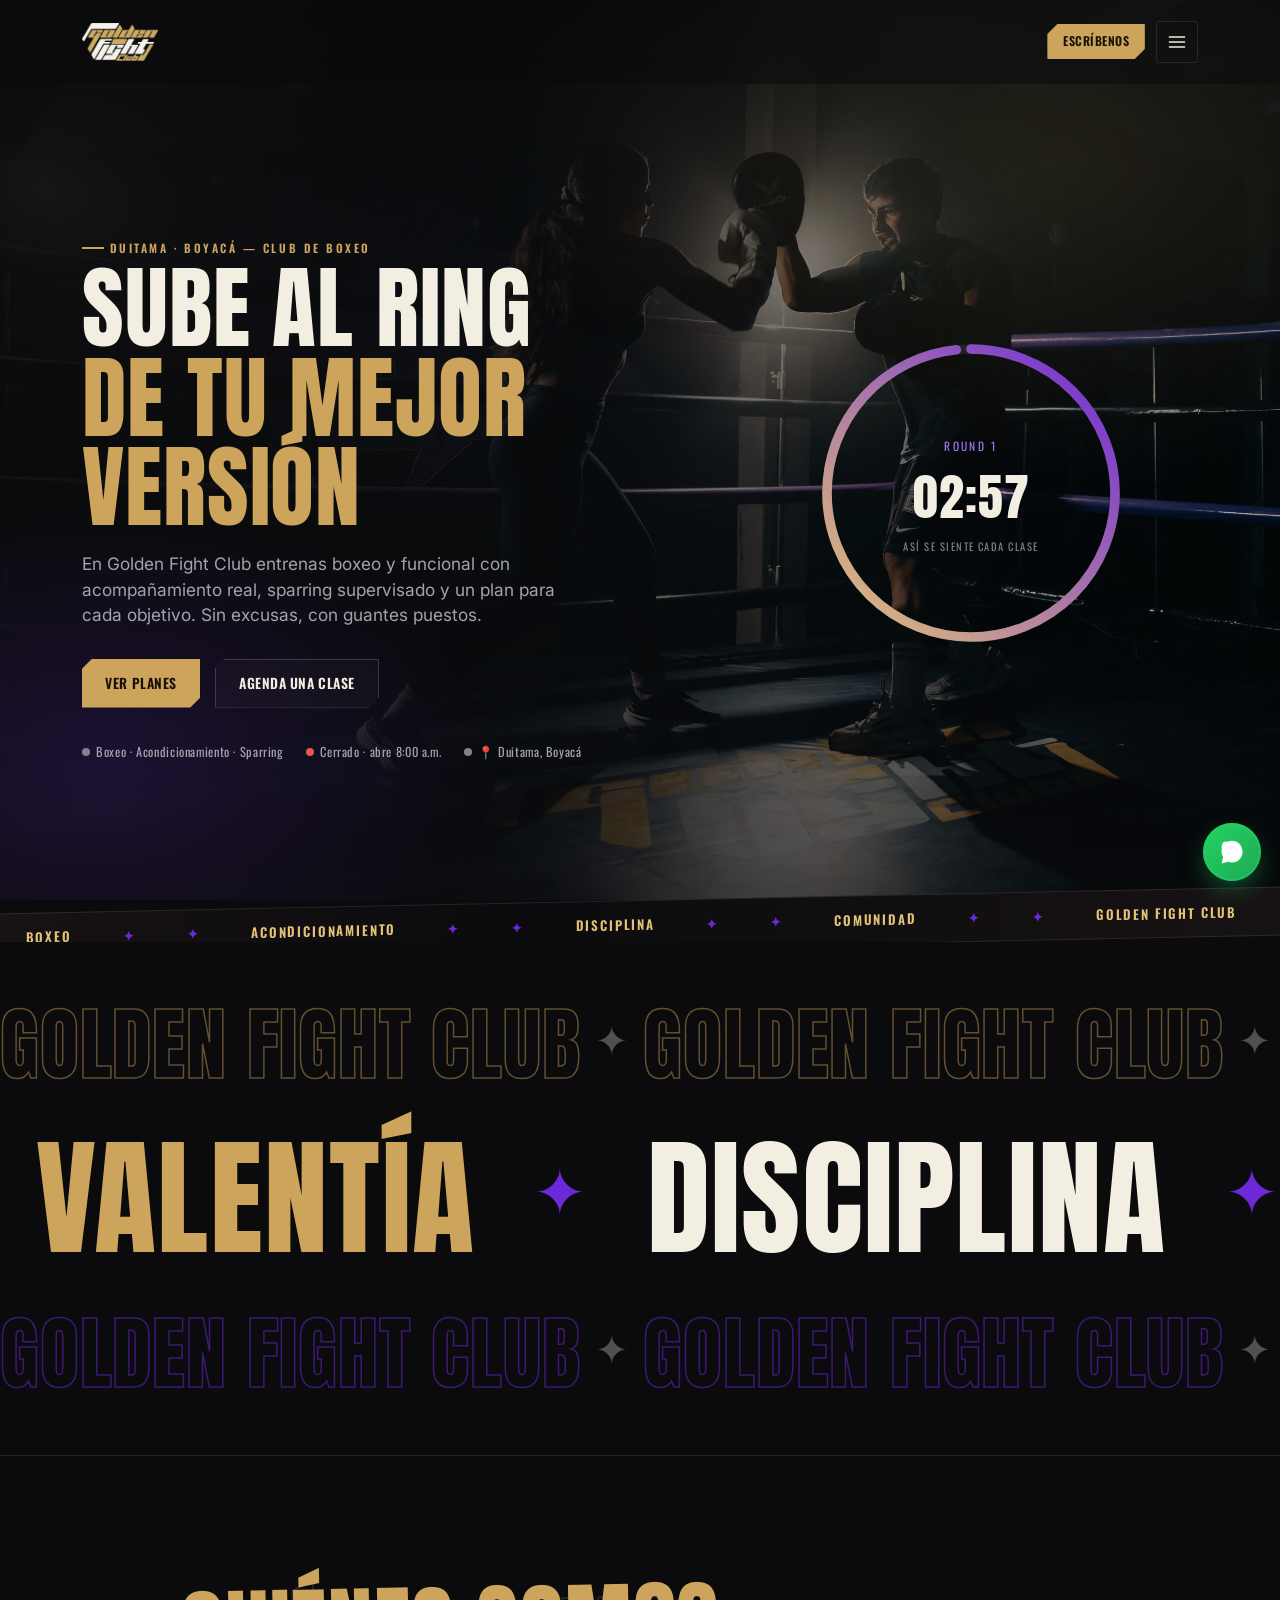
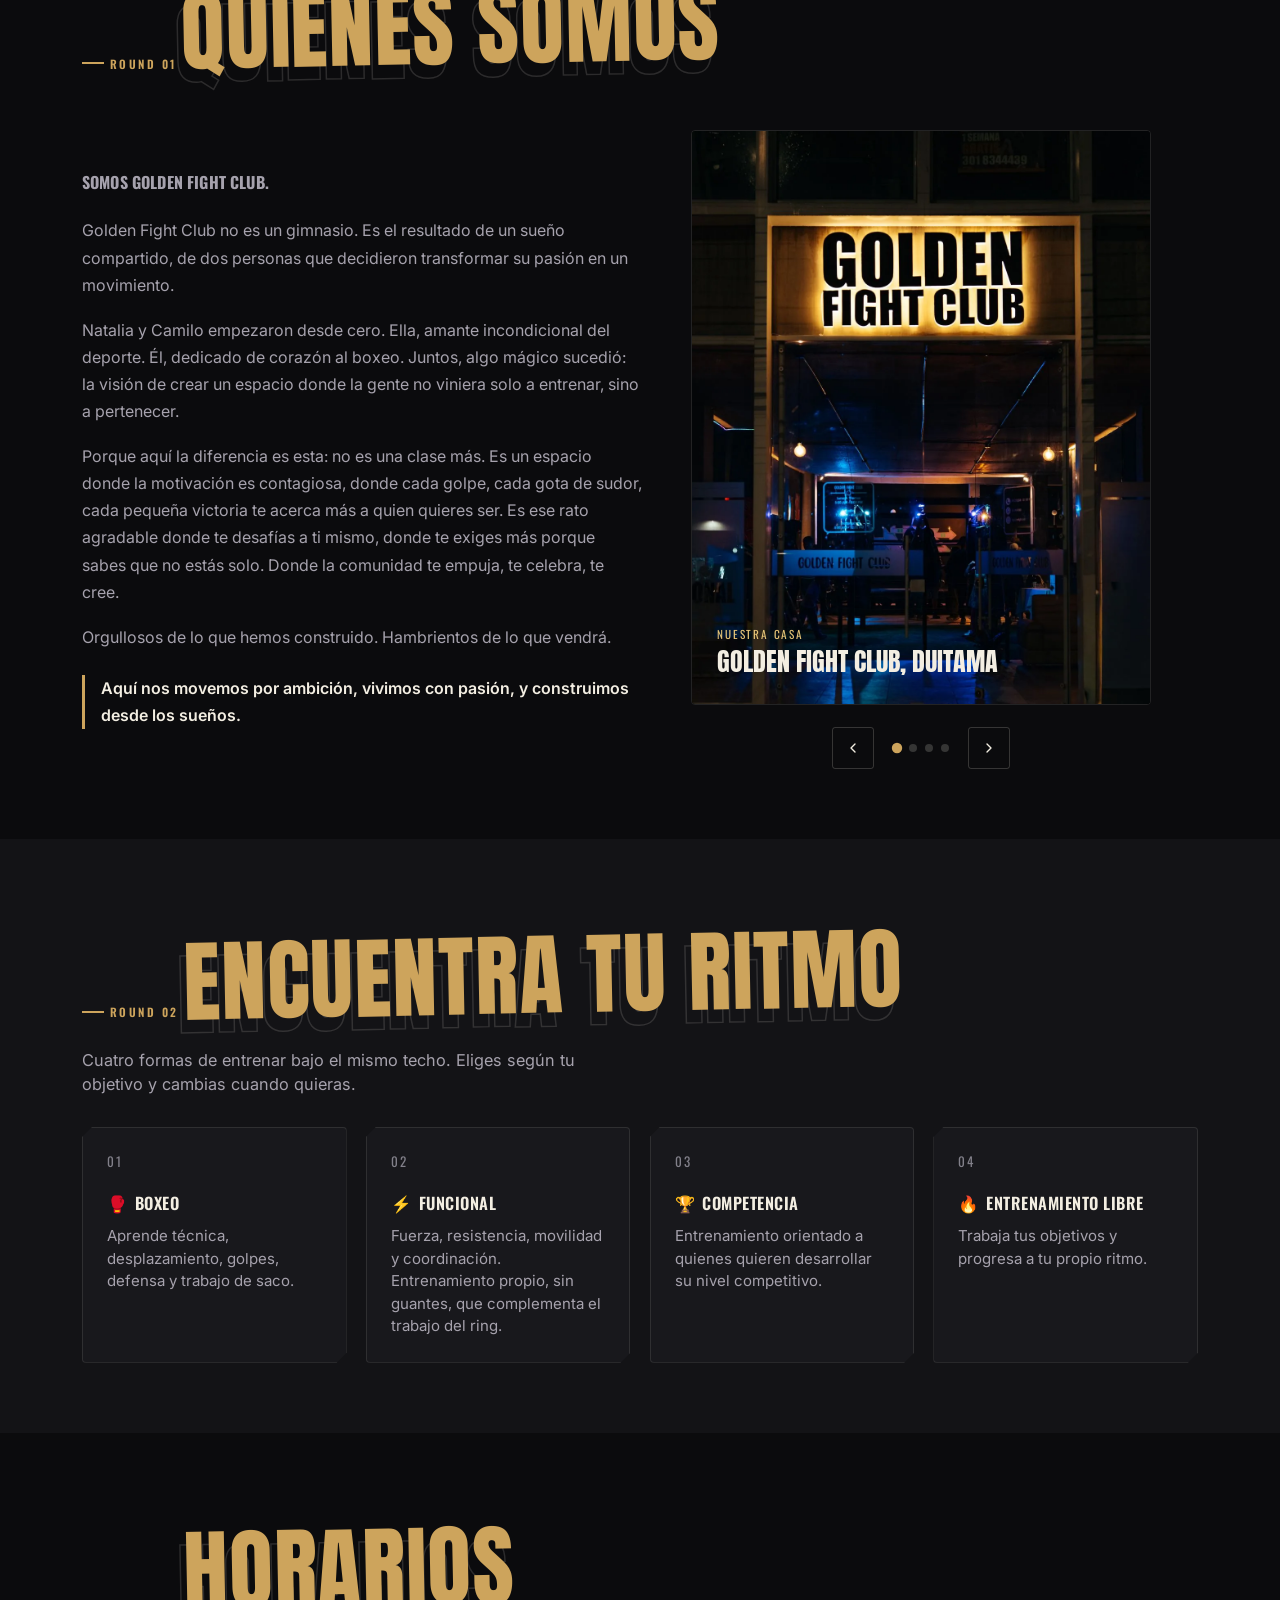
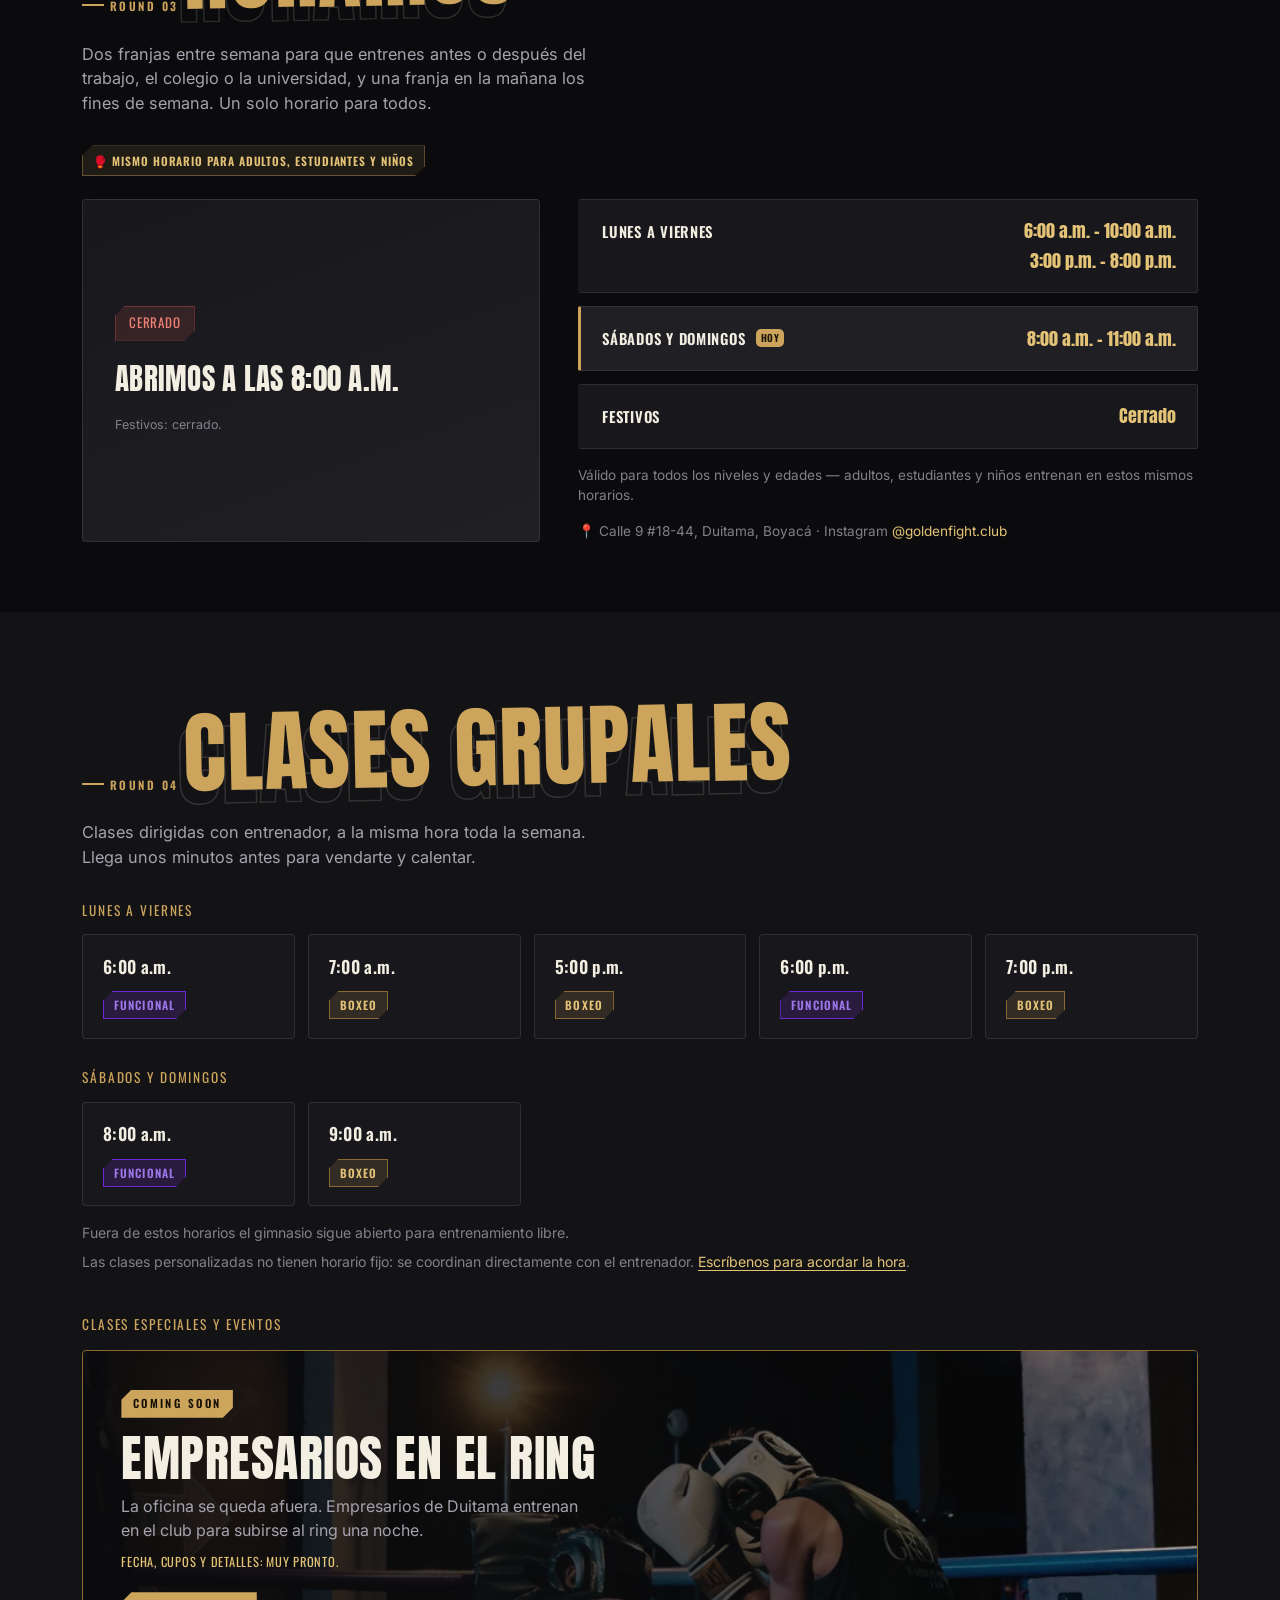
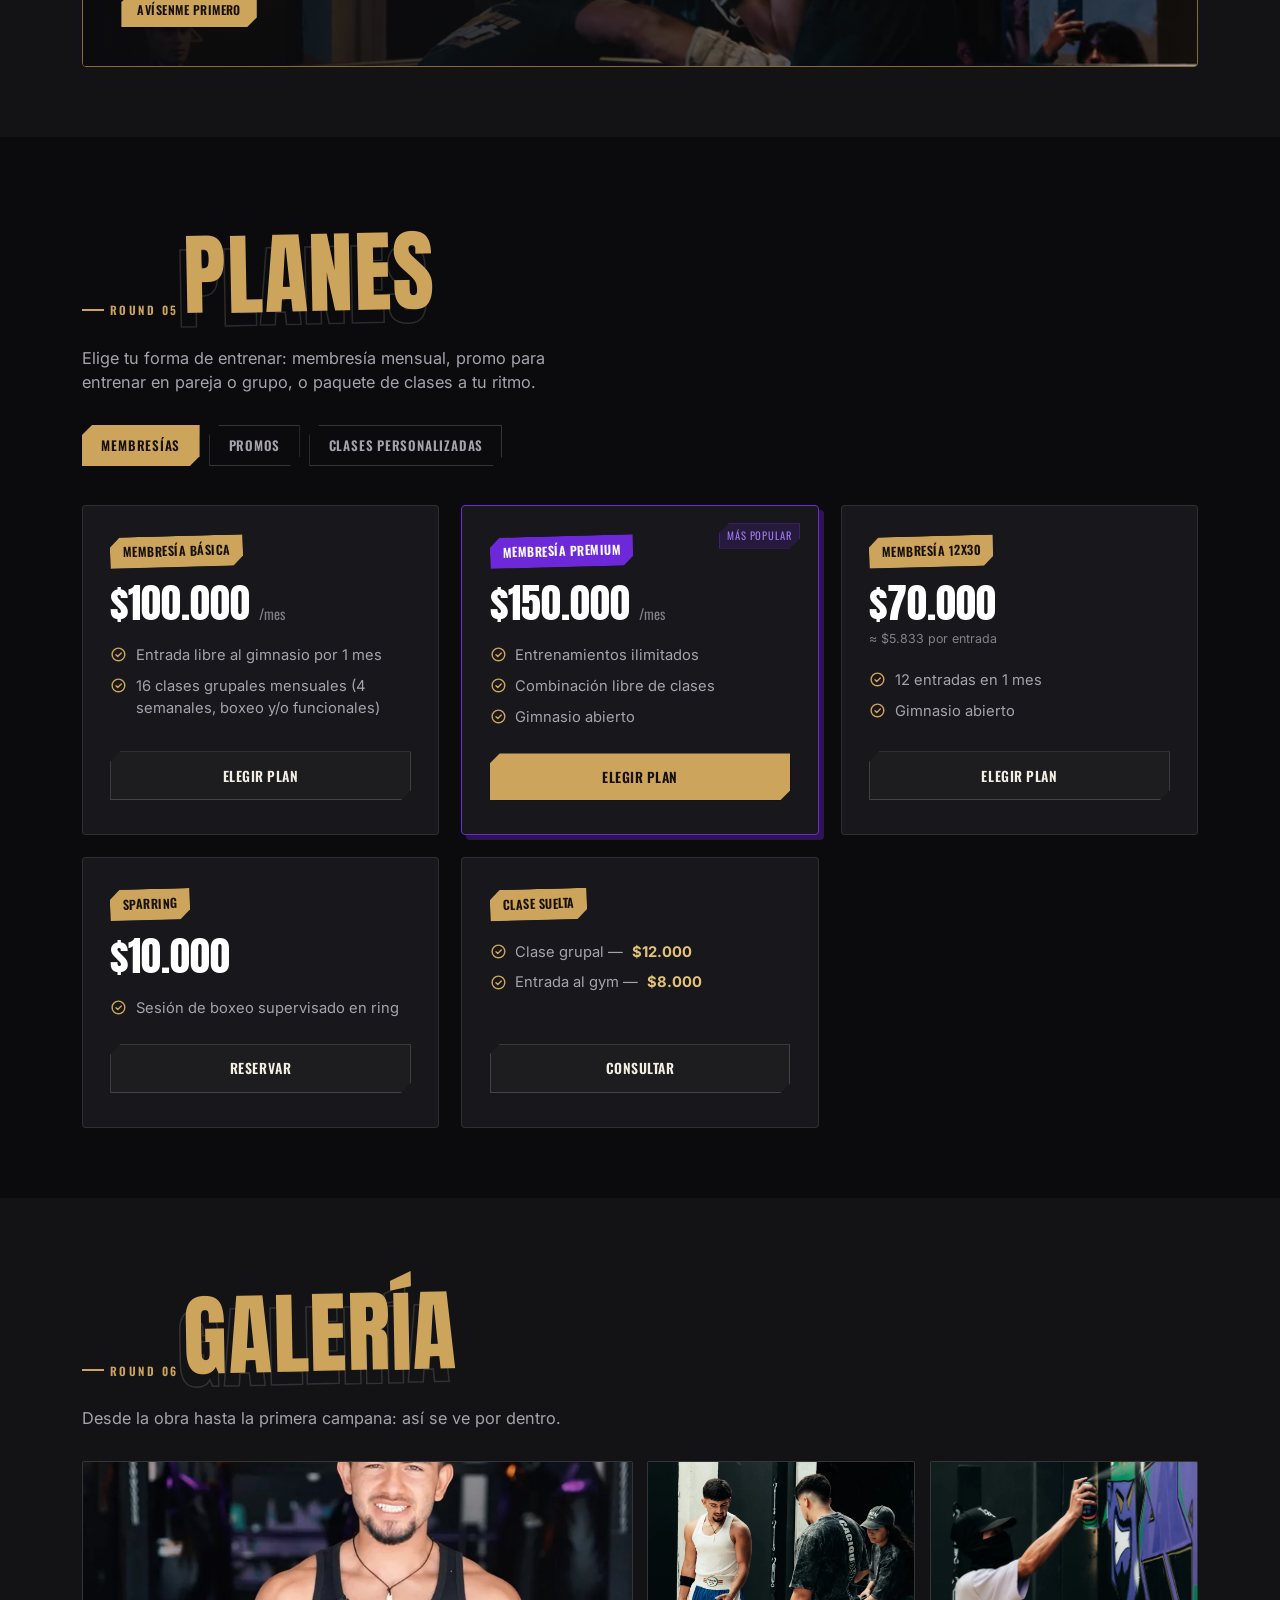
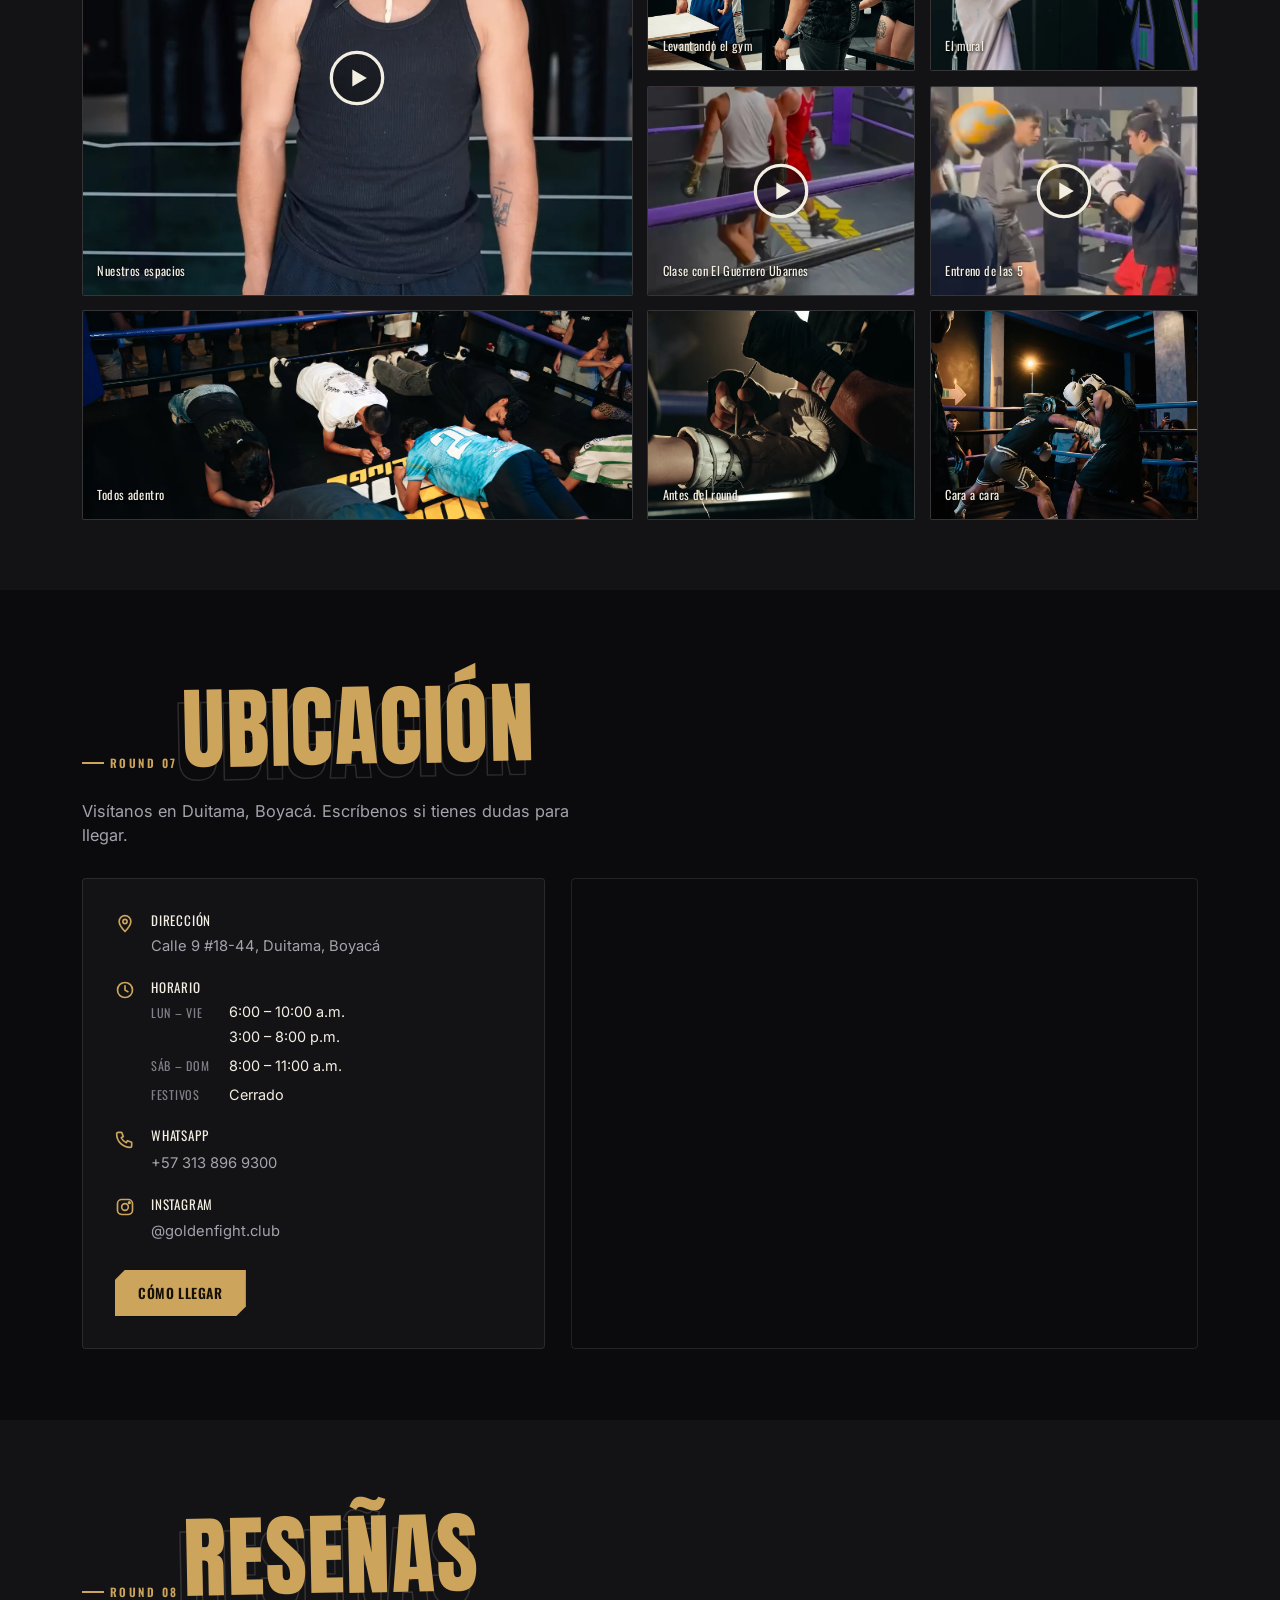
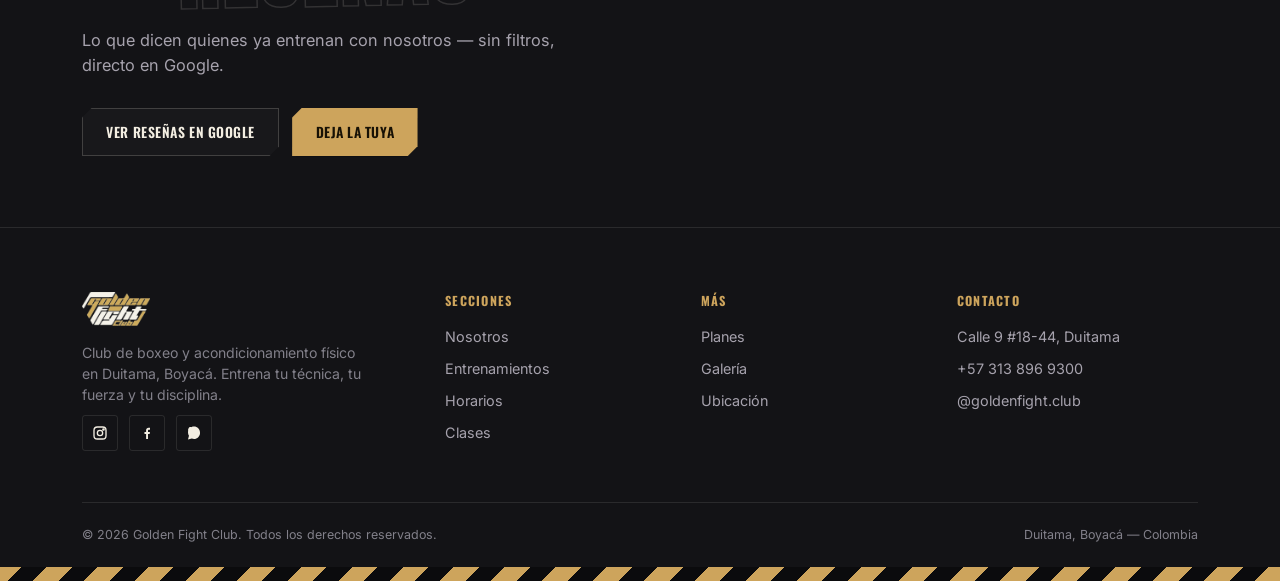
==== index.html @ 4a6458ea "Ankündigungsbild: Höhe der Köpfe statt der Beine 62% zeigte Beine und Boden, 35% die Decke. Bei 43% " ====
<!DOCTYPE html>
<html lang="es">
<head>
<meta charset="UTF-8">
<meta name="viewport" content="width=device-width, initial-scale=1, viewport-fit=cover">
<title>Golden Fight Club — Boxeo &amp; Acondicionamiento en Duitama</title>
<meta name="description" content="Golden Fight Club: club de boxeo y acondicionamiento físico en Duitama, Boyacá. Clases dirigidas, sparring supervisado, planes desde $70.000. Calle 9 #18-44.">
<link rel="canonical" href="https://goldenfightclub.com/">

<!-- Vorschau beim Teilen (WhatsApp, Instagram, Facebook) -->
<meta property="og:type" content="website">
<meta property="og:locale" content="es_CO">
<meta property="og:site_name" content="Golden Fight Club">
<meta property="og:url" content="https://goldenfightclub.com/">
<meta property="og:title" content="Golden Fight Club — Boxeo en Duitama">
<meta property="og:description" content="Boxeo y funcional con acompañamiento real, sparring supervisado y un plan para cada objetivo. Duitama, Boyacá.">
<meta property="og:image" content="https://goldenfightclub.com/assets/img/preview.jpg">
<meta property="og:image:width" content="1200">
<meta property="og:image:height" content="630">
<meta name="twitter:card" content="summary_large_image">

<!-- Angaben für Google: Art des Betriebs, Adresse, Öffnungszeiten. Die Zeiten
     hier müssen zu den drei Stellen im Text passen (siehe CLAUDE.md). -->
<script type="application/ld+json">
{
  "@context": "https://schema.org",
  "@type": "SportsActivityLocation",
  "name": "Golden Fight Club",
  "description": "Club de boxeo y acondicionamiento físico en Duitama, Boyacá.",
  "url": "https://goldenfightclub.com/",
  "image": "https://goldenfightclub.com/assets/img/preview.jpg",
  "telephone": "+573138969300",
  "address": {
    "@type": "PostalAddress",
    "streetAddress": "Calle 9 #18-44",
    "addressLocality": "Duitama",
    "addressRegion": "Boyacá",
    "addressCountry": "CO"
  },
  "sameAs": ["https://instagram.com/goldenfight.club"],
  "openingHoursSpecification": [
    {
      "@type": "OpeningHoursSpecification",
      "dayOfWeek": ["Monday","Tuesday","Wednesday","Thursday","Friday"],
      "opens": "06:00", "closes": "10:00"
    },
    {
      "@type": "OpeningHoursSpecification",
      "dayOfWeek": ["Monday","Tuesday","Wednesday","Thursday","Friday"],
      "opens": "15:00", "closes": "20:00"
    },
    {
      "@type": "OpeningHoursSpecification",
      "dayOfWeek": ["Saturday","Sunday"],
      "opens": "08:00", "closes": "11:00"
    }
  ]
}
</script>
<!-- Icono de la pestaña: las iniciales GFC inclinadas, como el logo. El
     letrero completo es demasiado fino y a 32 px se vuelve una mancha. -->
<link rel="icon" href="/favicon.ico?v=3" sizes="any">
<link rel="icon" type="image/png" sizes="32x32" href="assets/img/favicon-32.png?v=3">
<link rel="apple-touch-icon" sizes="180x180" href="assets/img/apple-touch-icon.png?v=3">
<link rel="preconnect" href="https://fonts.googleapis.com">
<link rel="preconnect" href="https://fonts.gstatic.com" crossorigin>
<link href="https://fonts.googleapis.com/css2?family=Anton&family=Oswald:wght@400;500;600;700&family=Inter:wght@400;500;600;700;800&display=swap" rel="stylesheet">
<link rel="stylesheet" href="assets/css/styles.css?v=33">
</head>
<body>

<a class="skip-link" href="#main">Saltar al contenido</a>
<svg class="grain" xmlns="http://www.w3.org/2000/svg"><filter id="n"><feTurbulence type="fractalNoise" baseFrequency="0.85" numOctaves="2" stitchTiles="stitch"/></filter><rect width="100%" height="100%" filter="url(#n)"/></svg>

<!-- ============ HEADER ============ -->
<header id="siteHeader">
  <div class="wrap">
    <a href="#top" class="brand" aria-label="Golden Fight Club — inicio">
      <img src="assets/img/logo.webp" alt="Golden Fight Club">
    </a>
    <div class="nav-actions">
      <a class="btn btn-gold btn-sm" href="https://wa.me/573138969300?text=%C2%A1Hola%21%20Vi%20la%20p%C3%A1gina%20web%20de%20Golden%20Fight%20Club%20y%20me%20gustar%C3%ADa%20recibir%20m%C3%A1s%20informaci%C3%B3n%20sobre%20los%20entrenamientos%20y%20los%20planes%20disponibles.%20%C2%BFPodr%C3%ADan%20ayudarme%3F" target="_blank" rel="noopener">Escríbenos</a>
      <button class="hamburger" id="menuToggle" aria-label="Abrir menú" aria-expanded="false" aria-controls="mobileMenu">
        <svg id="menuIcon" viewBox="0 0 24 24" fill="none" stroke="currentColor" stroke-width="2" stroke-linecap="round"><path d="M3 6h18M3 12h18M3 18h18"/></svg>
      </button>
    </div>
  </div>
</header>

<!-- Ankündigungsleiste für einen anstehenden Termin. Sie verschwindet von
     selbst, sobald der Zeitpunkt in data-hasta vorbei ist (Zeitzone
     Kolumbien, -05:00, siehe script.js). Das X blendet sie nur bis zum
     nächsten Seitenaufruf aus -- so gewollt, damit möglichst viele den
     Termin sehen. Bei einem neuen Termin data-hasta und die Texte ändern. -->
<div class="aviso-barra" id="avisoBarra" data-hasta="2026-09-04T17:30:00-05:00" hidden>
  <a class="aviso-barra-texto" href="#clases">
    <strong>Viernes 4 de septiembre · 4:30 p.m.</strong>
    <span>Jornada de sparring — $5.000 la clase</span>
  </a>
  <a class="aviso-barra-cta" href="https://wa.me/573138969300?text=%C2%A1Hola%21%20Vi%20la%20jornada%20de%20sparring%20del%20viernes%204%20de%20septiembre%20a%20las%204%3A30%20p.m.%20y%20quiero%20apartar%20mi%20cupo." target="_blank" rel="noopener">Apartar cupo</a>
  <button class="aviso-barra-cerrar" id="avisoCerrar" aria-label="Cerrar aviso">
    <svg viewBox="0 0 24 24" fill="none" stroke="currentColor" stroke-width="2.2" stroke-linecap="round"><path d="M6 6l12 12M18 6L6 18"/></svg>
  </button>
</div>

<nav class="mobile-menu" id="mobileMenu" aria-label="Navegación principal">
  <a href="#nosotros" data-nav><span class="rn">01</span> Nosotros</a>
  <a href="#entrenamientos" data-nav><span class="rn">02</span> Entrenamientos</a>
  <a href="#horarios" data-nav><span class="rn">03</span> Horarios</a>
  <a href="#clases" data-nav><span class="rn">04</span> Clases</a>
  <a href="#planes" data-nav><span class="rn">05</span> Planes</a>
  <a href="#galeria" data-nav><span class="rn">06</span> Galería</a>
  <a href="#ubicacion" data-nav><span class="rn">07</span> Ubicación</a>
  <a href="#resenas" data-nav><span class="rn">08</span> Reseñas</a>
  <a class="btn btn-gold" href="https://wa.me/573138969300?text=%C2%A1Hola%21%20Vi%20la%20p%C3%A1gina%20web%20de%20Golden%20Fight%20Club%20y%20me%20gustar%C3%ADa%20recibir%20m%C3%A1s%20informaci%C3%B3n%20sobre%20los%20entrenamientos%20y%20los%20planes%20disponibles.%20%C2%BFPodr%C3%ADan%20ayudarme%3F" target="_blank" rel="noopener">Escríbenos por WhatsApp</a>
</nav>

<main id="main">

<!-- ============ HERO ============ -->
<section class="hero" id="top">
  <div class="wrap hero-grid">
    <div data-reveal>
      <span class="eyebrow">Duitama · Boyacá — Club de boxeo</span>
      <h1>
        <span class="line white">SUBE AL RING</span>
        <span class="line gold">DE TU MEJOR VERSIÓN</span>
      </h1>
      <p class="lede">En Golden Fight Club entrenas boxeo y funcional con acompañamiento real, sparring supervisado y un plan para cada objetivo. Sin excusas, con guantes puestos.</p>
      <div class="hero-ctas">
        <a href="#planes" class="btn btn-gold">Ver planes</a>
        <a href="https://wa.me/573138969300?text=%C2%A1Hola%21%20Vi%20la%20p%C3%A1gina%20de%20Golden%20Fight%20Club%20y%20me%20gustar%C3%ADa%20agendar%20una%20clase%20de%20prueba.%20%C2%BFQu%C3%A9%20d%C3%ADas%20y%20horarios%20tienen%20disponibles%20esta%20semana%3F" target="_blank" rel="noopener" class="btn btn-outline">Agenda una clase</a>
      </div>
      <ul class="hero-meta">
        <li><span class="dot"></span> Boxeo · Acondicionamiento · Sparring</li>
        <li><span class="dot live" id="heroLiveDot"></span> <span id="heroLiveText">Consultando horario…</span></li>
        <li><span class="dot"></span> 📍 Duitama, Boyacá</li>
      </ul>
    </div>
    <div class="timer-wrap" data-reveal>
      <div class="round-timer" id="roundTimer" aria-hidden="true">
        <svg viewBox="0 0 200 200">
          <defs>
            <linearGradient id="ringGrad" x1="0" y1="0" x2="1" y2="1">
              <stop offset="0%" stop-color="#e4c377"/>
              <stop offset="100%" stop-color="#6d28d9"/>
            </linearGradient>
          </defs>
          <circle class="ring-track" cx="100" cy="100" r="90"/>
          <circle class="ring-progress" id="ringProgress" cx="100" cy="100" r="90"/>
        </svg>
        <div class="round-timer-face">
          <span class="rlabel">Round 1</span>
          <span class="rtime" id="roundTime">03:00</span>
          <span class="rsub">Así se siente cada clase</span>
        </div>
      </div>
    </div>
  </div>
</section>

<div class="ticker" aria-hidden="true">
  <div class="ticker-track">
    <span>BOXEO<span></span></span><span>ACONDICIONAMIENTO<span></span></span><span>DISCIPLINA<span></span></span><span>COMUNIDAD<span></span></span><span>GOLDEN FIGHT CLUB<span></span></span>
    <span>BOXEO<span></span></span><span>ACONDICIONAMIENTO<span></span></span><span>DISCIPLINA<span></span></span><span>COMUNIDAD<span></span></span><span>GOLDEN FIGHT CLUB<span></span></span>
  </div>
</div>

<section class="values-band" aria-label="Golden Fight Club — Valentía, Disciplina, Resistencia, Actitud">
  <div class="mq-row mq-row--frame">
    <div class="mq-track">
      <span class="mq-seq">GOLDEN FIGHT CLUB <i>✦</i> GOLDEN FIGHT CLUB <i>✦</i> </span>
      <span class="mq-seq" aria-hidden="true">GOLDEN FIGHT CLUB <i>✦</i> GOLDEN FIGHT CLUB <i>✦</i> </span>
    </div>
  </div>
  <div class="mq-row mq-row--main">
    <div class="mq-track">
      <span class="mq-seq"><span class="word g">VALENTÍA</span><i>✦</i><span class="word w">DISCIPLINA</span><i>✦</i><span class="word g">RESISTENCIA</span><i>✦</i><span class="word w">ACTITUD</span><i>✦</i></span>
      <span class="mq-seq" aria-hidden="true"><span class="word g">VALENTÍA</span><i>✦</i><span class="word w">DISCIPLINA</span><i>✦</i><span class="word g">RESISTENCIA</span><i>✦</i><span class="word w">ACTITUD</span><i>✦</i></span>
    </div>
  </div>
  <div class="mq-row mq-row--frame purple">
    <div class="mq-track">
      <span class="mq-seq">GOLDEN FIGHT CLUB <i>✦</i> GOLDEN FIGHT CLUB <i>✦</i> </span>
      <span class="mq-seq" aria-hidden="true">GOLDEN FIGHT CLUB <i>✦</i> GOLDEN FIGHT CLUB <i>✦</i> </span>
    </div>
  </div>
</section>

<!-- ============ ROUND 01 — QUIÉNES SOMOS ============ -->
<section class="section" id="nosotros">
  <div class="wrap">
    <div class="section-head" data-reveal>
      <span class="eyebrow">Round 01</span>
      <h2 class="round-title"><span class="ghost" aria-hidden="true">QUIÉNES SOMOS</span><span class="fg">QUIÉNES SOMOS</span></h2>
    </div>

    <div class="historia-grid" data-reveal>
      <div class="historia-copy">
        <p class="historia-kicker">Somos Golden Fight Club.</p>
        <p>Golden Fight Club no es un gimnasio. Es el resultado de un sueño compartido, de dos personas que decidieron transformar su pasión en un movimiento.</p>
        <p>Natalia y Camilo empezaron desde cero. Ella, amante incondicional del deporte. Él, dedicado de corazón al boxeo. Juntos, algo mágico sucedió: la visión de crear un espacio donde la gente no viniera solo a entrenar, sino a pertenecer.</p>
        <p>Porque aquí la diferencia es esta: no es una clase más. Es un espacio donde la motivación es contagiosa, donde cada golpe, cada gota de sudor, cada pequeña victoria te acerca más a quien quieres ser. Es ese rato agradable donde te desafías a ti mismo, donde te exiges más porque sabes que no estás solo. Donde la comunidad te empuja, te celebra, te cree.</p>
        <p>Orgullosos de lo que hemos construido. Hambrientos de lo que vendrá.</p>
        <p class="historia-close">Aquí nos movemos por ambición, vivimos con pasión, y construimos desde los sueños.</p>
      </div>
      <div class="history-wrap">
        <div class="history-track-outer">
          <div class="history-track" id="historyTrack">
            <div class="history-slide">
              <img src="assets/img/nosotros-2.webp" alt="Fachada de Golden Fight Club">
              <div><span class="yr">Nuestra casa</span><span class="cap">Golden Fight Club, Duitama</span></div>
            </div>
            <div class="history-slide">
              <img src="assets/img/nosotros-1.webp" alt="Entrenamiento de pádel en el ring">
              <div><span class="yr">Así entrenamos</span><span class="cap">Técnica, ritmo y confianza</span></div>
            </div>
            <div class="history-slide">
              <img src="assets/img/nosotros-3.webp" alt="Comunidad Golden Fight Club en el ring">
              <div><span class="yr">La comunidad</span><span class="cap">Familias que entrenan juntas</span></div>
            </div>
            <div class="history-slide" data-video>
              <video src="assets/video/nosotros.mp4" muted playsinline preload="metadata"></video>
              <button class="history-mute" id="historyMute" aria-label="Activar sonido" aria-pressed="false">
                <svg class="ic-off" viewBox="0 0 24 24" fill="none" stroke="currentColor" stroke-width="2" stroke-linecap="round" stroke-linejoin="round"><path d="M11 5 6 9H3v6h3l5 4V5z"/><path d="M23 9l-6 6M17 9l6 6"/></svg>
                <svg class="ic-on" viewBox="0 0 24 24" fill="none" stroke="currentColor" stroke-width="2" stroke-linecap="round" stroke-linejoin="round" style="display:none;"><path d="M11 5 6 9H3v6h3l5 4V5z"/><path d="M15.5 8.5a5 5 0 0 1 0 7"/><path d="M18.5 5.5a9 9 0 0 1 0 13"/></svg>
              </button>
              <div><span class="yr">En movimiento</span><span class="cap">Un round por dentro</span></div>
            </div>
          </div>
        </div>
        <div class="history-controls">
          <button class="testi-arrow" id="historyPrev" aria-label="Anterior"><svg viewBox="0 0 24 24" fill="none" stroke="currentColor" stroke-width="2" stroke-linecap="round" stroke-linejoin="round"><path d="M15 6l-6 6 6 6"/></svg></button>
          <div class="testi-dots" id="historyDots"></div>
          <button class="testi-arrow" id="historyNext" aria-label="Siguiente"><svg viewBox="0 0 24 24" fill="none" stroke="currentColor" stroke-width="2" stroke-linecap="round" stroke-linejoin="round"><path d="M9 6l6 6-6 6"/></svg></button>
        </div>
      </div>
    </div>
  </div>
</section>

<!-- ============ ROUND 02 — ENTRENAMIENTOS ============ -->
<section class="section alt" id="entrenamientos">
  <div class="wrap">
    <div class="section-head" data-reveal>
      <span class="eyebrow">Round 02</span>
      <h2 class="round-title"><span class="ghost" aria-hidden="true">ENCUENTRA TU RITMO</span><span class="fg">ENCUENTRA TU RITMO</span></h2>
      <p class="lede">Cuatro formas de entrenar bajo el mismo techo. Eliges según tu objetivo y cambias cuando quieras.</p>
    </div>
    <div class="training-grid" data-reveal>
      <article class="training-card">
        <span class="training-num">01</span>
        <h3><span aria-hidden="true">🥊</span> Boxeo</h3>
        <p>Aprende técnica, desplazamiento, golpes, defensa y trabajo de saco.</p>
      </article>
      <article class="training-card">
        <span class="training-num">02</span>
        <h3><span aria-hidden="true">⚡</span> Funcional</h3>
        <p>Fuerza, resistencia, movilidad y coordinación. Entrenamiento propio, sin guantes, que complementa el trabajo del ring.</p>
      </article>
      <article class="training-card">
        <span class="training-num">03</span>
        <h3><span aria-hidden="true">🏆</span> Competencia</h3>
        <p>Entrenamiento orientado a quienes quieren desarrollar su nivel competitivo.</p>
      </article>
      <article class="training-card">
        <span class="training-num">04</span>
        <h3><span aria-hidden="true">🔥</span> Entrenamiento libre</h3>
        <p>Trabaja tus objetivos y progresa a tu propio ritmo.</p>
      </article>
    </div>
  </div>
</section>

<!-- ============ ROUND 03 — HORARIOS ============ -->
<section class="section" id="horarios">
  <div class="wrap">
    <div class="section-head" data-reveal>
      <span class="eyebrow">Round 03</span>
      <h2 class="round-title"><span class="ghost" aria-hidden="true">HORARIOS</span><span class="fg">HORARIOS</span></h2>
      <p class="lede">Dos franjas entre semana para que entrenes antes o después del trabajo, el colegio o la universidad, y una franja en la mañana los fines de semana. Un solo horario para todos.</p>
    </div>
    <span class="info-flag" data-reveal>🥊 Mismo horario para adultos, estudiantes y niños</span>
    <div class="horarios-grid" data-reveal>
      <div class="status-card">
        <span class="pill open" id="statusPill">Consultando…</span>
        <h3 id="statusHeadline">Un momento…</h3>
        <small id="statusSub">Festivos: cerrado.</small>
      </div>
      <div>
        <div class="schedule-list">
          <div class="schedule-row" data-days="1,2,3,4,5">
            <span class="day">Lunes a viernes</span>
            <span class="time"><span>6:00 a.m. – 10:00 a.m.</span><span>3:00 p.m. – 8:00 p.m.</span></span>
          </div>
          <div class="schedule-row" data-days="0,6">
            <span class="day">Sábados y domingos</span>
            <span class="time">8:00 a.m. – 11:00 a.m.</span>
          </div>
          <div class="schedule-row">
            <span class="day">Festivos</span>
            <span class="time">Cerrado</span>
          </div>
        </div>
        <p class="schedule-note">Válido para todos los niveles y edades — adultos, estudiantes y niños entrenan en estos mismos horarios.</p>
        <p class="schedule-note">📍 Calle 9 #18-44, Duitama, Boyacá · Instagram <a href="https://instagram.com/goldenfight.club" target="_blank" rel="noopener" style="color:var(--gold-2);">@goldenfight.club</a></p>
      </div>
    </div>
  </div>
</section>

<!-- ============ ROUND 04 — CLASES GRUPALES + AVISOS ============ -->
<!-- Zum Ankündigen einer Sonderklasse oder eines Events: eine .event-card
     nach dem Muster unten in .events-grid einhängen und den Leer-Hinweis
     (.avisos-vacio) entfernen. -->
<section class="section alt" id="clases">
  <div class="wrap">
    <div class="section-head" data-reveal>
      <span class="eyebrow">Round 04</span>
      <h2 class="round-title"><span class="ghost" aria-hidden="true">CLASES GRUPALES</span><span class="fg">CLASES GRUPALES</span></h2>
      <p class="lede">Clases dirigidas con entrenador, a la misma hora toda la semana. Llega unos minutos antes para vendarte y calentar.</p>
    </div>

    <!-- Klassen als gleich große Kacheln in einer Reihe pro Tagesgruppe:
         nebeneinander liefen die 5 Wochentags- gegen die 2 Wochenendklassen
         auf sehr ungleich hohe Karten hinaus. -->
    <div class="clases-bloque" data-reveal>
      <h3 class="clases-dia">Lunes a viernes</h3>
      <div class="clases-fila">
        <div class="clase-item"><span class="hora">6:00 a.m.</span><span class="clase funcional">Funcional</span></div>
        <div class="clase-item"><span class="hora">7:00 a.m.</span><span class="clase boxeo">Boxeo</span></div>
        <div class="clase-item"><span class="hora">5:00 p.m.</span><span class="clase boxeo">Boxeo</span></div>
        <div class="clase-item"><span class="hora">6:00 p.m.</span><span class="clase funcional">Funcional</span></div>
        <div class="clase-item"><span class="hora">7:00 p.m.</span><span class="clase boxeo">Boxeo</span></div>
      </div>
    </div>

    <div class="clases-bloque" data-reveal>
      <h3 class="clases-dia">Sábados y domingos</h3>
      <div class="clases-fila">
        <div class="clase-item"><span class="hora">8:00 a.m.</span><span class="clase funcional">Funcional</span></div>
        <div class="clase-item"><span class="hora">9:00 a.m.</span><span class="clase boxeo">Boxeo</span></div>
      </div>
      <p class="clases-nota">Fuera de estos horarios el gimnasio sigue abierto para entrenamiento libre.</p>
      <p class="clases-nota">Las clases personalizadas no tienen horario fijo: se coordinan directamente con el entrenador. <a href="https://wa.me/573138969300?text=%C2%A1Hola%21%20Me%20interesan%20las%20clases%20personalizadas.%20%C2%BFC%C3%B3mo%20coordinamos%20el%20horario%3F" target="_blank" rel="noopener">Escríbenos para acordar la hora</a>.</p>
    </div>

    <div class="avisos" data-reveal>
      <h3 class="avisos-titulo">Clases especiales y eventos</h3>
      <div class="events-grid">
        <div class="event-card" data-hasta="2026-09-04T17:30:00-05:00">
          <div class="event-date"><div class="box"><b>04</b><small>Sep</small></div></div>
          <h3>Jornada de sparring</h3>
          <p>Viernes 4 de septiembre, 4:30 p.m. Sparring supervisado, solo por esta vez. <strong>$5.000 la clase.</strong></p>
          <a class="btn btn-sm btn-outline" href="https://wa.me/573138969300?text=%C2%A1Hola%21%20Vi%20la%20jornada%20de%20sparring%20del%20viernes%204%20de%20septiembre%20a%20las%204%3A30%20p.m.%20y%20quiero%20apartar%20mi%20cupo." target="_blank" rel="noopener">Apartar cupo</a>
        </div>
        <!-- Termin ohne Datum: bekommt bewusst kein data-hasta, verfällt also
             nicht von selbst. Sobald die Daten feststehen, das Badge durch eine
             normale Datumsbox ersetzen und den Text anpassen. -->
        <article class="event-card evento-destacado">
          <span class="evento-badge">Coming soon</span>
          <h3>Empresarios en el ring</h3>
          <p>La oficina se queda afuera. Empresarios de Duitama entrenan en el club para subirse al ring una noche.</p>
          <p class="evento-pie">Fecha, cupos y detalles: muy pronto.</p>
          <a class="btn btn-gold btn-sm" href="https://wa.me/573138969300?text=%C2%A1Hola%21%20Vi%20lo%20de%20Empresarios%20en%20el%20ring%20y%20quiero%20que%20me%20avisen%20apenas%20tengan%20fecha%20y%20cupos." target="_blank" rel="noopener">Avísenme primero</a>
        </article>
        <div class="event-card avisos-vacio" data-vacio hidden>
          <div>
            <h3>Por ahora no hay nada programado</h3>
            <p>Aquí anunciamos masterclasses, jornadas de sparring y torneos. Escríbenos y te avisamos apenas abramos cupos.</p>
          </div>
          <a class="btn btn-sm btn-outline" href="https://wa.me/573138969300?text=%C2%A1Hola%21%20Quiero%20que%20me%20avisen%20cuando%20tengan%20clases%20especiales%20o%20eventos%20en%20Golden%20Fight%20Club." target="_blank" rel="noopener">Avísenme</a>
        </div>
      </div>
    </div>
  </div>
</section>

<!-- ============ ROUND 05 — PLANES ============ -->
<section class="section" id="planes">
  <div class="wrap">
    <div class="section-head" data-reveal>
      <span class="eyebrow">Round 05</span>
      <h2 class="round-title"><span class="ghost" aria-hidden="true">PLANES</span><span class="fg">PLANES</span></h2>
      <p class="lede">Elige tu forma de entrenar: membresía mensual, promo para entrenar en pareja o grupo, o paquete de clases a tu ritmo.</p>
    </div>

    <div class="tabs" role="tablist" aria-label="Categorías de planes" data-reveal>
      <button class="tab-btn is-active" data-tab="membresias" role="tab" aria-selected="true">Membresías</button>
      <button class="tab-btn" data-tab="promos" role="tab" aria-selected="false">Promos</button>
      <button class="tab-btn" data-tab="personalizados" role="tab" aria-selected="false">Clases personalizadas</button>
    </div>

    <!-- Membresías -->
    <div class="plan-panel is-active" data-panel="membresias">
      <div class="plans-grid">
        <div class="plan-card">
          <span class="plan-ribbon">Membresía básica</span>
          <div class="plan-price">$100.000 <small>/mes</small></div>
          <ul class="plan-features">
            <li><svg viewBox="0 0 24 24" fill="none" stroke="currentColor" stroke-width="2" stroke-linecap="round" stroke-linejoin="round"><circle cx="12" cy="12" r="9"/><path d="M8.5 12.5l2.5 2.5 5-5"/></svg> Entrada libre al gimnasio por 1 mes</li>
            <li><svg viewBox="0 0 24 24" fill="none" stroke="currentColor" stroke-width="2" stroke-linecap="round" stroke-linejoin="round"><circle cx="12" cy="12" r="9"/><path d="M8.5 12.5l2.5 2.5 5-5"/></svg> 16 clases grupales mensuales (4 semanales, boxeo y/o funcionales)</li>
          </ul>
          <a class="btn btn-outline" href="https://wa.me/573138969300?text=%C2%A1Hola%21%20Vi%20la%20Membres%C3%ADa%20B%C3%A1sica%20%28%24100.000%20al%20mes%29%20en%20la%20p%C3%A1gina%20de%20Golden%20Fight%20Club%20y%20me%20gustar%C3%ADa%20inscribirme.%20%C2%BFQu%C3%A9%20necesito%20para%20empezar%3F" target="_blank" rel="noopener">Elegir plan</a>
        </div>
        <div class="plan-card featured">
          <span class="plan-badge">Más popular</span>
          <span class="plan-ribbon">Membresía premium</span>
          <div class="plan-price">$150.000 <small>/mes</small></div>
          <ul class="plan-features">
            <li><svg viewBox="0 0 24 24" fill="none" stroke="currentColor" stroke-width="2" stroke-linecap="round" stroke-linejoin="round"><circle cx="12" cy="12" r="9"/><path d="M8.5 12.5l2.5 2.5 5-5"/></svg> Entrenamientos ilimitados</li>
            <li><svg viewBox="0 0 24 24" fill="none" stroke="currentColor" stroke-width="2" stroke-linecap="round" stroke-linejoin="round"><circle cx="12" cy="12" r="9"/><path d="M8.5 12.5l2.5 2.5 5-5"/></svg> Combinación libre de clases</li>
            <li><svg viewBox="0 0 24 24" fill="none" stroke="currentColor" stroke-width="2" stroke-linecap="round" stroke-linejoin="round"><circle cx="12" cy="12" r="9"/><path d="M8.5 12.5l2.5 2.5 5-5"/></svg> Gimnasio abierto</li>
          </ul>
          <a class="btn btn-gold" href="https://wa.me/573138969300?text=%C2%A1Hola%21%20Me%20interesa%20la%20Membres%C3%ADa%20Premium%20%28%24150.000%20al%20mes%29%20de%20Golden%20Fight%20Club.%20%C2%BFPodr%C3%ADan%20contarme%20m%C3%A1s%20sobre%20el%20proceso%20de%20inscripci%C3%B3n%3F" target="_blank" rel="noopener">Elegir plan</a>
        </div>
        <div class="plan-card">
          <span class="plan-ribbon">Membresía 12x30</span>
          <div class="plan-price">$70.000</div>
          <p class="plan-per">≈ $5.833 por entrada</p>
          <ul class="plan-features">
            <li><svg viewBox="0 0 24 24" fill="none" stroke="currentColor" stroke-width="2" stroke-linecap="round" stroke-linejoin="round"><circle cx="12" cy="12" r="9"/><path d="M8.5 12.5l2.5 2.5 5-5"/></svg> 12 entradas en 1 mes</li>
            <li><svg viewBox="0 0 24 24" fill="none" stroke="currentColor" stroke-width="2" stroke-linecap="round" stroke-linejoin="round"><circle cx="12" cy="12" r="9"/><path d="M8.5 12.5l2.5 2.5 5-5"/></svg> Gimnasio abierto</li>
          </ul>
          <a class="btn btn-outline" href="https://wa.me/573138969300?text=%C2%A1Hola%21%20Me%20interesa%20la%20Membres%C3%ADa%2012x30%20%28%2470.000%29%20que%20vi%20en%20la%20p%C3%A1gina%20de%20Golden%20Fight%20Club.%20%C2%BFPodr%C3%ADan%20contarme%20c%C3%B3mo%20funciona%3F" target="_blank" rel="noopener">Elegir plan</a>
        </div>
        <div class="plan-card">
          <span class="plan-ribbon">Sparring</span>
          <div class="plan-price">$10.000</div>
          <ul class="plan-features">
            <li><svg viewBox="0 0 24 24" fill="none" stroke="currentColor" stroke-width="2" stroke-linecap="round" stroke-linejoin="round"><circle cx="12" cy="12" r="9"/><path d="M8.5 12.5l2.5 2.5 5-5"/></svg> Sesión de boxeo supervisado en ring</li>
          </ul>
          <a class="btn btn-outline" href="https://wa.me/573138969300?text=%C2%A1Hola%21%20Me%20gustar%C3%ADa%20reservar%20una%20sesi%C3%B3n%20de%20Sparring%20supervisado%20en%20ring%20%28%2410.000%29.%20%C2%BFQu%C3%A9%20d%C3%ADas%20tienen%20disponibilidad%3F" target="_blank" rel="noopener">Reservar</a>
        </div>
        <div class="plan-card">
          <span class="plan-ribbon">Clase suelta</span>
          <ul class="plan-features" style="margin-top:.3rem;">
            <li><svg viewBox="0 0 24 24" fill="none" stroke="currentColor" stroke-width="2" stroke-linecap="round" stroke-linejoin="round"><circle cx="12" cy="12" r="9"/><path d="M8.5 12.5l2.5 2.5 5-5"/></svg> Clase grupal — <b style="color:var(--gold-2);">$12.000</b></li>
            <li><svg viewBox="0 0 24 24" fill="none" stroke="currentColor" stroke-width="2" stroke-linecap="round" stroke-linejoin="round"><circle cx="12" cy="12" r="9"/><path d="M8.5 12.5l2.5 2.5 5-5"/></svg> Entrada al gym — <b style="color:var(--gold-2);">$8.000</b></li>
          </ul>
          <a class="btn btn-outline" href="https://wa.me/573138969300?text=%C2%A1Hola%21%20Me%20gustar%C3%ADa%20m%C3%A1s%20informaci%C3%B3n%20sobre%20la%20clase%20suelta%20y%20la%20entrada%20al%20gimnasio%20por%20d%C3%ADa.%20%C2%BFC%C3%B3mo%20funciona%20y%20cu%C3%A1l%20es%20el%20proceso%3F" target="_blank" rel="noopener">Consultar</a>
        </div>
      </div>
    </div>

    <!-- Promos -->
    <div class="plan-panel" data-panel="promos">
      <div class="plans-grid">
        <div class="plan-card">
          <span class="plan-ribbon">Trío</span>
          <div class="plan-price">$240.000</div>
          <ul class="plan-features">
            <li><svg viewBox="0 0 24 24" fill="none" stroke="currentColor" stroke-width="2" stroke-linecap="round" stroke-linejoin="round"><circle cx="12" cy="12" r="9"/><path d="M8.5 12.5l2.5 2.5 5-5"/></svg> Plan base para 3 personas</li>
            <li><svg viewBox="0 0 24 24" fill="none" stroke="currentColor" stroke-width="2" stroke-linecap="round" stroke-linejoin="round"><circle cx="12" cy="12" r="9"/><path d="M8.5 12.5l2.5 2.5 5-5"/></svg> o plan base por 3 meses</li>
          </ul>
          <a class="btn btn-outline" href="https://wa.me/573138969300?text=%C2%A1Hola%21%20Me%20interesa%20la%20promo%20Tr%C3%ADo%20%28%24240.000%29%20para%20inscribirme%20junto%20con%20dos%20personas%20m%C3%A1s.%20%C2%BFPodr%C3%ADan%20darme%20m%C3%A1s%20detalles%3F" target="_blank" rel="noopener">Elegir promo</a>
        </div>
        <div class="plan-card featured">
          <span class="plan-badge">Ideal en pareja</span>
          <span class="plan-ribbon">Plan Duo</span>
          <div class="plan-price">$180.000</div>
          <p class="plan-per">$90.000 por persona</p>
          <ul class="plan-features">
            <li><svg viewBox="0 0 24 24" fill="none" stroke="currentColor" stroke-width="2" stroke-linecap="round" stroke-linejoin="round"><circle cx="12" cy="12" r="9"/><path d="M8.5 12.5l2.5 2.5 5-5"/></svg> Plan base para 2 personas</li>
          </ul>
          <a class="btn btn-gold" href="https://wa.me/573138969300?text=%C2%A1Hola%21%20Me%20interesa%20el%20Plan%20Duo%20%28%24180.000%29%20para%20entrenar%20junto%20con%20otra%20persona.%20%C2%BFPodr%C3%ADan%20darme%20m%C3%A1s%20detalles%20sobre%20c%C3%B3mo%20inscribirnos%3F" target="_blank" rel="noopener">Elegir promo</a>
        </div>
        <div class="plan-card">
          <span class="plan-ribbon">Estudiantes</span>
          <div class="plan-price">$70.000</div>
          <ul class="plan-features">
            <li><svg viewBox="0 0 24 24" fill="none" stroke="currentColor" stroke-width="2" stroke-linecap="round" stroke-linejoin="round"><circle cx="12" cy="12" r="9"/><path d="M8.5 12.5l2.5 2.5 5-5"/></svg> Con carné estudiantil vigente</li>
          </ul>
          <a class="btn btn-outline" href="https://wa.me/573138969300?text=%C2%A1Hola%21%20Soy%20estudiante%20y%20me%20interesa%20la%20promo%20para%20estudiantes%20%28%2470.000%29%20de%20Golden%20Fight%20Club.%20%C2%BFQu%C3%A9%20necesito%20para%20acceder%20a%20ella%3F" target="_blank" rel="noopener">Elegir promo</a>
        </div>
        <div class="plan-card">
          <span class="plan-badge">Estudiantes</span>
          <span class="plan-ribbon">Premium estudiante</span>
          <div class="plan-price">$110.000 <small>/mes</small></div>
          <ul class="plan-features">
            <li><svg viewBox="0 0 24 24" fill="none" stroke="currentColor" stroke-width="2" stroke-linecap="round" stroke-linejoin="round"><circle cx="12" cy="12" r="9"/><path d="M8.5 12.5l2.5 2.5 5-5"/></svg> Entrenamientos ilimitados</li>
            <li><svg viewBox="0 0 24 24" fill="none" stroke="currentColor" stroke-width="2" stroke-linecap="round" stroke-linejoin="round"><circle cx="12" cy="12" r="9"/><path d="M8.5 12.5l2.5 2.5 5-5"/></svg> Combinación libre de clases</li>
            <li><svg viewBox="0 0 24 24" fill="none" stroke="currentColor" stroke-width="2" stroke-linecap="round" stroke-linejoin="round"><circle cx="12" cy="12" r="9"/><path d="M8.5 12.5l2.5 2.5 5-5"/></svg> Gimnasio abierto por 1 mes</li>
            <li><svg viewBox="0 0 24 24" fill="none" stroke="currentColor" stroke-width="2" stroke-linecap="round" stroke-linejoin="round"><circle cx="12" cy="12" r="9"/><path d="M8.5 12.5l2.5 2.5 5-5"/></svg> Con carné estudiantil vigente</li>
          </ul>
          <a class="btn btn-outline" href="https://wa.me/573138969300?text=%C2%A1Hola%21%20Soy%20estudiante%20y%20me%20interesa%20la%20Membres%C3%ADa%20Premium%20Estudiante%20%28%24110.000%20al%20mes%29.%20%C2%BFQu%C3%A9%20debo%20presentar%20para%20acceder%20a%20este%20precio%3F" target="_blank" rel="noopener">Elegir plan</a>
        </div>
      </div>
    </div>

    <!-- Personalizados -->
    <div class="plan-panel" data-panel="personalizados">
      <div class="pack-grid">
        <a class="pack-row" href="https://wa.me/573138969300?text=%C2%A1Hola%21%20Me%20interesa%20el%20paquete%20personalizado%20de%201%20clase%20%28%2430.000%29.%20%C2%BFC%C3%B3mo%20puedo%20agendarla%3F" target="_blank" rel="noopener"><span class="n">1 clase</span><span class="p"><b>$30.000</b><span>$30.000 c/u</span></span></a>
        <a class="pack-row" href="https://wa.me/573138969300?text=%C2%A1Hola%21%20Me%20interesa%20el%20paquete%20personalizado%20de%204%20clases%20%28%24110.000%29.%20%C2%BFC%C3%B3mo%20puedo%20adquirirlo%3F" target="_blank" rel="noopener"><span class="n">4 clases</span><span class="p"><b>$110.000</b><span>$27.500 c/u · ahorras $10.000</span></span></a>
        <a class="pack-row" href="https://wa.me/573138969300?text=%C2%A1Hola%21%20Me%20interesa%20el%20paquete%20personalizado%20de%206%20clases%20%28%24160.000%29.%20%C2%BFC%C3%B3mo%20puedo%20adquirirlo%3F" target="_blank" rel="noopener"><span class="n">6 clases</span><span class="p"><b>$160.000</b><span>$26.667 c/u · ahorras $20.000</span></span></a>
        <a class="pack-row" href="https://wa.me/573138969300?text=%C2%A1Hola%21%20Me%20interesa%20el%20paquete%20personalizado%20de%208%20clases%20%28%24215.000%29.%20%C2%BFC%C3%B3mo%20puedo%20adquirirlo%3F" target="_blank" rel="noopener"><span class="n">8 clases</span><span class="p"><b>$215.000</b><span>$26.875 c/u · ahorras $25.000</span></span></a>
        <a class="pack-row" href="https://wa.me/573138969300?text=%C2%A1Hola%21%20Me%20interesa%20el%20paquete%20personalizado%20de%2012%20clases%20%28%24300.000%29.%20%C2%BFC%C3%B3mo%20puedo%20adquirirlo%3F" target="_blank" rel="noopener"><span class="n">12 clases</span><span class="p"><b>$300.000</b><span>$25.000 c/u · ahorras $60.000</span></span></a>
        <a class="pack-row" href="https://wa.me/573138969300?text=%C2%A1Hola%21%20Me%20interesa%20el%20paquete%20personalizado%20de%2016%20clases%20%28%24380.000%29.%20%C2%BFC%C3%B3mo%20puedo%20adquirirlo%3F" target="_blank" rel="noopener"><span class="n">16 clases</span><span class="p"><b>$380.000</b><span>$23.750 c/u · ahorras $100.000</span></span></a>
      </div>
      <p class="schedule-note">Las clases personalizadas deben redimirse en un plazo máximo de 2 meses desde la fecha de compra. Pasado ese tiempo, las clases no utilizadas pierden su vigencia.</p>
    </div>
  </div>
</section>

<!-- ============ ROUND 06 — EQUIPO (versteckt) ============ -->
<!-- Daniela hat die Sektion vorerst ausgeblendet. Zum Zurückholen das
     umschließende template-Tag entfernen, den Menü- und Footer-Eintrag
     "Equipo" wieder einsetzen und die Round-Nummern ab Galería um eins
     hochzählen (Galería 07, Reseñas 08, Ubicación 09). -->
<template id="equipoOculto">
<section class="section alt" id="equipo">
  <div class="wrap">
    <div class="section-head" data-reveal>
      <span class="eyebrow">Round 06</span>
      <h2 class="round-title"><span class="ghost" aria-hidden="true">EQUIPO</span><span class="fg">EQUIPO</span></h2>
      <p class="lede">El equipo que corrige tu guardia, cuenta tus rounds y te empuja un poco más cada clase.</p>
    </div>
    <div class="coach-grid" data-reveal>
      <div class="coach-card">
        <div class="coach-avatar"><span>CB</span></div>
        <h3>Camilo "Barrilete"</h3>
        <div class="coach-role">Entrenador principal</div>
        <p class="coach-bio">Lidera los entrenamientos de boxeo: técnica, guardia y trabajo de saco.</p>
        <div class="coach-social">
          <a href="https://instagram.com/goldenfight.club" target="_blank" rel="noopener" aria-label="Instagram"><svg viewBox="0 0 24 24" fill="none" stroke="currentColor" stroke-width="2"><rect x="3" y="3" width="18" height="18" rx="5"/><circle cx="12" cy="12" r="4"/><circle cx="17.2" cy="6.8" r="1"/></svg></a>
        </div>
      </div>
      <div class="coach-card">
        <div class="coach-avatar"><span>JC</span></div>
        <h3>Juan "Colmillo"</h3>
        <div class="coach-role">Entrenador</div>
        <p class="coach-bio">Acompaña las clases de boxeo y acondicionamiento físico.</p>
        <div class="coach-social">
          <a href="https://instagram.com/goldenfight.club" target="_blank" rel="noopener" aria-label="Instagram"><svg viewBox="0 0 24 24" fill="none" stroke="currentColor" stroke-width="2"><rect x="3" y="3" width="18" height="18" rx="5"/><circle cx="12" cy="12" r="4"/><circle cx="17.2" cy="6.8" r="1"/></svg></a>
        </div>
      </div>
      <div class="coach-card">
        <div class="coach-avatar"><span>NA</span></div>
        <h3>Natalia</h3>
        <div class="coach-role">Administración</div>
        <p class="coach-bio">Gestiona inscripciones, planes y todo lo administrativo del club.</p>
        <div class="coach-social">
          <a href="https://instagram.com/goldenfight.club" target="_blank" rel="noopener" aria-label="Instagram"><svg viewBox="0 0 24 24" fill="none" stroke="currentColor" stroke-width="2"><rect x="3" y="3" width="18" height="18" rx="5"/><circle cx="12" cy="12" r="4"/><circle cx="17.2" cy="6.8" r="1"/></svg></a>
        </div>
      </div>
      <div class="coach-card">
        <div class="coach-avatar"><span>SA</span></div>
        <h3>Salomé</h3>
        <div class="coach-role">Animadora</div>
        <p class="coach-bio">Pone la energía en cada clase y en los eventos del club.</p>
        <div class="coach-social">
          <a href="https://instagram.com/goldenfight.club" target="_blank" rel="noopener" aria-label="Instagram"><svg viewBox="0 0 24 24" fill="none" stroke="currentColor" stroke-width="2"><rect x="3" y="3" width="18" height="18" rx="5"/><circle cx="12" cy="12" r="4"/><circle cx="17.2" cy="6.8" r="1"/></svg></a>
        </div>
      </div>
    </div>
  </div>
</section>
</template>

<!-- ============ ROUND 06 — GALERÍA ============ -->
<section class="section alt" id="galeria">
  <div class="wrap">
    <div class="section-head" data-reveal>
      <span class="eyebrow">Round 06</span>
      <h2 class="round-title"><span class="ghost" aria-hidden="true">GALERÍA</span><span class="fg">GALERÍA</span></h2>
      <p class="lede">Desde la obra hasta la primera campana: así se ve por dentro.</p>
    </div>
    <!-- 2x2 (vídeo) + 4 sencillas + 2x1 (ancha) + 2 sencillas = 12 celdas:
         encaja sin huecos en 4, 3 y 2 columnas. Al cambiar piezas hay que
         rehacer esta cuenta. -->
    <div class="gallery-grid" data-reveal>
      <button class="gallery-tile feature" data-video="assets/video/espacios.mp4"><img src="assets/img/galeria-video-poster.webp" alt="Recorrido en vídeo por las instalaciones de Golden Fight Club" loading="lazy" width="787" height="1400"><svg class="play-badge" viewBox="0 0 24 24" aria-hidden="true"><circle cx="12" cy="12" r="11" fill="rgba(11,11,13,.55)" stroke="currentColor" stroke-width="1.4"/><path d="M10 8.4l6.2 3.6-6.2 3.6z" fill="currentColor" stroke="none"/></svg><span>Nuestros espacios</span></button>
      <button class="gallery-tile"><img src="assets/img/galeria-1.webp" alt="Equipo de Golden Fight Club cargando tableros de madera durante la obra" loading="lazy" width="933" height="1400"><span>Levantando el gym</span></button>
      <button class="gallery-tile"><img src="assets/img/galeria-4.webp" alt="Artista pintando con aerosol el mural del gimnasio" loading="lazy" width="1120" height="1400"><span>El mural</span></button>
      <button class="gallery-tile" data-video="assets/video/guerrero-ubarnes.mp4"><img src="assets/img/galeria-video-guerrero.webp" alt="Vídeo de la clase especial con el boxeador profesional El Guerrero Ubarnes" loading="lazy" width="540" height="960"><svg class="play-badge" viewBox="0 0 24 24" aria-hidden="true"><circle cx="12" cy="12" r="11" fill="rgba(11,11,13,.55)" stroke="currentColor" stroke-width="1.4"/><path d="M10 8.4l6.2 3.6-6.2 3.6z" fill="currentColor" stroke="none"/></svg><span>Clase con El Guerrero Ubarnes</span></button>
      <button class="gallery-tile" data-video="assets/video/entreno-5pm.mp4"><img src="assets/img/galeria-video-entreno.webp" alt="Vídeo de un entrenamiento de las cinco de la tarde" loading="lazy" width="540" height="960"><svg class="play-badge" viewBox="0 0 24 24" aria-hidden="true"><circle cx="12" cy="12" r="11" fill="rgba(11,11,13,.55)" stroke="currentColor" stroke-width="1.4"/><path d="M10 8.4l6.2 3.6-6.2 3.6z" fill="currentColor" stroke="none"/></svg><span>Entreno de las 5</span></button>
      <button class="gallery-tile wide"><img src="assets/img/galeria-7.webp" alt="Grupo haciendo plancha dentro del ring rodeado de público" loading="lazy" width="1400" height="933"><span>Todos adentro</span></button>
      <button class="gallery-tile"><img src="assets/img/galeria-6.webp" alt="Manos vendadas mientras se atan los guantes de boxeo" loading="lazy" width="933" height="1400"><span>Antes del round</span></button>
      <button class="gallery-tile"><img src="assets/img/galeria-8.webp" alt="Dos boxeadores intercambiando golpes en el ring" loading="lazy" width="933" height="1400"><span>Cara a cara</span></button>
    </div>
  </div>
</section>

<div class="lightbox" id="lightbox" role="dialog" aria-modal="true" aria-label="Vista ampliada">
  <div class="lightbox-inner">
    <div class="lightbox-stage">
      <div class="lightbox-media" id="lightboxMedia"></div>
      <button class="lightbox-nav prev" id="lightboxPrev" aria-label="Foto anterior"><svg viewBox="0 0 24 24" fill="none" stroke="currentColor" stroke-width="2" stroke-linecap="round" stroke-linejoin="round"><path d="M15 6l-6 6 6 6"/></svg></button>
      <button class="lightbox-nav next" id="lightboxNext" aria-label="Foto siguiente"><svg viewBox="0 0 24 24" fill="none" stroke="currentColor" stroke-width="2" stroke-linecap="round" stroke-linejoin="round"><path d="M9 6l6 6-6 6"/></svg></button>
    </div>
    <div class="lightbox-cap">
      <span id="lightboxCap"></span>
      <span class="lightbox-count" id="lightboxCount"></span>
      <button class="lightbox-close" id="lightboxClose" aria-label="Cerrar"><svg viewBox="0 0 24 24" fill="none" stroke="currentColor" stroke-width="2" stroke-linecap="round"><path d="M6 6l12 12M18 6L6 18"/></svg></button>
    </div>
  </div>
</div>

<!-- ============ ROUND 07 — UBICACIÓN ============ -->
<section class="section" id="ubicacion">
  <div class="wrap">
    <div class="section-head" data-reveal>
      <span class="eyebrow">Round 07</span>
      <h2 class="round-title"><span class="ghost" aria-hidden="true">UBICACIÓN</span><span class="fg">UBICACIÓN</span></h2>
      <p class="lede">Visítanos en Duitama, Boyacá. Escríbenos si tienes dudas para llegar.</p>
    </div>
    <div class="loc-grid" data-reveal>
      <div class="loc-card">
        <div class="loc-row">
          <svg viewBox="0 0 24 24" fill="none" stroke="currentColor" stroke-width="2" stroke-linecap="round" stroke-linejoin="round"><path d="M12 21s-7-7.2-7-12a7 7 0 0 1 14 0c0 4.8-7 12-7 12z"/><circle cx="12" cy="9" r="2.5"/></svg>
          <div>
            <h4>Dirección</h4>
            <p>Calle 9 #18-44, Duitama, Boyacá</p>
          </div>
        </div>
        <div class="loc-row">
          <svg viewBox="0 0 24 24" fill="none" stroke="currentColor" stroke-width="2" stroke-linecap="round" stroke-linejoin="round"><circle cx="12" cy="12" r="9"/><path d="M12 7v5l3.5 2"/></svg>
          <div>
            <h4>Horario</h4>
            <!-- Tabellarisch statt Fließtext: als eine lange Zeile brach das
                 auf dem Handy mitten in einer Uhrzeit um. -->
            <dl class="loc-horario">
              <dt>Lun – Vie</dt>
              <dd><span>6:00 – 10:00 a.m.</span><span>3:00 – 8:00 p.m.</span></dd>
              <dt>Sáb – Dom</dt>
              <dd><span>8:00 – 11:00 a.m.</span></dd>
              <dt>Festivos</dt>
              <dd><span>Cerrado</span></dd>
            </dl>
          </div>
        </div>
        <div class="loc-row">
          <svg viewBox="0 0 24 24" fill="none" stroke="currentColor" stroke-width="2" stroke-linecap="round" stroke-linejoin="round"><path d="M4 4h4l2 5-2.5 1.5a12 12 0 0 0 6 6L15 14l5 2v4a2 2 0 0 1-2 2A16 16 0 0 1 2 6a2 2 0 0 1 2-2z"/></svg>
          <div>
            <h4>WhatsApp</h4>
            <a href="https://wa.me/573138969300" target="_blank" rel="noopener">+57 313 896 9300</a>
          </div>
        </div>
        <div class="loc-row">
          <svg viewBox="0 0 24 24" fill="none" stroke="currentColor" stroke-width="2"><rect x="3" y="3" width="18" height="18" rx="5"/><circle cx="12" cy="12" r="4"/><circle cx="17.2" cy="6.8" r="1"/></svg>
          <div>
            <h4>Instagram</h4>
            <a href="https://instagram.com/goldenfight.club" target="_blank" rel="noopener">@goldenfight.club</a>
          </div>
        </div>
        <a class="btn btn-gold" href="https://www.google.com/maps/dir/?api=1&destination=Calle+9+%2318-44%2C+Duitama%2C+Boyac%C3%A1" target="_blank" rel="noopener">Cómo llegar</a>
      </div>
      <div class="map-frame">
        <iframe loading="lazy" referrerpolicy="no-referrer-when-downgrade" src="https://www.google.com/maps?q=Calle+9+%2318-44%2C+Duitama%2C+Boyac%C3%A1%2C+Colombia&output=embed" title="Mapa de ubicación — Golden Fight Club, Calle 9 #18-44, Duitama"></iframe>
      </div>
    </div>
  </div>
</section>

<!-- ============ ROUND 08 — RESEÑAS ============ -->
<section class="section alt" id="resenas">
  <div class="wrap">
    <div class="section-head" data-reveal>
      <span class="eyebrow">Round 08</span>
      <h2 class="round-title"><span class="ghost" aria-hidden="true">RESEÑAS</span><span class="fg">RESEÑAS</span></h2>
      <p class="lede">Lo que dicen quienes ya entrenan con nosotros — sin filtros, directo en Google.</p>
    </div>
    <!-- Bewusst keine Zitate auf der Seite: es gibt erst zwei echte
         Bewertungen, und erfundene würden auffallen. Stattdessen führen
         beide Wege direkt zum Google-Profil. Kommen genug echte Reseñas
         zusammen, kann das Zitat-Karussell aus der Git-Historie zurück
         (Commit ff39d61 und früher). -->
    <p class="resenas-google" data-reveal>
      <a class="btn btn-outline" href="https://share.google/4BZ4WOa6u5VgfICZA" target="_blank" rel="noopener">Ver reseñas en Google</a>
      <a class="btn btn-gold" href="https://share.google/4BZ4WOa6u5VgfICZA" target="_blank" rel="noopener">Deja la tuya</a>
    </p>
  </div>
</section>


</main>

<!-- ============ FOOTER ============ -->
<footer>
  <div class="wrap">
    <div class="footer-grid">
      <div class="footer-brand">
        <img src="assets/img/logo.webp" alt="Golden Fight Club">
        <p>Club de boxeo y acondicionamiento físico en Duitama, Boyacá. Entrena tu técnica, tu fuerza y tu disciplina.</p>
        <div class="footer-social">
          <a href="https://instagram.com/goldenfight.club" target="_blank" rel="noopener" aria-label="Instagram"><svg viewBox="0 0 24 24" fill="none" stroke="currentColor" stroke-width="2"><rect x="3" y="3" width="18" height="18" rx="5"/><circle cx="12" cy="12" r="4"/><circle cx="17.2" cy="6.8" r="1"/></svg></a>
          <a href="#" aria-label="Facebook"><svg viewBox="0 0 24 24" fill="currentColor"><path d="M13.5 21v-7.5h2.5l.4-3h-2.9V8.4c0-.87.24-1.46 1.5-1.46H16.5V4.3c-.26-.03-1.15-.1-2.19-.1-2.17 0-3.66 1.32-3.66 3.75v2.55H8.2v3h2.45V21h2.85z"/></svg></a>
          <a href="https://wa.me/573138969300" target="_blank" rel="noopener" aria-label="WhatsApp"><svg viewBox="0 0 32 32" fill="currentColor"><path d="M16.02 3C9.4 3 4 8.4 4 15.02c0 2.4.7 4.63 1.92 6.5L4 29l7.66-1.9a11.9 11.9 0 0 0 4.36.82h.01c6.62 0 12.02-5.4 12.02-12.02C28.05 8.4 22.65 3 16.02 3zm7.02 17.13c-.3.83-1.7 1.6-2.36 1.7-.6.1-1.36.14-2.2-.14a13.3 13.3 0 0 1-4.66-2.9 13.9 13.9 0 0 1-2.86-3.9c-.36-.7-.05-1.08.28-1.42.3-.3.66-.78 1-1.17.34-.4.44-.68.66-1.13.22-.45.1-.84-.06-1.18-.16-.33-1.47-3.55-2-4.86-.53-1.28-1.06-1.1-1.46-1.12-.38-.02-.8-.02-1.24-.02-.44 0-1.14.16-1.74.82-.6.66-2.28 2.22-2.28 5.42 0 3.2 2.33 6.3 2.66 6.73.33.44 4.58 6.98 11.1 9.8.96.4 1.5.4 2.1.33.7-.08 2.13-.87 2.44-1.7.3-.83.3-1.55.2-1.7-.08-.15-.3-.24-.6-.4z"/></svg></a>
        </div>
      </div>
      <div class="footer-col">
        <h5>Secciones</h5>
        <a href="#nosotros">Nosotros</a>
        <a href="#entrenamientos">Entrenamientos</a>
        <a href="#horarios">Horarios</a>
        <a href="#clases">Clases</a>
      </div>
      <div class="footer-col">
        <h5>Más</h5>
        <a href="#planes">Planes</a>
        <a href="#galeria">Galería</a>
        <a href="#ubicacion">Ubicación</a>
      </div>
      <div class="footer-col">
        <h5>Contacto</h5>
        <p>Calle 9 #18-44, Duitama</p>
        <a href="https://wa.me/573138969300" target="_blank" rel="noopener">+57 313 896 9300</a>
        <a href="https://instagram.com/goldenfight.club" target="_blank" rel="noopener">@goldenfight.club</a>
      </div>
    </div>
    <div class="footer-bottom">
      <span>© 2026 Golden Fight Club. Todos los derechos reservados.</span>
      <span>Duitama, Boyacá — Colombia</span>
    </div>
  </div>
  <div class="footer-stripe"></div>
</footer>

<a class="fab" href="https://wa.me/573138969300?text=%C2%A1Hola%21%20Vi%20la%20p%C3%A1gina%20web%20de%20Golden%20Fight%20Club%20y%20me%20gustar%C3%ADa%20recibir%20informaci%C3%B3n%20sobre%20los%20entrenamientos%2C%20los%20horarios%20y%20los%20planes%20disponibles.%20%C2%A1Gracias%21" target="_blank" rel="noopener" aria-label="Escríbenos por WhatsApp"><svg viewBox="0 0 32 32" fill="currentColor"><path d="M16.02 3C9.4 3 4 8.4 4 15.02c0 2.4.7 4.63 1.92 6.5L4 29l7.66-1.9a11.9 11.9 0 0 0 4.36.82h.01c6.62 0 12.02-5.4 12.02-12.02C28.05 8.4 22.65 3 16.02 3zm7.02 17.13c-.3.83-1.7 1.6-2.36 1.7-.6.1-1.36.14-2.2-.14a13.3 13.3 0 0 1-4.66-2.9 13.9 13.9 0 0 1-2.86-3.9c-.36-.7-.05-1.08.28-1.42.3-.3.66-.78 1-1.17.34-.4.44-.68.66-1.13.22-.45.1-.84-.06-1.18-.16-.33-1.47-3.55-2-4.86-.53-1.28-1.06-1.1-1.46-1.12-.38-.02-.8-.02-1.24-.02-.44 0-1.14.16-1.74.82-.6.66-2.28 2.22-2.28 5.42 0 3.2 2.33 6.3 2.66 6.73.33.44 4.58 6.98 11.1 9.8.96.4 1.5.4 2.1.33.7-.08 2.13-.87 2.44-1.7.3-.83.3-1.55.2-1.7-.08-.15-.3-.24-.6-.4z"/></svg></a>
<button class="to-top" id="toTop" aria-label="Volver arriba"><svg viewBox="0 0 24 24" fill="none" stroke="currentColor" stroke-width="2" stroke-linecap="round" stroke-linejoin="round"><path d="M6 15l6-6 6 6"/></svg></button>

<script src="assets/js/script.js?v=33"></script>
</body>
</html>
---- assets/css/styles.css ----
/* =====================================================================
   ABSCHNITT 1: DESIGN-TOKENS
   Farben, Schriften und Abstände ausschließlich hier definieren.
   Im restlichen Stylesheet nur var(--...) verwenden, keine Hex-Werte.
   ===================================================================== */
*,*::before,*::after{box-sizing:border-box;margin:0;padding:0;}
html{scroll-behavior:smooth;}
:root{
  --ink:#0b0b0d;
  --ink-soft:#131316;
  --panel:#18181c;
  --panel-2:#1f1f24;
  --line:rgba(246,242,233,0.10);
  --line-strong:rgba(246,242,233,0.18);

  --gold:#cda45c;
  --gold-2:#e4c377;
  --gold-deep:#8a6a30;

  --purple:#6d28d9;
  --purple-2:#4c1d95;
  --purple-glow:rgba(76,29,149,0.5);
  /* Helleres Lila ausschließlich für Fließtext/Labels: reines --purple
     bzw. --purple-2 fällt auf dunklem Grund unter 4.5:1 Kontrast
     (z.B. 1.6:1 für --purple-2 auf --panel). --purple-text besteht den
     Kontrast-Test (>=4.5:1 auf --ink und --panel) und ersetzt --purple/
     --purple-2 überall dort, wo Lila als Textfarbe (nicht Rahmen/
     Hintergrund) verwendet wird. */
  --purple-text:#9d76ea;

  --bone:#f3eee2;
  --white:#ffffff;
  --ash:#a6a2ad;
  /* Von #77747d auf #82808a angehoben: Original lag mit 4.29:1 knapp
     unter der geforderten Kontrastgrenze von 4.5:1 auf --ink. */
  --ash-dim:#82808a;

  --font-display:'Anton',sans-serif;
  --font-label:'Oswald',sans-serif;
  --font-body:'Inter',sans-serif;

  --nav-h:70px;
  --radius:4px;
  --radius-sm:2px;
  --max:1180px;
  --ease:cubic-bezier(.2,.8,.2,1);
}
@media(min-width:1080px){:root{--nav-h:84px;}}

html,body{background:var(--ink);color:var(--bone);}
body{
  font-family:var(--font-body);
  line-height:1.5;
  -webkit-font-smoothing:antialiased;
  overflow-x:hidden;
}
img{max-width:100%;display:block;}
a{color:inherit;text-decoration:none;}
ul{list-style:none;}
button{font:inherit;color:inherit;background:none;border:none;cursor:pointer;}
input,textarea{font:inherit;}
h1,h2,h3,h4{font-family:var(--font-display);text-transform:uppercase;letter-spacing:0.01em;font-weight:400;}
section{position:relative;}

.wrap{max-width:var(--max);margin:0 auto;padding:0 20px;}
@media(min-width:1080px){.wrap{padding:0 32px;}}

.skip-link{position:absolute;left:12px;top:-60px;background:var(--gold);color:#0b0b0d;padding:10px 16px;border-radius:8px;font-family:var(--font-label);font-weight:600;z-index:999;transition:top .2s var(--ease);}
.skip-link:focus{top:12px;}

:focus-visible{outline:2px solid var(--purple-text);outline-offset:3px;border-radius:4px;}

/* grain texture overlay */
.grain{position:fixed;inset:0;pointer-events:none;z-index:2;opacity:.09;mix-blend-mode:overlay;}

/* shared angular "cut corner" shape — echoes the logo's diagonal slant */
:root{ --notch: polygon(10px 0, 100% 0, 100% calc(100% - 10px), calc(100% - 10px) 100%, 0 100%, 0 10px); }

/* eyebrow / labels */
.eyebrow{
  font-family:var(--font-label);
  font-size:.72rem;
  letter-spacing:.22em;
  text-transform:uppercase;
  color:var(--gold);
  display:inline-flex;
  align-items:center;
  gap:.5em;
  font-weight:600;
}
.eyebrow::before{content:'';width:22px;height:2px;background:var(--gold);display:inline-block;}

/* section title with shadow-duplicate (matches print flyers) */
.round-title{position:relative;display:inline-block;font-size:clamp(2.6rem,8.4vw,5.6rem);line-height:.86;margin:.3em 0 .38em;color:var(--white);transform:rotate(-1.1deg);}
.round-title .ghost{position:absolute;top:.14em;left:-.07em;color:transparent;-webkit-text-stroke:1.5px rgba(246,242,233,0.14);z-index:0;user-select:none;}
.round-title .fg{position:relative;z-index:1;color:var(--gold);}
.round-title.on-bone .ghost{-webkit-text-stroke:1.5px rgba(11,11,13,0.12);}
.round-title.on-bone .fg{color:#171207;}

.section-head{margin-bottom:1.9rem;}
.section-head p.lede{max-width:52ch;color:var(--ash);font-size:1.02rem;}
.on-bone .section-head p.lede{color:#54504a;}

.placeholder-flag{
  display:inline-flex;align-items:center;gap:.5em;
  font-family:var(--font-label);font-size:.72rem;letter-spacing:.08em;text-transform:uppercase;
  color:var(--purple-text);background:rgba(109,40,217,.12);border:1px solid rgba(109,40,217,.35);
  padding:.5em .9em;border-radius:0;clip-path:var(--notch);margin-bottom:1.4rem;
}
.on-bone .placeholder-flag{color:#4c1d95;background:rgba(109,40,217,.08);}
.info-flag{
  display:inline-flex;align-items:center;gap:.5em;
  font-family:var(--font-label);font-size:.72rem;letter-spacing:.08em;text-transform:uppercase;
  color:var(--gold-2);background:rgba(205,164,92,.1);border:1px solid rgba(205,164,92,.4);
  padding:.5em .9em;border-radius:0;clip-path:var(--notch);margin-bottom:1.4rem;font-weight:600;
}

/* buttons */
.btn{
  display:inline-flex;align-items:center;justify-content:center;gap:.6em;
  font-family:var(--font-label);font-weight:600;letter-spacing:.04em;text-transform:uppercase;font-size:.86rem;
  padding:.95em 1.7em;border-radius:0;clip-path:var(--notch);
  transition:transform .18s var(--ease),filter .18s var(--ease),background .18s var(--ease),color .18s var(--ease);
  white-space:nowrap;
}
.btn-gold{background:var(--gold);color:#171105;filter:drop-shadow(4px 4px 0 rgba(0,0,0,.65));}
.btn-gold:hover{transform:translate(-2px,-2px);background:var(--gold-2);filter:drop-shadow(6px 6px 0 rgba(0,0,0,.65));}
.btn-gold:active{transform:translate(1px,1px);filter:drop-shadow(2px 2px 0 rgba(0,0,0,.65));}
.btn-outline{border:1.5px solid var(--line-strong);color:var(--bone);background:rgba(255,255,255,.02);}
.btn-outline:hover{border-color:var(--purple);color:var(--purple-text);background:rgba(109,40,217,.1);transform:translate(-2px,-2px);filter:drop-shadow(4px 4px 0 rgba(109,40,217,.35));}
.btn-outline:active{transform:translate(1px,1px);filter:none;}
.btn-sm{padding:.7em 1.3em;font-size:.76rem;}
.btn svg{width:1.1em;height:1.1em;}

/* ============ HEADER ============ */
header{
  position:fixed;top:0;left:0;right:0;z-index:100;
  height:var(--nav-h);display:flex;align-items:center;
  background:rgba(11,11,13,.55);backdrop-filter:blur(14px);-webkit-backdrop-filter:blur(14px);
  border-bottom:1px solid transparent;
  transition:background .3s var(--ease),border-color .3s var(--ease),height .3s var(--ease);
}
header.scrolled{background:rgba(11,11,13,.86);border-bottom-color:var(--line);}
header .wrap{display:flex;align-items:center;justify-content:space-between;width:100%;}
.brand{display:flex;align-items:center;gap:.7em;}
.brand img{height:30px;width:auto;}
@media(min-width:1080px){.brand img{height:38px;}}

/* Keine waagerechte Navigationsleiste mehr: neun Einträge nebeneinander
   wirkten in der Kopfzeile überladen. Alle Bereiche liegen jetzt auf jeder
   Bildschirmgröße hinter dem Menü-Button (#mobileMenu). */
.nav-actions{display:flex;align-items:center;gap:.7rem;}
.hamburger{display:flex;width:42px;height:42px;align-items:center;justify-content:center;border:1px solid var(--line);border-radius:3px;transition:border-color .2s,color .2s;}
.hamburger:hover{border-color:var(--gold);color:var(--gold);}
.hamburger svg{width:20px;height:20px;}
.nav-actions .btn-gold{display:none;}
@media(min-width:640px){.nav-actions .btn-gold{display:inline-flex;}}

.mobile-menu{
  /* voll deckend statt .98: sonst schimmert die Überschrift des Hero durch
     und stört die Lesbarkeit -- das Menü ist die einzige Navigation */
  position:fixed;inset:var(--nav-h) 0 0 0;z-index:99;background:var(--ink);
  transform:translateY(-8px);opacity:0;pointer-events:none;transition:opacity .28s var(--ease),transform .28s var(--ease);
  display:flex;flex-direction:column;padding:1.6rem 1.4rem;overflow-y:auto;
}
body.menu-open .mobile-menu{opacity:1;transform:translateY(0);pointer-events:auto;}
.mobile-menu a{
  display:flex;align-items:baseline;gap:.8em;padding:1.05em .2em;border-bottom:1px solid var(--line);
  font-family:var(--font-label);font-size:1.15rem;text-transform:uppercase;letter-spacing:.03em;color:var(--bone);
}
.mobile-menu a span.rn{font-family:var(--font-label);font-size:.7rem;color:var(--gold);letter-spacing:.1em;}
/* Beim Öffnen sieht man, in welchem Bereich man gerade ist */
.mobile-menu a.active{color:var(--gold);}
.mobile-menu .btn{margin-top:1.6rem;align-self:flex-start;}
/* Auf großen Bildschirmen läuft dasselbe Menü über den Burger. Neun Einträge
   nebeneinander in der Kopfzeile wirkten gedrängt, deshalb liegen sie hier
   in einem mehrspaltigen Raster statt in einer langen Spalte. */
@media(min-width:960px){
  .mobile-menu{padding:3rem max(32px,calc((100vw - var(--max))/2 + 32px));}
  .mobile-menu a{
    display:flex;font-size:1.45rem;padding:1.1em .2em;
    transition:color .2s var(--ease),padding-left .2s var(--ease);
  }
  .mobile-menu a:hover{color:var(--gold);padding-left:.8em;}
  .mobile-menu a span.rn{font-size:.78rem;}
  .mobile-menu .btn{margin-top:2.2rem;}
}
@media(min-width:960px) and (min-height:620px){
  /* Zweispaltig, damit die Liste ohne Scrollen ins Bild passt */
  .mobile-menu{display:grid;grid-template-columns:repeat(2,minmax(0,1fr));gap:0 3.5rem;align-content:start;}
  .mobile-menu .btn{grid-column:1 / -1;justify-self:start;}
}

/* ============ RING-APRON TICKER ============ */
.ticker{
  background:linear-gradient(90deg,#171214,#0b0b0d 40%,#171214);
  border-top:1px solid var(--line);border-bottom:1px solid var(--line);
  overflow:hidden;padding:.85rem 0;transform:skewY(-1.2deg);margin:0 0 -.4rem;
}
.ticker-track{display:flex;width:max-content;animation:tick 26s linear infinite;}
.ticker-track span{
  font-family:var(--font-label);font-weight:600;letter-spacing:.14em;text-transform:uppercase;font-size:.82rem;
  color:var(--gold-2);padding:0 1.6rem;white-space:nowrap;display:flex;align-items:center;gap:1.6rem;
}
/* ============ ANKÜNDIGUNGSLEISTE ============ */
/* Steht fest unter der Kopfzeile, statt im laufenden Band mitzuwandern --
   ein Termin mit Datum muss lesbar sein, ohne dass man auf ihn wartet. */
.aviso-barra{
  position:fixed;top:var(--nav-h);left:0;right:0;z-index:98;
  background:var(--gold);color:#171105;
  display:flex;align-items:center;justify-content:center;gap:.5rem 1.4rem;flex-wrap:wrap;
  padding:.7rem 3.2rem .7rem 1.2rem;
  font-family:var(--font-label);font-size:.82rem;letter-spacing:.04em;
  box-shadow:0 6px 18px rgba(0,0,0,.45);
}
.aviso-barra[hidden]{display:none;}
.aviso-barra-texto{display:flex;align-items:center;gap:.5rem 1rem;flex-wrap:wrap;justify-content:center;color:inherit;}
.aviso-barra-texto strong{font-weight:700;text-transform:uppercase;letter-spacing:.08em;}
.aviso-barra-texto span{color:#3a2d10;}
.aviso-barra-texto:hover{text-decoration:underline;}
.aviso-barra-cta{
  background:#0b0b0d;color:var(--gold-2);text-transform:uppercase;font-weight:600;
  font-size:.74rem;letter-spacing:.12em;padding:.6em 1.1em;clip-path:var(--notch);flex:none;
  transition:color .2s;
}
.aviso-barra-cta:hover{color:var(--bone);}
.aviso-barra-cerrar{
  position:absolute;right:.5rem;top:50%;transform:translateY(-50%);
  width:32px;height:32px;display:flex;align-items:center;justify-content:center;color:#171105;opacity:.65;
}
.aviso-barra-cerrar:hover{opacity:1;}
.aviso-barra-cerrar svg{width:15px;height:15px;}
@media(max-width:640px){
  .aviso-barra{font-size:.76rem;padding:.6rem 2.6rem .6rem 1rem;}
  .aviso-barra-texto{gap:.15rem .8rem;}
}
.ticker-track span::after{content:'✦';color:var(--purple);}
@keyframes tick{from{transform:translateX(0);}to{transform:translateX(-50%);}}

/* ============ VALORES — continuous horizontal marquee ============ */
.values-band{background:var(--ink);overflow:hidden;padding:2.6rem 0;border-bottom:1px solid var(--line);}
.mq-row{overflow:hidden;white-space:nowrap;}
.mq-row + .mq-row{margin-top:-.12em;}
.mq-track{display:inline-flex;width:max-content;will-change:transform;animation:mqScroll 32s linear infinite;}
.mq-seq{display:inline-flex;align-items:center;font-family:var(--font-display);text-transform:uppercase;white-space:nowrap;letter-spacing:.01em;}
.mq-seq i{font-style:normal;display:inline-block;margin:0 .35em;font-size:.5em;transform:translateY(-.15em);}
@keyframes mqScroll{from{transform:translateX(0);}to{transform:translateX(-50%);}}

.mq-row--frame .mq-seq{font-size:clamp(2.1rem,7.4vw,5rem);color:transparent;-webkit-text-stroke:1.5px rgba(205,164,92,.45);}
.mq-row--frame .mq-track{animation-duration:34s;}
.mq-row--frame.purple .mq-seq{-webkit-text-stroke:1.5px rgba(109,40,217,.5);}
.mq-row--frame.purple .mq-track{animation-duration:46s;}
.mq-row--frame .mq-seq i{color:rgba(246,242,233,.3);-webkit-text-stroke:0;}

.mq-row--main{margin:.05em 0;}
.mq-row--main .mq-seq{font-size:clamp(3rem,11.5vw,8rem);}
.mq-row--main .track{animation-duration:22s;}
.mq-row--main .mq-track{animation-duration:22s;animation-direction:reverse;}
.mq-row--main .word{padding:0 .28em;}
.mq-row--main .word.g{color:var(--gold);}
.mq-row--main .word.w{color:var(--bone);}
.mq-row--main .mq-seq i{color:var(--purple);}

@media(prefers-reduced-motion:reduce){
  .mq-track{animation-play-state:paused;}
}

/* ============ HERO ============ */
.hero{
  min-height:100svh;min-height:100vh;display:flex;align-items:center;padding-top:calc(var(--nav-h) + 1.5rem);
  position:relative;isolation:isolate;overflow:hidden;
}
.hero::before{content:'';position:absolute;inset:0;z-index:-2;
  background:
   radial-gradient(60% 50% at 82% 18%, rgba(205,164,92,.14), transparent 70%),
   radial-gradient(45% 40% at 8% 85%, rgba(109,40,217,.18), transparent 70%),
   linear-gradient(100deg, rgba(11,11,13,.97) 0%, rgba(11,11,13,.90) 26%, rgba(11,11,13,.66) 50%, rgba(11,11,13,.36) 72%, rgba(11,11,13,.16) 100%),
   linear-gradient(180deg, rgba(11,11,13,.45) 0%, transparent 22%, transparent 68%, rgba(11,11,13,.55) 100%),
   url(../img/hero-bg-desktop.webp) center 30% / cover no-repeat,
   var(--ink);
}
/* Nur oben/unten polstern: die Kurzform 'padding:2.5rem 0 3.5rem' hat den
   seitlichen Rand von .wrap überschrieben, dadurch klebte der Hero-Text auf
   dem Handy am Bildschirmrand. */
.hero-grid{display:grid;grid-template-columns:minmax(0,1fr);gap:2.6rem;align-items:center;padding-top:2.5rem;padding-bottom:3.5rem;}
@media(min-width:980px){.hero-grid{grid-template-columns:minmax(0,1.15fr) minmax(0,.85fr);gap:3rem;}}
/* Mobile gets its own portrait-cropped photo + a fuller top-to-bottom darkening, since text and photo stack instead of sitting side by side */
@media(max-width:760px){
  .hero::before{
    background:
     radial-gradient(70% 40% at 85% 6%, rgba(205,164,92,.14), transparent 70%),
     radial-gradient(55% 35% at 10% 96%, rgba(109,40,217,.2), transparent 70%),
     linear-gradient(180deg, rgba(11,11,13,.95) 0%, rgba(11,11,13,.72) 24%, rgba(11,11,13,.42) 45%, rgba(11,11,13,.55) 65%, rgba(11,11,13,.93) 100%),
     url(../img/hero-bg-mobile.webp) center 22% / cover no-repeat,
     var(--ink);
  }
}

/* line-height knapp unter 1: bei .92 lag die Tilde/der Akzent der unteren
   Zeile hinter der Zeile darüber -- aus "VERSIÓN" wurde optisch "VERSION". */
.hero h1{font-size:clamp(2.7rem,9.4vw,5.6rem);line-height:1;margin:.5rem 0 1.1rem;}
.hero h1 .line{display:block;}
.hero h1 .white{color:var(--bone);}
.hero h1 .gold{color:var(--gold);}
.hero p.lede{max-width:46ch;color:var(--ash);font-size:1.08rem;margin-bottom:1.9rem;}
.hero-ctas{display:flex;flex-wrap:wrap;gap:.9rem;margin-bottom:2.2rem;}
.hero-meta{display:flex;flex-wrap:wrap;gap:1.4rem;font-family:var(--font-label);font-size:.78rem;letter-spacing:.05em;color:var(--ash);}
.hero-meta li{display:flex;align-items:center;gap:.5em;}
.hero-meta .dot{width:8px;height:8px;border-radius:99px;background:var(--ash-dim);}
.hero-meta .dot.live{background:#3ecf6e;box-shadow:0 0 0 0 rgba(62,207,110,.5);animation:pulseDot 2s infinite;}
.hero-meta .dot.live.closed{background:#e05a4f;}
@keyframes pulseDot{0%{box-shadow:0 0 0 0 rgba(62,207,110,.55);}70%{box-shadow:0 0 0 8px rgba(62,207,110,0);}100%{box-shadow:0 0 0 0 rgba(62,207,110,0);}}

/* round timer signature element */
.timer-wrap{display:flex;justify-content:center;}
.round-timer{position:relative;width:min(320px,78vw);aspect-ratio:1/1;}
.round-timer svg{width:100%;height:100%;transform:rotate(-90deg);}
.ring-track{fill:none;stroke:rgba(246,242,233,.08);stroke-width:6;}
.ring-progress{fill:none;stroke:url(#ringGrad);stroke-width:6;stroke-linecap:round;stroke-dasharray:565.48;stroke-dashoffset:0;transition:stroke-dashoffset 1s linear;}
.round-timer-face{position:absolute;inset:0;display:flex;flex-direction:column;align-items:center;justify-content:center;text-align:center;gap:.3rem;}
.round-timer-face .rlabel{font-family:var(--font-label);font-size:.72rem;letter-spacing:.2em;color:var(--purple-text);text-transform:uppercase;}
.round-timer-face .rtime{font-family:var(--font-display);font-size:clamp(2.2rem,7vw,3.1rem);color:var(--bone);letter-spacing:.02em;}
.round-timer-face .rsub{font-family:var(--font-label);font-size:.66rem;letter-spacing:.14em;color:var(--ash-dim);text-transform:uppercase;}
.round-timer.pulse .round-timer-face{animation:facePulse .6s var(--ease);}
@keyframes facePulse{0%{transform:scale(1);}30%{transform:scale(1.07);text-shadow:0 0 24px var(--purple-glow);}100%{transform:scale(1);}}

/* ============ GENERIC SECTION SPACING ============ */
.section{padding:3.2rem 0;scroll-margin-top:var(--nav-h);}
@media(min-width:1080px){.section{padding:4.4rem 0;}}
.section.on-bone{background:var(--bone);color:#1a1712;}
.section.alt{background:var(--ink-soft);}
/* "Quiénes somos" folgt direkt auf das Marquee-Band: mehr Luft nach oben,
   damit der Titel zwischen Band und Inhalt ausbalanciert steht */
#nosotros{padding-top:5rem;}
@media(min-width:1080px){#nosotros{padding-top:6.6rem;}}

/* reveal-on-scroll */
[data-reveal]{opacity:0;transform:translateY(22px);transition:opacity .7s var(--ease),transform .7s var(--ease);}
[data-reveal].revealed{opacity:1;transform:translateY(0);}

/* ============ HISTORIA ============ */
.historia-grid{display:grid;grid-template-columns:minmax(0,1fr);gap:2.2rem;align-items:center;}
@media(min-width:900px){.historia-grid{grid-template-columns:minmax(0,1.05fr) minmax(0,.95fr);gap:3rem;}}
.historia-copy{min-width:0;}
.historia-copy p{color:var(--ash);font-size:1rem;line-height:1.7;margin-bottom:1.1rem;}
.historia-copy p:last-child{margin-bottom:0;}
.historia-kicker{font-family:var(--font-label);font-weight:700;font-size:1.35rem;letter-spacing:.01em;text-transform:uppercase;color:var(--gold);margin-bottom:1.3rem!important;}
.historia-close{color:var(--bone)!important;font-weight:600;border-left:3px solid var(--gold);padding-left:1rem;margin-top:1.5rem!important;}

.history-wrap{max-width:460px;width:100%;min-width:0;margin:0 auto;}
@media(min-width:900px){.history-wrap{margin:0;}}
.history-track-outer{overflow:hidden;border-radius:var(--radius);border:1px solid var(--line);aspect-ratio:4/5;position:relative;}
.history-track{display:flex;height:100%;transition:transform .5s var(--ease);}
.history-slide{min-width:100%;height:100%;position:relative;display:flex;align-items:flex-end;padding:1.6rem;overflow:hidden;}
.history-slide img{position:absolute;inset:0;width:100%;height:100%;object-fit:cover;z-index:0;}
.history-slide video{position:absolute;inset:0;width:100%;height:100%;object-fit:cover;z-index:0;background:#000;}
.history-mute{
  position:absolute;top:.8rem;right:.8rem;z-index:2;width:36px;height:36px;
  background:rgba(11,11,13,.55);backdrop-filter:blur(6px);border:1px solid rgba(246,242,233,.25);border-radius:3px;
  display:flex;align-items:center;justify-content:center;color:var(--bone);transition:border-color .2s,background .2s;
}
.history-mute:hover{border-color:var(--gold);background:rgba(11,11,13,.75);}
.history-mute svg{width:16px;height:16px;}
.history-slide::before{content:'';position:absolute;inset:0;background:linear-gradient(180deg,transparent 35%,rgba(0,0,0,.8));}
.history-slide .yr{position:relative;z-index:1;font-family:var(--font-label);font-size:.7rem;letter-spacing:.16em;text-transform:uppercase;color:var(--gold-2);margin-bottom:.4rem;display:block;}
.history-slide .cap{position:relative;z-index:1;font-family:var(--font-display);font-size:1.6rem;color:var(--bone);text-transform:uppercase;line-height:1;}
.history-controls{display:flex;align-items:center;justify-content:center;gap:1.2rem;margin-top:1.4rem;}

@media(prefers-reduced-motion:reduce){
  .history-track{transition:none;}
}

/* ============ HORARIOS ============ */
.horarios-grid{display:grid;grid-template-columns:minmax(0,1fr);gap:1.6rem;}
@media(min-width:860px){.horarios-grid{grid-template-columns:minmax(0,.85fr) minmax(0,1.15fr);gap:2.4rem;align-items:stretch;}}

.status-card{
  background:linear-gradient(160deg,var(--panel),var(--panel-2));border:1px solid var(--line);border-radius:var(--radius);
  padding:2rem;display:flex;flex-direction:column;gap:1rem;justify-content:center;
}
.status-card .pill{display:inline-flex;align-items:center;gap:.6em;font-family:var(--font-label);font-size:.82rem;letter-spacing:.06em;text-transform:uppercase;padding:.5em 1em;border-radius:0;clip-path:var(--notch);width:fit-content;}
.status-card .pill.open{background:rgba(62,207,110,.14);color:#5fe08a;border:1px solid rgba(62,207,110,.35);}
.status-card .pill.closed{background:rgba(224,90,79,.14);color:#f08277;border:1px solid rgba(224,90,79,.35);}
.status-card h3{font-family:var(--font-display);font-size:1.8rem;color:var(--bone);}
.status-card small{color:var(--ash-dim);font-size:.78rem;}

.schedule-list{display:flex;flex-direction:column;gap:.8rem;}
.schedule-row{
  display:flex;align-items:center;justify-content:space-between;gap:1rem;
  background:var(--panel);border:1px solid var(--line);border-left:3px solid transparent;border-radius:var(--radius-sm);
  padding:1.1rem 1.3rem;transition:border-color .3s,background .3s;
}
.schedule-row.is-today{border-left-color:var(--gold);background:var(--panel-2);}
.schedule-row .day{font-family:var(--font-label);font-weight:600;letter-spacing:.05em;text-transform:uppercase;font-size:.92rem;display:flex;align-items:center;gap:.7em;}
.schedule-row .day .tag{font-size:.62rem;background:var(--gold);color:#1a1305;padding:.15em .5em;border-radius:5px;letter-spacing:.05em;}
/* Mehrere Zeitfenster stehen untereinander statt in einer langen Zeile --
   auf dem Handy brach "6:00 a.m.-10:00 a.m. · 3:00 p.m.-8:00 p.m." sonst
   unschön um. Rechtsbündig, damit die Zeiten eine Kante bilden. */
.schedule-row .time{
  font-family:var(--font-display);font-size:1.15rem;color:var(--gold-2);
  display:flex;flex-direction:column;align-items:flex-end;gap:.15rem;text-align:right;white-space:nowrap;
}
.schedule-row{align-items:flex-start;}
.schedule-row .day{padding-top:.15rem;}
.schedule-note{margin-top:1rem;font-size:.85rem;color:var(--ash-dim);}

/* ============ ENTRENAMIENTOS ============ */
.training-grid{display:grid;grid-template-columns:minmax(0,1fr);gap:1rem;}
@media(min-width:640px){.training-grid{grid-template-columns:repeat(2,minmax(0,1fr));}}
@media(min-width:1080px){.training-grid{grid-template-columns:repeat(4,minmax(0,1fr));gap:1.2rem;}}
.training-card{
  background:var(--panel);border:1px solid var(--line);border-radius:var(--radius);
  padding:1.5rem;display:flex;flex-direction:column;gap:.6rem;clip-path:var(--notch);
  transition:transform .2s var(--ease),border-color .2s,box-shadow .2s;
}
.training-card:hover{transform:translate(-3px,-5px);border-color:var(--gold-deep);box-shadow:6px 8px 0 rgba(0,0,0,.5);}
.training-num{font-family:var(--font-label);font-size:.82rem;letter-spacing:.16em;color:var(--ash-dim);}
.training-card h3{
  font-family:var(--font-label);font-size:1.02rem;letter-spacing:.03em;font-weight:600;
  color:var(--bone);display:flex;align-items:center;gap:.45em;margin-top:.6rem;
}
.training-card p{color:var(--ash);font-size:.94rem;}

/* ============ PLANES ============ */
.tabs{display:flex;flex-wrap:wrap;gap:.6rem;margin-bottom:2.4rem;}
.tab-btn{
  font-family:var(--font-label);font-size:.82rem;letter-spacing:.06em;text-transform:uppercase;font-weight:600;
  padding:.75em 1.4em;border-radius:0;clip-path:var(--notch);border:1.5px solid var(--line-strong);color:var(--ash);transition:all .2s var(--ease);
}
.tab-btn.is-active{background:var(--gold);color:#171105;border-color:transparent;}
.tab-btn:not(.is-active):hover{border-color:var(--purple);color:var(--bone);}

.plan-panel{display:none;}
.plan-panel.is-active{display:block;}

.plans-grid{display:grid;grid-template-columns:minmax(0,1fr);gap:1.4rem;}
@media(min-width:640px){.plans-grid{grid-template-columns:repeat(2,minmax(0,1fr));}}
@media(min-width:1080px){.plans-grid{grid-template-columns:repeat(3,minmax(0,1fr));}}

.plan-card{
  position:relative;background:var(--panel);border:1px solid var(--line);border-radius:var(--radius);
  padding:1.9rem 1.7rem 2.1rem;display:flex;flex-direction:column;gap:1rem;overflow:hidden;
  transition:transform .2s var(--ease),border-color .2s var(--ease),box-shadow .2s var(--ease);
}
.plan-card::after{content:'';position:absolute;left:0;right:0;bottom:0;height:0;background:radial-gradient(120px 60px at 20% 100%,rgba(205,164,92,.25),transparent 70%);transition:height .3s;pointer-events:none;}
.plan-card:hover{transform:translate(-3px,-6px);border-color:var(--gold-deep);box-shadow:8px 10px 0 rgba(0,0,0,.5);}
.plan-card:hover::after{height:100%;}
.plan-card.featured{border-color:var(--purple);box-shadow:5px 5px 0 rgba(109,40,217,.35);}
.plan-ribbon{
  align-self:flex-start;font-family:var(--font-label);font-weight:600;font-size:.78rem;letter-spacing:.04em;text-transform:uppercase;
  background:var(--gold);color:#171105;padding:.5em 1em;border-radius:0;clip-path:var(--notch);transform:rotate(-1.5deg);
}
.plan-card.featured .plan-ribbon{background:var(--purple);color:#fff;}
.plan-badge{
  position:absolute;top:1.1rem;right:1.1rem;font-family:var(--font-label);font-size:.66rem;letter-spacing:.08em;text-transform:uppercase;
  background:rgba(109,40,217,.16);color:var(--purple-text);border:1px solid rgba(109,40,217,.4);padding:.35em .7em;border-radius:0;clip-path:var(--notch);
}
.plan-price{font-family:var(--font-display);font-size:2.5rem;color:var(--white);line-height:1;}
.plan-price small{font-family:var(--font-label);font-size:.9rem;color:var(--ash-dim);text-transform:none;letter-spacing:0;}
.plan-per{font-size:.78rem;color:var(--ash-dim);margin-top:-.6rem;}
.plan-features{display:flex;flex-direction:column;gap:.55rem;margin:.3rem 0 .6rem;}
.plan-features li{display:flex;align-items:flex-start;gap:.6em;font-size:.92rem;color:var(--ash);}
.plan-features li svg{flex:0 0 auto;width:1.15em;height:1.15em;margin-top:.15em;color:var(--gold);}
.plan-card .btn{margin-top:auto;width:100%;}

.pack-grid{display:grid;grid-template-columns:minmax(0,1fr);gap:.75rem;}
@media(min-width:700px){.pack-grid{grid-template-columns:repeat(2,minmax(0,1fr));}}
.pack-row{
  display:flex;align-items:center;justify-content:space-between;gap:1rem;background:var(--panel);
  border:1px solid var(--line);border-radius:var(--radius-sm);padding:1rem 1.3rem;transition:border-color .25s;
}
.pack-row:hover{border-color:var(--gold-deep);}
.pack-row .n{font-family:var(--font-label);font-weight:700;letter-spacing:.03em;text-transform:uppercase;font-size:1.3rem;}
.pack-row .p{text-align:right;}
.pack-row .p b{font-family:var(--font-display);font-size:1.3rem;color:var(--gold-2);display:block;}
.pack-row .p span{font-size:.72rem;color:var(--ash-dim);}

/* ============ EQUIPO ============ */
.coach-grid{display:grid;grid-template-columns:minmax(0,1fr);gap:1.5rem;}
@media(min-width:680px){.coach-grid{grid-template-columns:repeat(2,minmax(0,1fr));}}
@media(min-width:1080px){.coach-grid{grid-template-columns:repeat(4,minmax(0,1fr));}}
.coach-card{background:var(--panel);border:1px solid var(--line);border-radius:var(--radius);padding:1.8rem;text-align:center;transition:transform .2s var(--ease),border-color .2s,box-shadow .2s;}
.coach-card:hover{transform:translate(-3px,-5px);border-color:var(--gold-deep);box-shadow:6px 8px 0 rgba(0,0,0,.5);}
.coach-avatar{
  width:88px;height:88px;border-radius:0;clip-path:var(--notch);margin:0 auto 1.1rem;display:flex;align-items:center;justify-content:center;
  background:conic-gradient(from 200deg,var(--gold-2),var(--purple),var(--gold-2));font-family:var(--font-display);font-size:1.7rem;color:#0b0b0d;
  position:relative;
}
.coach-avatar::before{content:'';position:absolute;inset:3px;clip-path:var(--notch);background:var(--panel);}
.coach-avatar span{position:relative;z-index:1;color:var(--gold-2);}
.coach-card h3{font-size:1.15rem;letter-spacing:.02em;margin-bottom:.2rem;color:var(--bone);}
.coach-role{font-family:var(--font-label);font-size:.74rem;letter-spacing:.1em;text-transform:uppercase;color:var(--purple-text);margin-bottom:.8rem;}
.coach-bio{font-size:.9rem;color:var(--ash);margin-bottom:1.1rem;}
.coach-social{display:inline-flex;gap:.6rem;justify-content:center;}
.coach-social a{width:34px;height:34px;border:1px solid var(--line);border-radius:3px;display:flex;align-items:center;justify-content:center;transition:border-color .2s,color .2s;}
.coach-social a:hover{border-color:var(--gold);color:var(--gold);}
.coach-social svg{width:15px;height:15px;}

/* ============ GALERÍA ============ */
.gallery-grid{display:grid;grid-template-columns:repeat(2,minmax(0,1fr));gap:.9rem;grid-auto-rows:150px;}
@media(min-width:640px){.gallery-grid{grid-template-columns:repeat(3,minmax(0,1fr));grid-auto-rows:180px;}}
@media(min-width:1080px){.gallery-grid{grid-template-columns:repeat(4,minmax(0,1fr));grid-auto-rows:210px;}}
.gallery-tile{
  position:relative;border-radius:var(--radius-sm);overflow:hidden;cursor:pointer;border:1px solid var(--line);
  display:flex;align-items:flex-end;padding:.9rem;text-align:left;background:var(--panel-2);
}
.gallery-tile.tall{grid-row:span 2;}
/* Der Video-Slide steht als erster und belegt einen 2x2-Block. Dahinter
   zwei hohe, eine breite und zwei einfache Kacheln: 4+2+2+2+1+1 = 12 Felder
   -- geht bei 4, 3 und 2 Spalten glatt auf, also keine Löcher im Raster.
   Wer Kacheln ändert, muss diese Rechnung neu aufmachen. */
.gallery-tile.feature{grid-column:span 2;grid-row:span 2;}
.gallery-tile.wide{grid-column:span 2;}
.play-badge{position:absolute;top:50%;left:50%;transform:translate(-50%,-50%);width:56px;height:56px;z-index:1;color:var(--bone);pointer-events:none;transition:color .2s,transform .3s var(--ease);}
.gallery-tile:hover .play-badge{color:var(--gold);transform:translate(-50%,-50%) scale(1.08);}
.gallery-tile img{position:absolute;inset:0;width:100%;height:100%;object-fit:cover;transition:transform .5s var(--ease);}
.gallery-tile:hover img{transform:scale(1.08);}
.gallery-tile::before{content:'';position:absolute;inset:0;background:linear-gradient(180deg,transparent 25%,rgba(0,0,0,.5) 60%,rgba(0,0,0,.88));}
.gallery-tile span{position:relative;z-index:1;font-family:var(--font-label);font-size:.78rem;letter-spacing:.03em;color:var(--bone);text-shadow:0 1px 3px rgba(0,0,0,.9);}

.lightbox{position:fixed;inset:0;z-index:200;background:rgba(6,6,8,.92);display:flex;align-items:center;justify-content:center;padding:1.5rem;opacity:0;pointer-events:none;transition:opacity .3s var(--ease);}
.lightbox.is-open{opacity:1;pointer-events:auto;}
.lightbox-inner{max-width:min(820px,94vw);width:100%;background:var(--panel);border:1px solid var(--line);border-radius:var(--radius);overflow:hidden;}
.lightbox-stage{position:relative;}
.lightbox-media{position:relative;background:var(--ink);display:flex;align-items:center;justify-content:center;min-height:200px;}
.lightbox-media img,.lightbox-media video{display:block;max-width:100%;max-height:74vh;width:auto;height:auto;}
/* Blätter-Pfeile liegen über dem Foto, damit man die Galerie durchgehen
   kann, ohne die Ansicht zwischendurch zu schließen */
.lightbox-nav{position:absolute;top:50%;transform:translateY(-50%);width:42px;height:42px;display:flex;align-items:center;justify-content:center;border:1px solid var(--line-strong);border-radius:3px;background:rgba(11,11,13,.62);color:var(--bone);transition:border-color .2s,color .2s,background .2s;}
.lightbox-nav:hover{border-color:var(--gold);color:var(--gold);background:rgba(11,11,13,.88);}
.lightbox-nav svg{width:16px;height:16px;}
.lightbox-nav.prev{left:.7rem;}
.lightbox-nav.next{right:.7rem;}
.lightbox-cap{padding:1.2rem 1.4rem;font-family:var(--font-label);letter-spacing:.03em;color:var(--bone);display:flex;justify-content:space-between;align-items:center;gap:1rem;}
.lightbox-cap #lightboxCap{flex:1;}
.lightbox-count{color:var(--ash);font-size:.78rem;flex:none;}
.lightbox-close{width:38px;height:38px;border:1px solid var(--line);border-radius:3px;display:flex;align-items:center;justify-content:center;flex:none;}
.lightbox-close svg{width:16px;height:16px;}

/* ============ CLASES GRUPALES ============ */
/* Eine Reihe gleich großer Kacheln je Tagesgruppe. Nebeneinander gestellte
   Karten liefen bei 5 gegen 2 Klassen auf sehr ungleiche Höhen hinaus. */
.clases-bloque{margin-bottom:1.8rem;}
.clases-bloque:last-of-type{margin-bottom:0;}
.clases-dia{font-family:var(--font-label);font-size:.84rem;letter-spacing:.14em;text-transform:uppercase;color:var(--gold);margin-bottom:.9rem;}
.clases-fila{display:grid;grid-template-columns:repeat(2,minmax(0,1fr));gap:.8rem;}
@media(min-width:640px){.clases-fila{grid-template-columns:repeat(3,minmax(0,1fr));}}
@media(min-width:1080px){.clases-fila{grid-template-columns:repeat(5,minmax(0,1fr));}}
.clase-item{
  background:var(--panel);border:1px solid var(--line);border-radius:var(--radius);
  padding:1.15rem 1.25rem;display:flex;flex-direction:column;align-items:flex-start;gap:.7rem;
  transition:border-color .2s var(--ease);
}
.clase-item:hover{border-color:var(--line-strong);}
.clase-item .hora{font-family:var(--font-label);font-size:1.08rem;font-weight:600;color:var(--bone);letter-spacing:.02em;white-space:nowrap;}
/* Farbcode: Gold = Boxeo, Lila = Funcional -- beide über Tokens, der Text
   nutzt die kontraststarken Varianten (--gold-2 / --purple-text) */
.clase{font-family:var(--font-label);font-size:.72rem;letter-spacing:.1em;text-transform:uppercase;font-weight:600;padding:.4em .85em;clip-path:var(--notch);white-space:nowrap;}
.clase.boxeo{background:rgba(205,164,92,.14);border:1px solid var(--gold-deep);color:var(--gold-2);}
.clase.funcional{background:rgba(109,40,217,.18);border:1px solid var(--purple);color:var(--purple-text);}
.clases-nota{margin-top:1rem;color:var(--ash-dim);font-size:.88rem;}
.clases-nota + .clases-nota{margin-top:.5rem;}
.clases-nota a{color:var(--gold-2);text-decoration:underline;text-underline-offset:3px;}
.clases-nota a:hover{color:var(--gold);}
.avisos{margin-top:2.6rem;}
.avisos-titulo{font-family:var(--font-label);font-size:.84rem;letter-spacing:.14em;text-transform:uppercase;color:var(--gold);margin-bottom:1rem;}
/* Solange nichts ansteht, füllt der Hinweis die ganze Breite -- als schmale
   Einzelkarte in einem Dreierraster sah er nach Fehler aus. */
/* .event-card mitschreiben: sonst gewinnt dessen später notierte
   flex-direction:column und der Hinweis steht zentriert statt nebeneinander */
.event-card.avisos-vacio{grid-column:1 / -1;flex-direction:row;align-items:center;justify-content:space-between;gap:1.5rem;flex-wrap:wrap;}
.avisos-vacio h3{font-family:var(--font-label);font-size:1.02rem;letter-spacing:.03em;font-weight:600;color:var(--bone);text-transform:none;margin-bottom:.4rem;}
.avisos-vacio p{max-width:62ch;}
.avisos-vacio .btn{flex:none;}

/* ============ EVENTOS ============ */
.events-grid{display:grid;grid-template-columns:minmax(0,1fr);gap:1.4rem;}
@media(min-width:760px){.events-grid{grid-template-columns:repeat(3,minmax(0,1fr));}}
.event-card{background:var(--panel);border:1px solid var(--line);border-radius:var(--radius);padding:1.7rem;display:flex;flex-direction:column;gap:.9rem;transition:transform .2s var(--ease),border-color .2s,box-shadow .2s;}
/* Muss sein: das display:flex oben schlägt sonst das hidden-Attribut, und
   der Leer-Hinweis stünde neben dem noch gültigen Termin. */
.event-card[hidden]{display:none;}
.event-card:hover{transform:translate(-3px,-5px);border-color:var(--gold-deep);box-shadow:6px 8px 0 rgba(0,0,0,.5);}
.event-date{display:flex;align-items:center;gap:.9rem;}
.event-date .box{width:56px;height:56px;border-radius:0;clip-path:var(--notch);background:var(--gold);color:#171105;display:flex;flex-direction:column;align-items:center;justify-content:center;font-family:var(--font-label);line-height:1;flex:none;}
.event-date .box b{font-family:var(--font-display);font-size:1.35rem;}
.event-date .box small{font-size:.6rem;letter-spacing:.06em;text-transform:uppercase;}
/* Hervorgehobene Ankündigung ohne Datum: volle Breite, Foto im Hintergrund,
   großer Titel. Ein Termin ohne Datum konkurriert sonst optisch mit den
   feststehenden und geht unter. */
.evento-destacado{
  grid-column:1 / -1;position:relative;isolation:isolate;overflow:hidden;
  min-height:300px;justify-content:flex-end;gap:.7rem;
  padding:2.4rem;border-color:var(--gold-deep);
}
.evento-destacado::before{
  content:'';position:absolute;inset:0;z-index:-1;
  background:
    linear-gradient(90deg, rgba(11,11,13,.96) 0%, rgba(11,11,13,.78) 42%, rgba(11,11,13,.30) 100%),
    url(../img/galeria-8.webp) center 43% / cover no-repeat;
}
.evento-badge{
  align-self:flex-start;font-family:var(--font-label);font-size:.7rem;font-weight:600;
  letter-spacing:.22em;text-transform:uppercase;color:#171105;background:var(--gold);
  padding:.5em 1em;clip-path:var(--notch);margin-bottom:.4rem;
}
.event-card.evento-destacado h3{
  font-family:var(--font-display);text-transform:uppercase;
  font-size:clamp(1.9rem,5.2vw,3.1rem);line-height:.95;color:var(--bone);letter-spacing:.01em;
}
.event-card.evento-destacado p{font-size:1rem;max-width:46ch;color:var(--ash);}
.event-card.evento-destacado .evento-pie{font-family:var(--font-label);letter-spacing:.06em;text-transform:uppercase;font-size:.78rem;color:var(--gold-2);}
.evento-destacado .btn{align-self:flex-start;margin-top:.6rem;}
@media(max-width:640px){.evento-destacado{padding:1.8rem;min-height:auto;}}
.event-card h3{font-size:1.15rem;color:var(--bone);letter-spacing:.01em;}
.event-card p{font-size:.9rem;color:var(--ash);flex:1;}
/* Preis im Ankündigungstext hervorheben */
.event-card p strong{color:var(--gold-2);font-weight:600;}

/* ============ RESEÑAS ============ */
.testi-wrap{max-width:760px;margin:0 auto;position:relative;}
.testi-track-outer{overflow:hidden;border-radius:var(--radius);}
.testi-track{display:flex;transition:transform .55s var(--ease);}
.testi-slide{min-width:100%;background:var(--panel);border:1px solid var(--line);padding:2.6rem 2.2rem;text-align:center;}
.testi-stars{color:var(--gold);font-size:1.1rem;letter-spacing:.15em;margin-bottom:1rem;}
.testi-quote{font-family:var(--font-label);font-size:1.15rem;line-height:1.55;color:var(--gold-2);margin-bottom:1.3rem;}
.testi-name{font-size:.85rem;color:var(--purple-text);letter-spacing:.03em;font-weight:600;}
.testi-controls{display:flex;align-items:center;justify-content:center;gap:1.4rem;margin-top:1.6rem;}
.testi-arrow{width:42px;height:42px;border:1px solid var(--line-strong);border-radius:3px;display:flex;align-items:center;justify-content:center;transition:border-color .2s,color .2s;}
.testi-arrow:hover{border-color:var(--gold);color:var(--gold);}
.testi-arrow svg{width:16px;height:16px;}
/* Links auf das echte Google-Profil. Linksbündig wie jede andere Sektion --
   zentriert wirkte der Abschnitt neben den übrigen schief. */
.resenas-google{display:flex;flex-wrap:wrap;gap:.8rem;margin-top:.4rem;}
.testi-dots{display:flex;gap:.5rem;}
.testi-dot{width:8px;height:8px;border-radius:50%;background:var(--line-strong);transition:background .25s,transform .25s;}
.testi-dot.is-active{background:var(--gold);transform:scale(1.3);}

/* ============ UBICACIÓN ============ */
.loc-grid{display:grid;grid-template-columns:minmax(0,1fr);gap:1.6rem;}
@media(min-width:900px){.loc-grid{grid-template-columns:minmax(0,.85fr) minmax(0,1.15fr);}}
.loc-card{background:var(--ink-soft);border:1px solid var(--line);border-radius:var(--radius);padding:2rem;display:flex;flex-direction:column;gap:1.3rem;}
.loc-row{display:flex;gap:1rem;align-items:flex-start;}
.loc-row svg{width:20px;height:20px;color:var(--gold);flex:none;margin-top:.15rem;}
.loc-row h4{font-family:var(--font-label);font-size:.82rem;letter-spacing:.06em;text-transform:uppercase;color:var(--bone);margin-bottom:.25rem;}
.loc-row p, .loc-row a{font-size:.92rem;color:var(--ash);}
.loc-row a:hover{color:var(--gold);}
/* Öffnungszeiten als kleine Tabelle: Tage links, Uhrzeiten rechts, mehrere
   Zeitfenster untereinander. Als Fließtext brach das auf dem Handy mitten
   in einer Uhrzeit um. */
.loc-horario{display:grid;grid-template-columns:auto minmax(0,1fr);gap:.45rem 1.2rem;font-size:.9rem;margin-top:.15rem;}
.loc-horario dt{font-family:var(--font-label);letter-spacing:.06em;text-transform:uppercase;font-size:.76rem;color:var(--ash-dim);padding-top:.15rem;white-space:nowrap;}
.loc-horario dd{display:flex;flex-direction:column;gap:.2rem;color:var(--bone);}
.loc-horario dd span{white-space:nowrap;}
.loc-card .btn{align-self:flex-start;margin-top:.4rem;}
.map-frame{border-radius:var(--radius);overflow:hidden;border:1px solid var(--line);min-height:320px;}
.map-frame iframe{width:100%;height:100%;min-height:320px;border:0;filter:grayscale(.25) contrast(1.05);}

/* ============ FOOTER ============ */
footer{background:var(--ink-soft);border-top:1px solid var(--line);padding:4rem 0 0;}
.footer-grid{display:grid;grid-template-columns:minmax(0,1fr);gap:2.6rem;padding-bottom:3rem;}
@media(min-width:760px){.footer-grid{grid-template-columns:minmax(0,1.2fr) minmax(0,.8fr) minmax(0,.8fr) minmax(0,.9fr);}}
.footer-brand img{height:34px;margin-bottom:1rem;}
.footer-brand p{color:var(--ash-dim);font-size:.88rem;max-width:32ch;}
.footer-col h5{font-family:var(--font-label);font-size:.78rem;letter-spacing:.1em;text-transform:uppercase;color:var(--gold);margin-bottom:1rem;}
.footer-col a,.footer-col p{display:block;color:var(--ash);font-size:.9rem;margin-bottom:.65rem;}
.footer-col a:hover{color:var(--bone);}
.footer-social{display:flex;gap:.7rem;margin-top:.6rem;}
.footer-social a{width:36px;height:36px;border:1px solid var(--line);border-radius:3px;display:flex;align-items:center;justify-content:center;}
.footer-social a:hover{border-color:var(--gold);color:var(--gold);}
.footer-social svg{width:16px;height:16px;}
.footer-bottom{border-top:1px solid var(--line);padding:1.4rem 0;display:flex;flex-wrap:wrap;gap:1rem;justify-content:space-between;font-size:.78rem;color:var(--ash-dim);}
.footer-stripe{height:14px;background:repeating-linear-gradient(-45deg,var(--gold) 0 18px,#0b0b0d 18px 36px);}

/* floating whatsapp */
.fab{position:fixed;right:1.2rem;bottom:1.2rem;z-index:90;width:58px;height:58px;border-radius:50%;
  background:linear-gradient(135deg,#25d366,#1ea952);display:flex;align-items:center;justify-content:center;
  box-shadow:0 10px 30px -8px rgba(37,211,102,.6);}
.fab::before{content:'';position:absolute;inset:0;border-radius:50%;border:2px solid rgba(37,211,102,.5);animation:fabPulse 2.4s infinite;}
.fab svg{width:28px;height:28px;color:#fff;position:relative;}
@keyframes fabPulse{0%{transform:scale(1);opacity:.7;}100%{transform:scale(1.5);opacity:0;}}

.to-top{position:fixed;left:1.2rem;bottom:1.2rem;z-index:90;width:44px;height:44px;border-radius:3px;
  background:var(--panel-2);border:1px solid var(--line-strong);display:flex;align-items:center;justify-content:center;
  opacity:0;pointer-events:none;transform:translateY(10px);transition:opacity .3s,transform .3s;}
.to-top.show{opacity:1;pointer-events:auto;transform:translateY(0);}
.to-top svg{width:16px;height:16px;}

@media(prefers-reduced-motion:reduce){
  *,*::before,*::after{animation-duration:.001ms!important;animation-iteration-count:1!important;transition-duration:.001ms!important;}
  html{scroll-behavior:auto;}
  [data-reveal]{opacity:1;transform:none;}
}
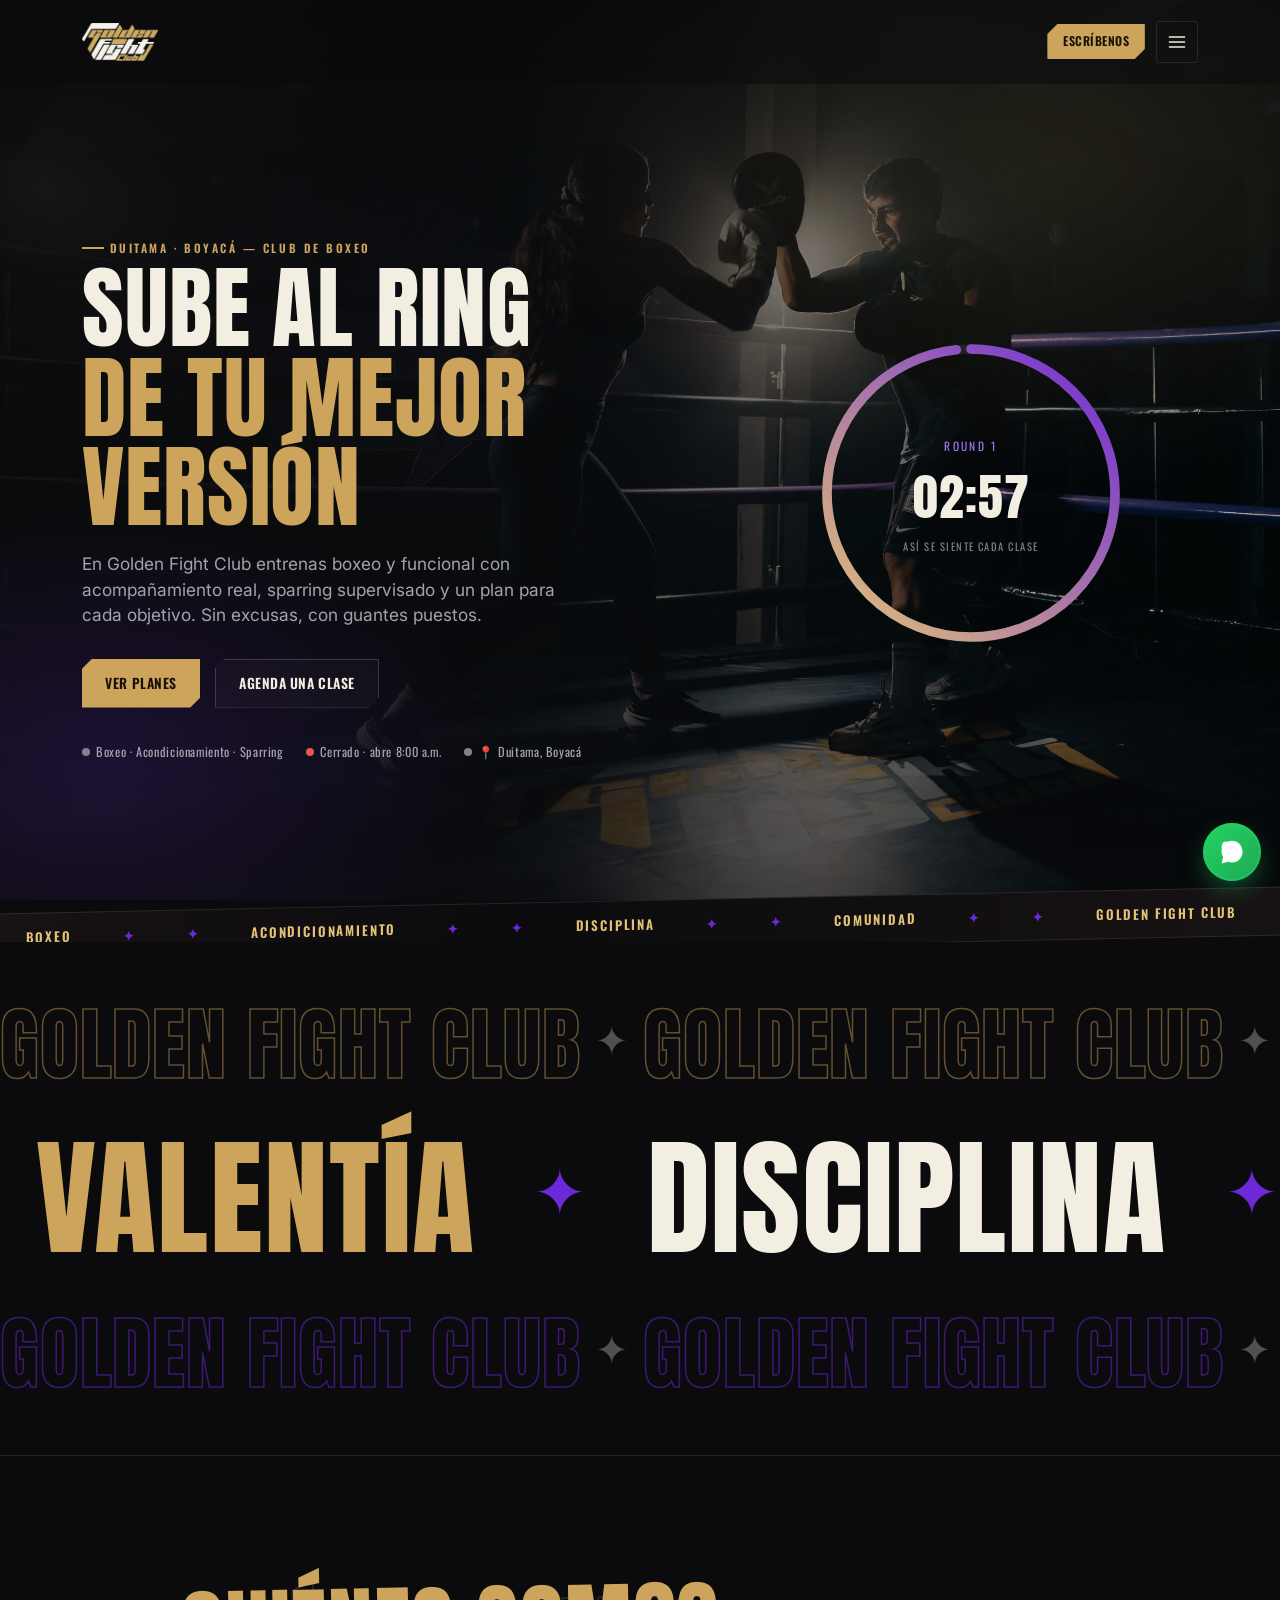
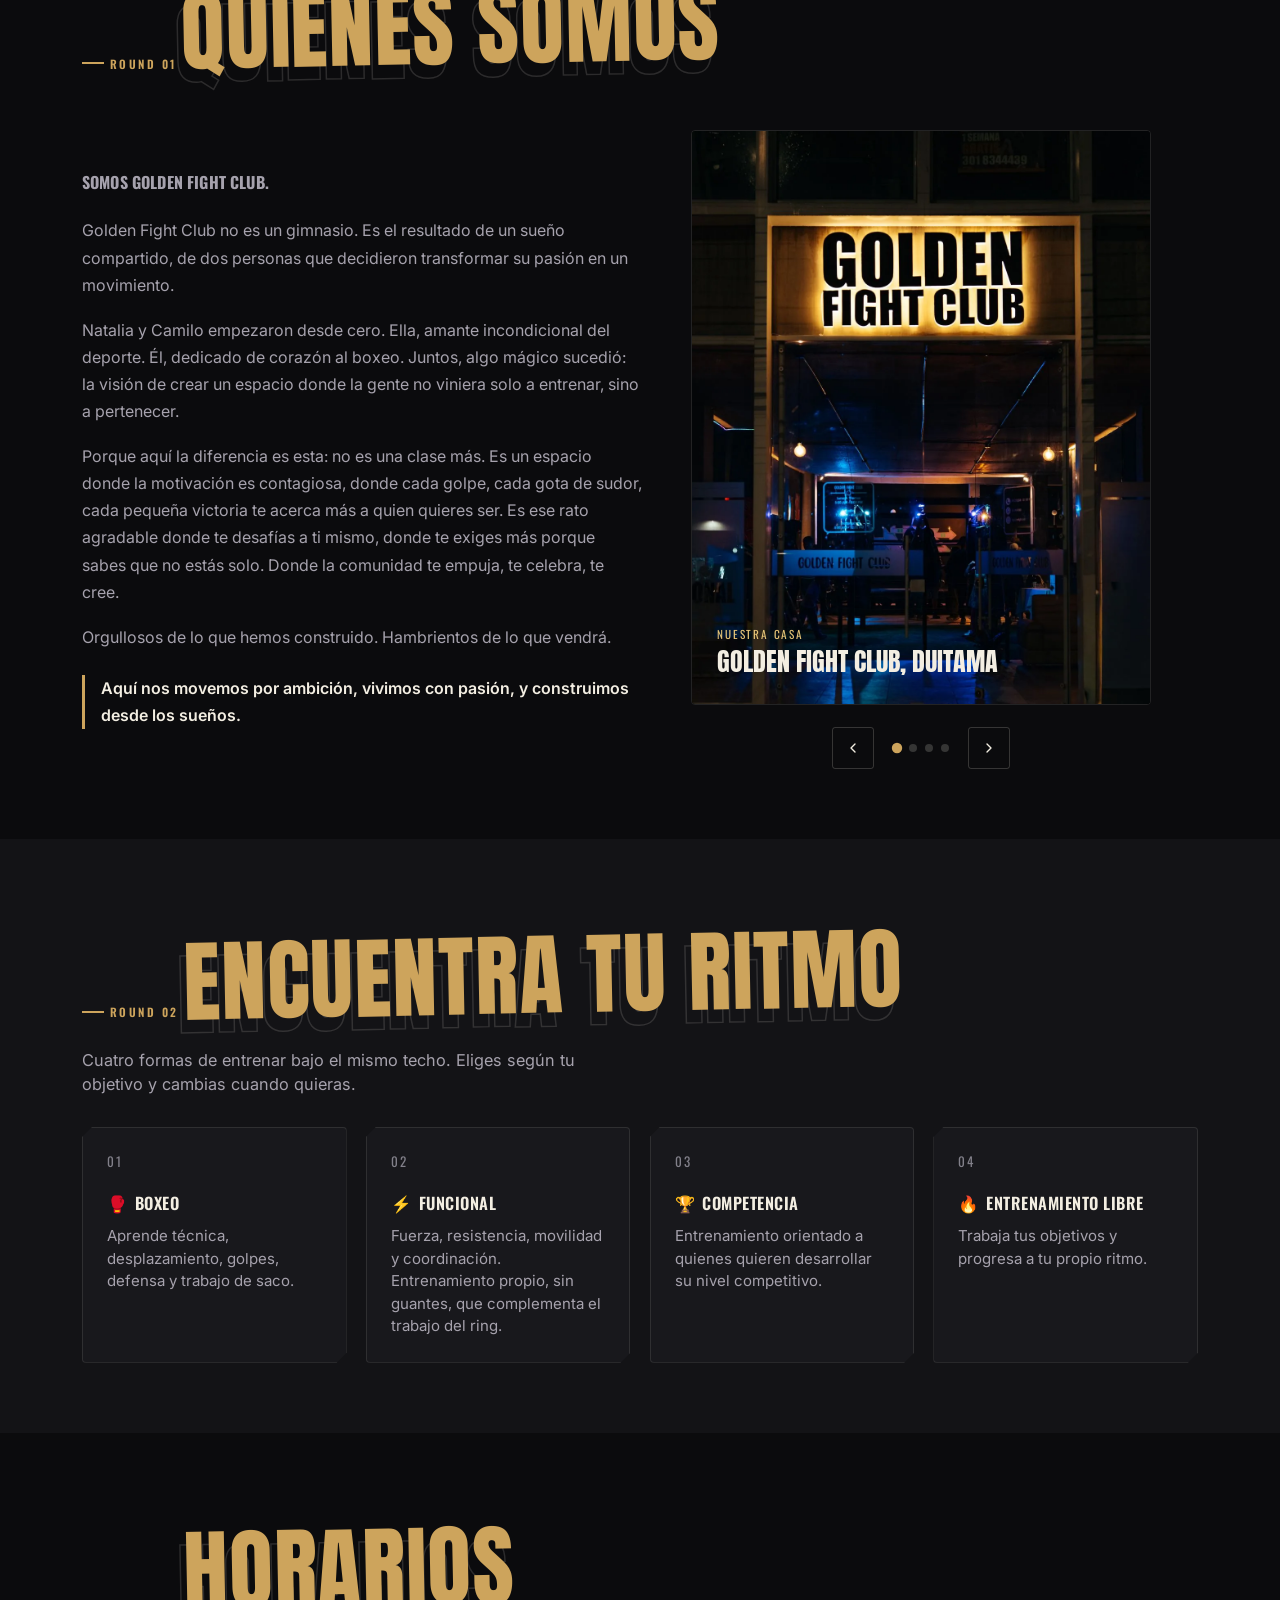
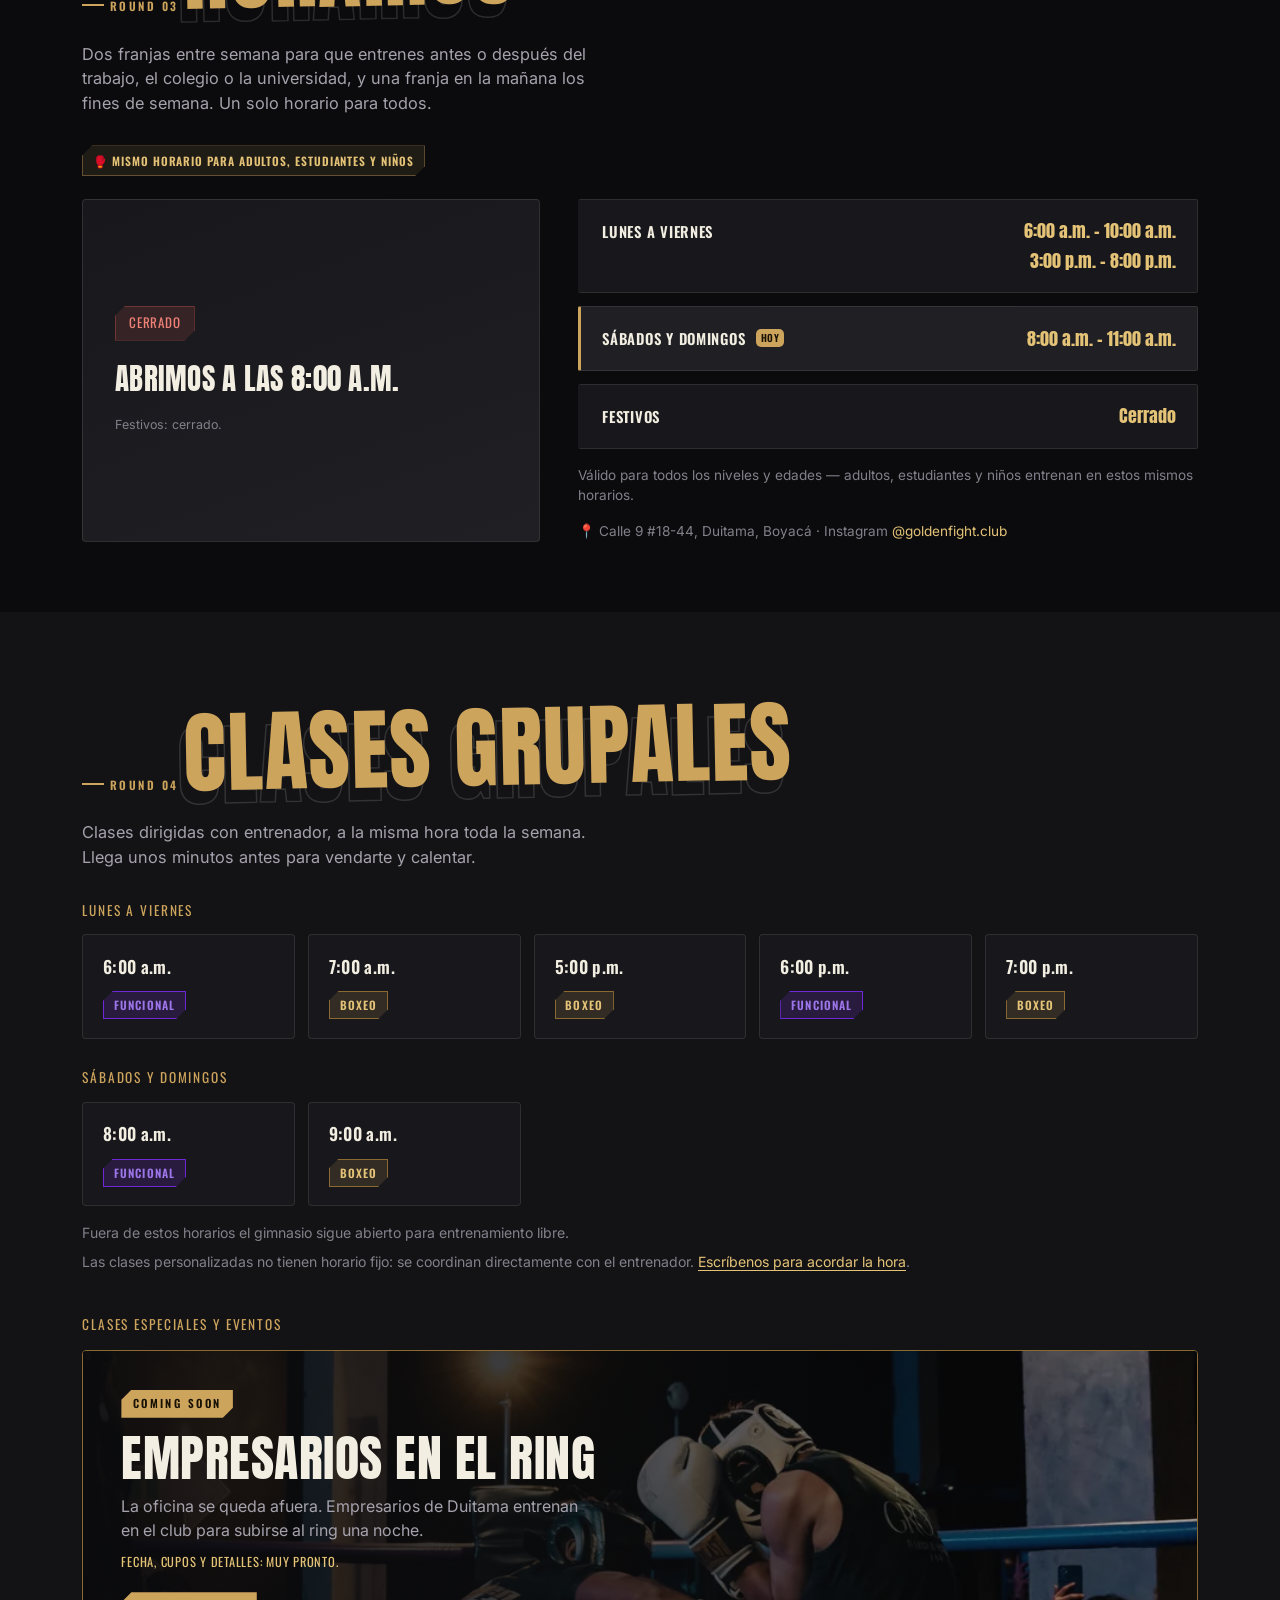
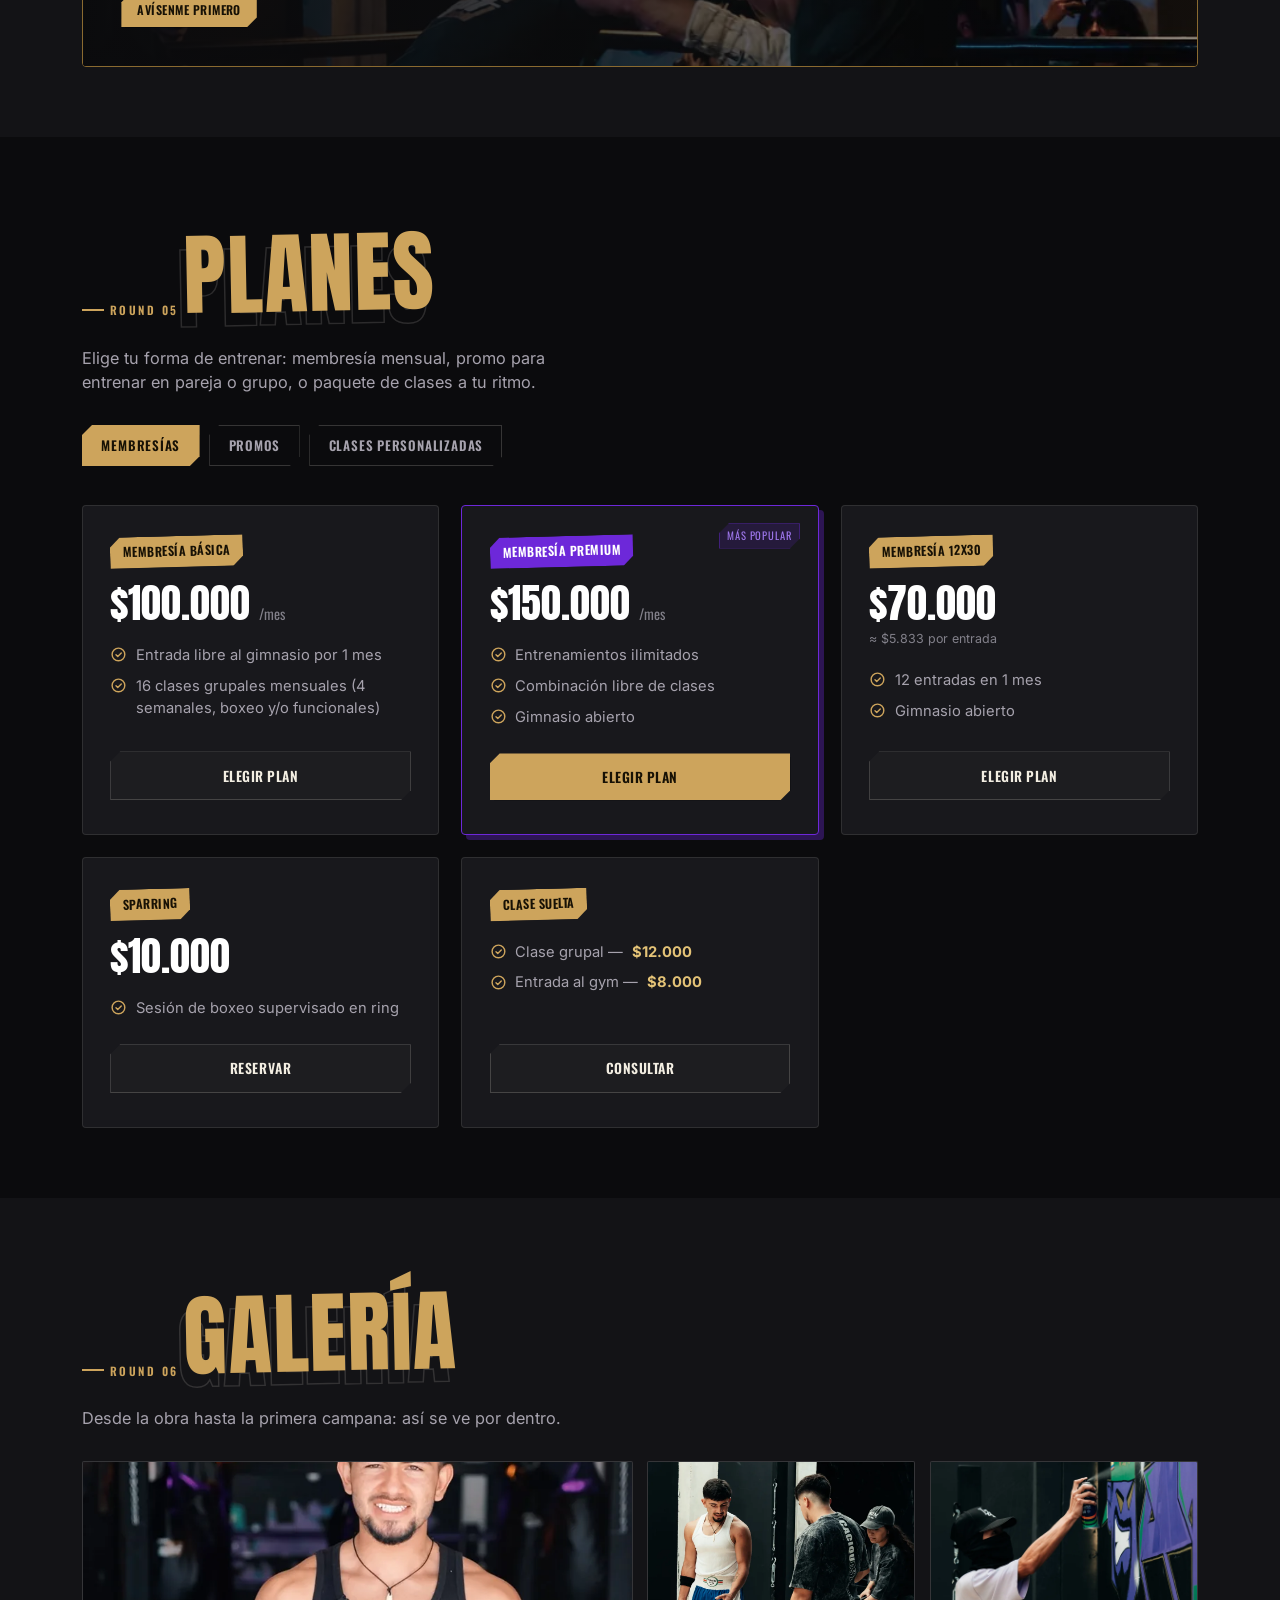
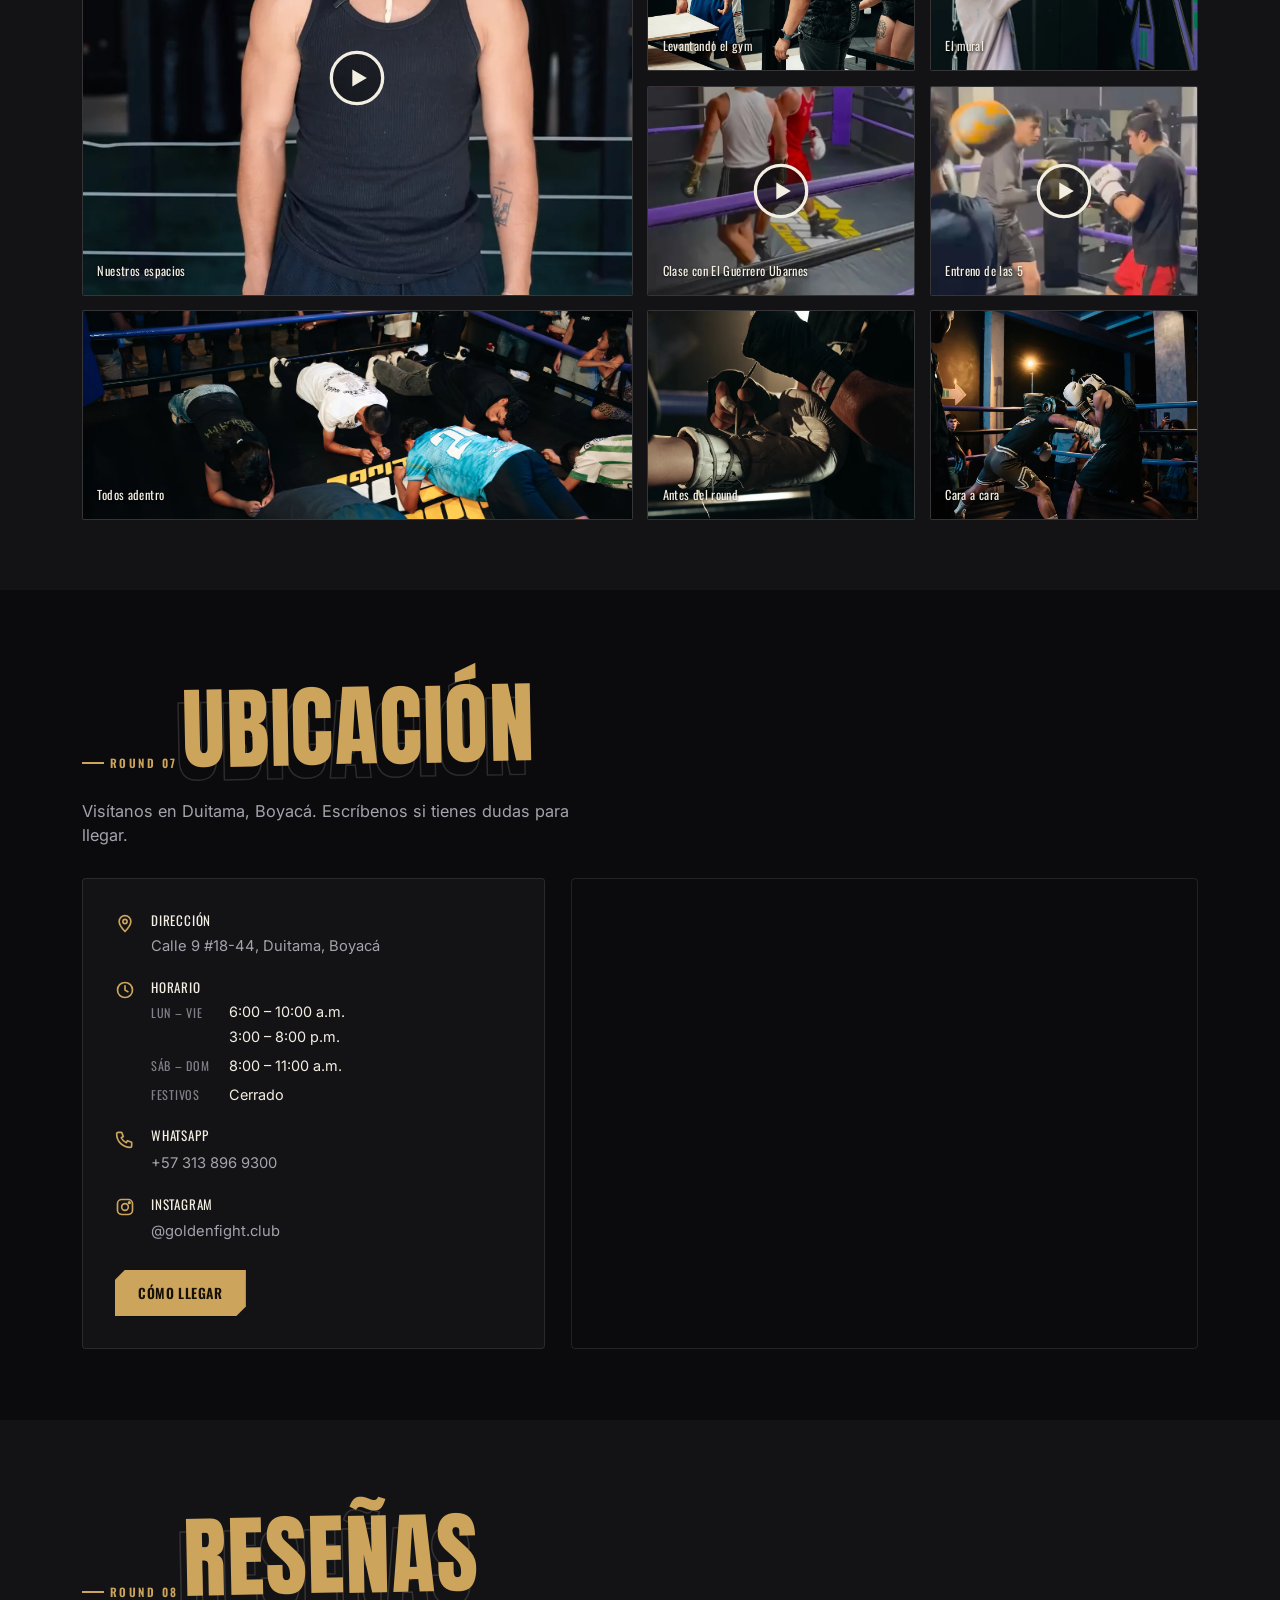
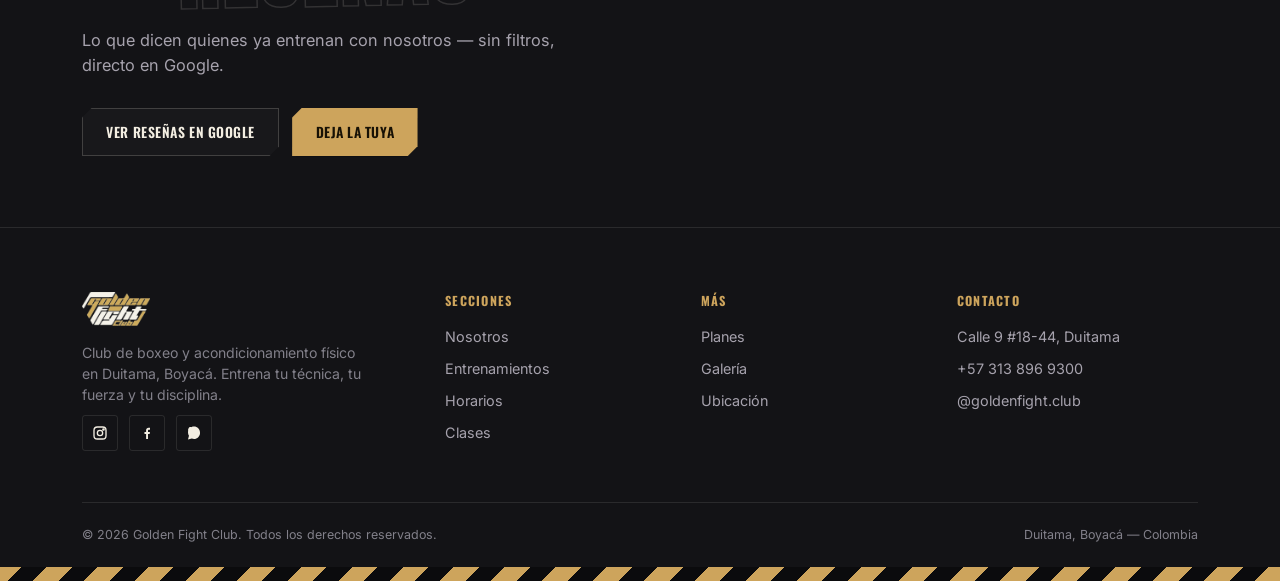
==== commit 57e72607: "Ankündigungsbild: Kopf knapp unter der Oberkante (45%)" ====
--- a/index.html
+++ b/index.html
@@ -65,7 +65,7 @@
 <link rel="preconnect" href="https://fonts.googleapis.com">
 <link rel="preconnect" href="https://fonts.gstatic.com" crossorigin>
 <link href="https://fonts.googleapis.com/css2?family=Anton&family=Oswald:wght@400;500;600;700&family=Inter:wght@400;500;600;700;800&display=swap" rel="stylesheet">
-<link rel="stylesheet" href="assets/css/styles.css?v=33">
+<link rel="stylesheet" href="assets/css/styles.css?v=34">
 </head>
 <body>
 
@@ -720,6 +720,6 @@
 <a class="fab" href="https://wa.me/573138969300?text=%C2%A1Hola%21%20Vi%20la%20p%C3%A1gina%20web%20de%20Golden%20Fight%20Club%20y%20me%20gustar%C3%ADa%20recibir%20informaci%C3%B3n%20sobre%20los%20entrenamientos%2C%20los%20horarios%20y%20los%20planes%20disponibles.%20%C2%A1Gracias%21" target="_blank" rel="noopener" aria-label="Escríbenos por WhatsApp"><svg viewBox="0 0 32 32" fill="currentColor"><path d="M16.02 3C9.4 3 4 8.4 4 15.02c0 2.4.7 4.63 1.92 6.5L4 29l7.66-1.9a11.9 11.9 0 0 0 4.36.82h.01c6.62 0 12.02-5.4 12.02-12.02C28.05 8.4 22.65 3 16.02 3zm7.02 17.13c-.3.83-1.7 1.6-2.36 1.7-.6.1-1.36.14-2.2-.14a13.3 13.3 0 0 1-4.66-2.9 13.9 13.9 0 0 1-2.86-3.9c-.36-.7-.05-1.08.28-1.42.3-.3.66-.78 1-1.17.34-.4.44-.68.66-1.13.22-.45.1-.84-.06-1.18-.16-.33-1.47-3.55-2-4.86-.53-1.28-1.06-1.1-1.46-1.12-.38-.02-.8-.02-1.24-.02-.44 0-1.14.16-1.74.82-.6.66-2.28 2.22-2.28 5.42 0 3.2 2.33 6.3 2.66 6.73.33.44 4.58 6.98 11.1 9.8.96.4 1.5.4 2.1.33.7-.08 2.13-.87 2.44-1.7.3-.83.3-1.55.2-1.7-.08-.15-.3-.24-.6-.4z"/></svg></a>
 <button class="to-top" id="toTop" aria-label="Volver arriba"><svg viewBox="0 0 24 24" fill="none" stroke="currentColor" stroke-width="2" stroke-linecap="round" stroke-linejoin="round"><path d="M6 15l6-6 6 6"/></svg></button>
 
-<script src="assets/js/script.js?v=33"></script>
+<script src="assets/js/script.js?v=34"></script>
 </body>
 </html>
--- a/assets/css/styles.css
+++ b/assets/css/styles.css
@@ -598,7 +598,7 @@
   content:'';position:absolute;inset:0;z-index:-1;
   background:
     linear-gradient(90deg, rgba(11,11,13,.96) 0%, rgba(11,11,13,.78) 42%, rgba(11,11,13,.30) 100%),
-    url(../img/galeria-8.webp) center 43% / cover no-repeat;
+    url(../img/galeria-8.webp) center 45% / cover no-repeat;
 }
 .evento-badge{
   align-self:flex-start;font-family:var(--font-label);font-size:.7rem;font-weight:600;
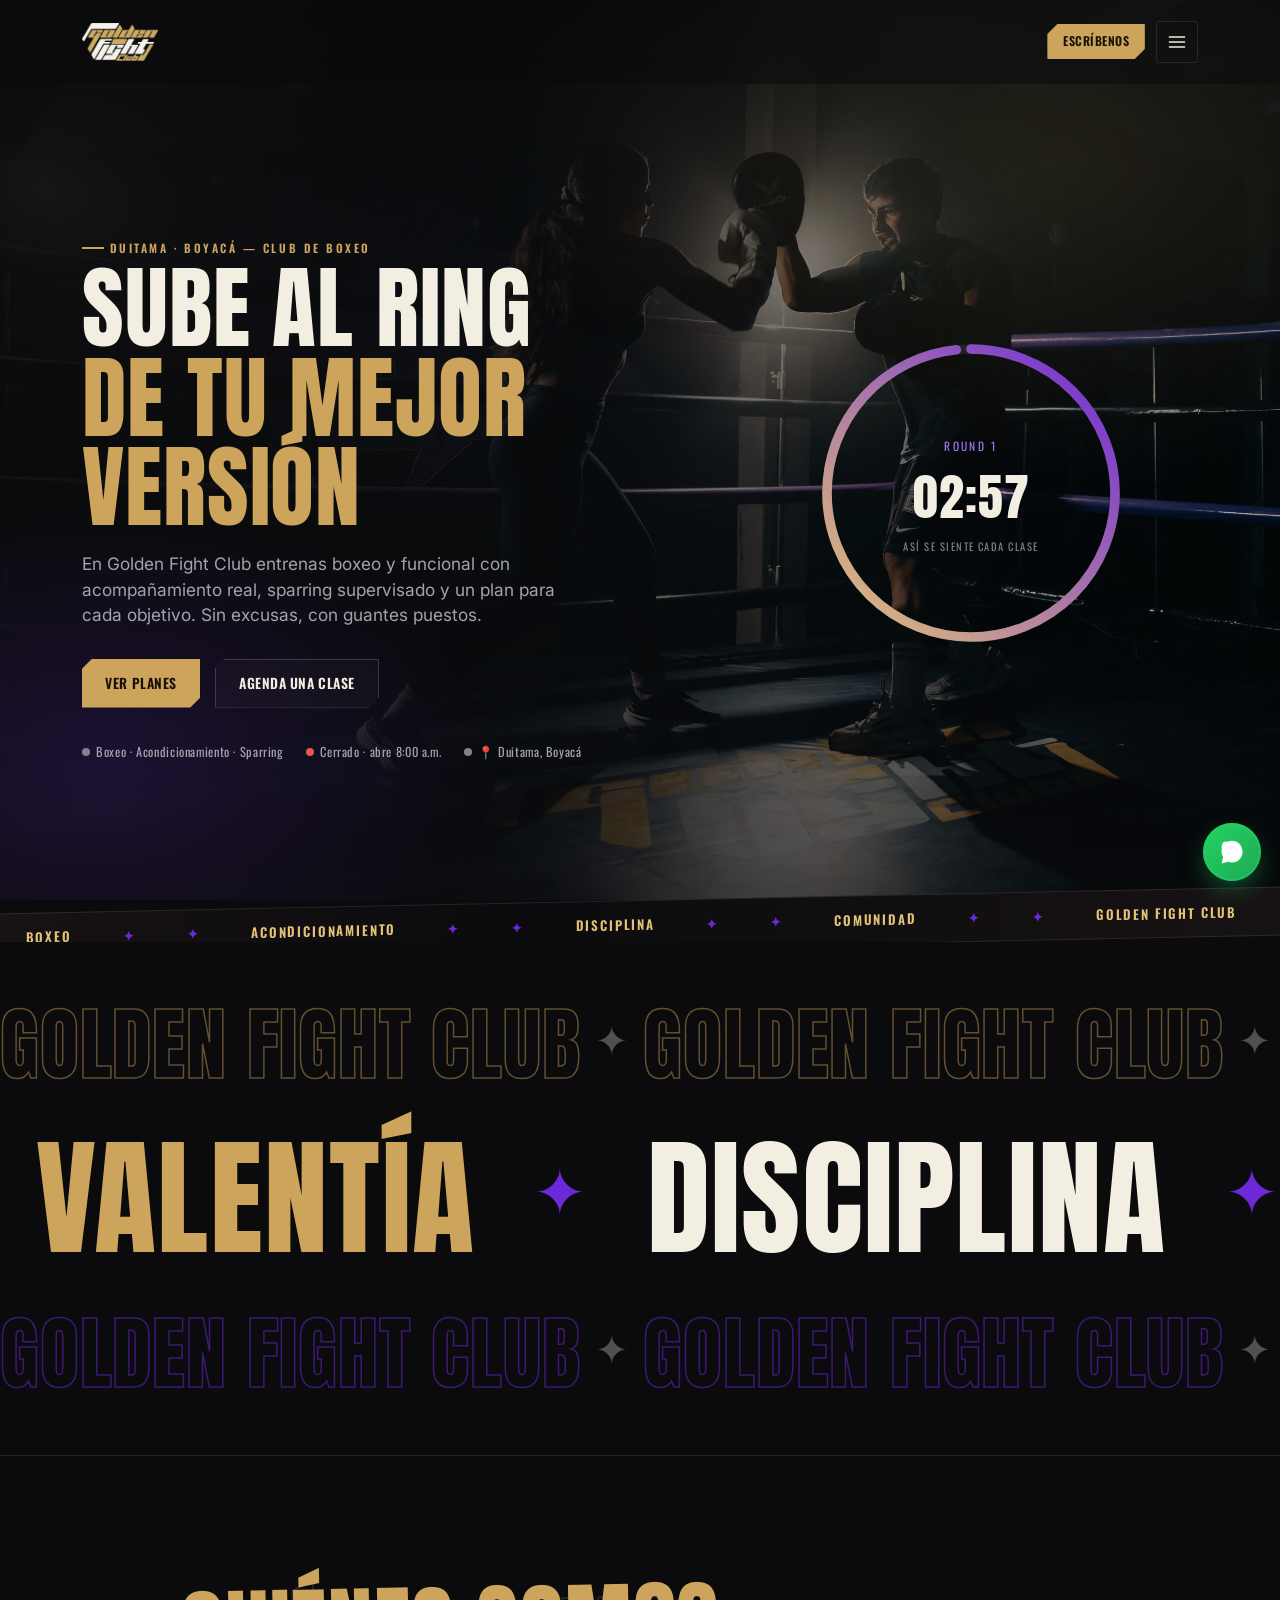
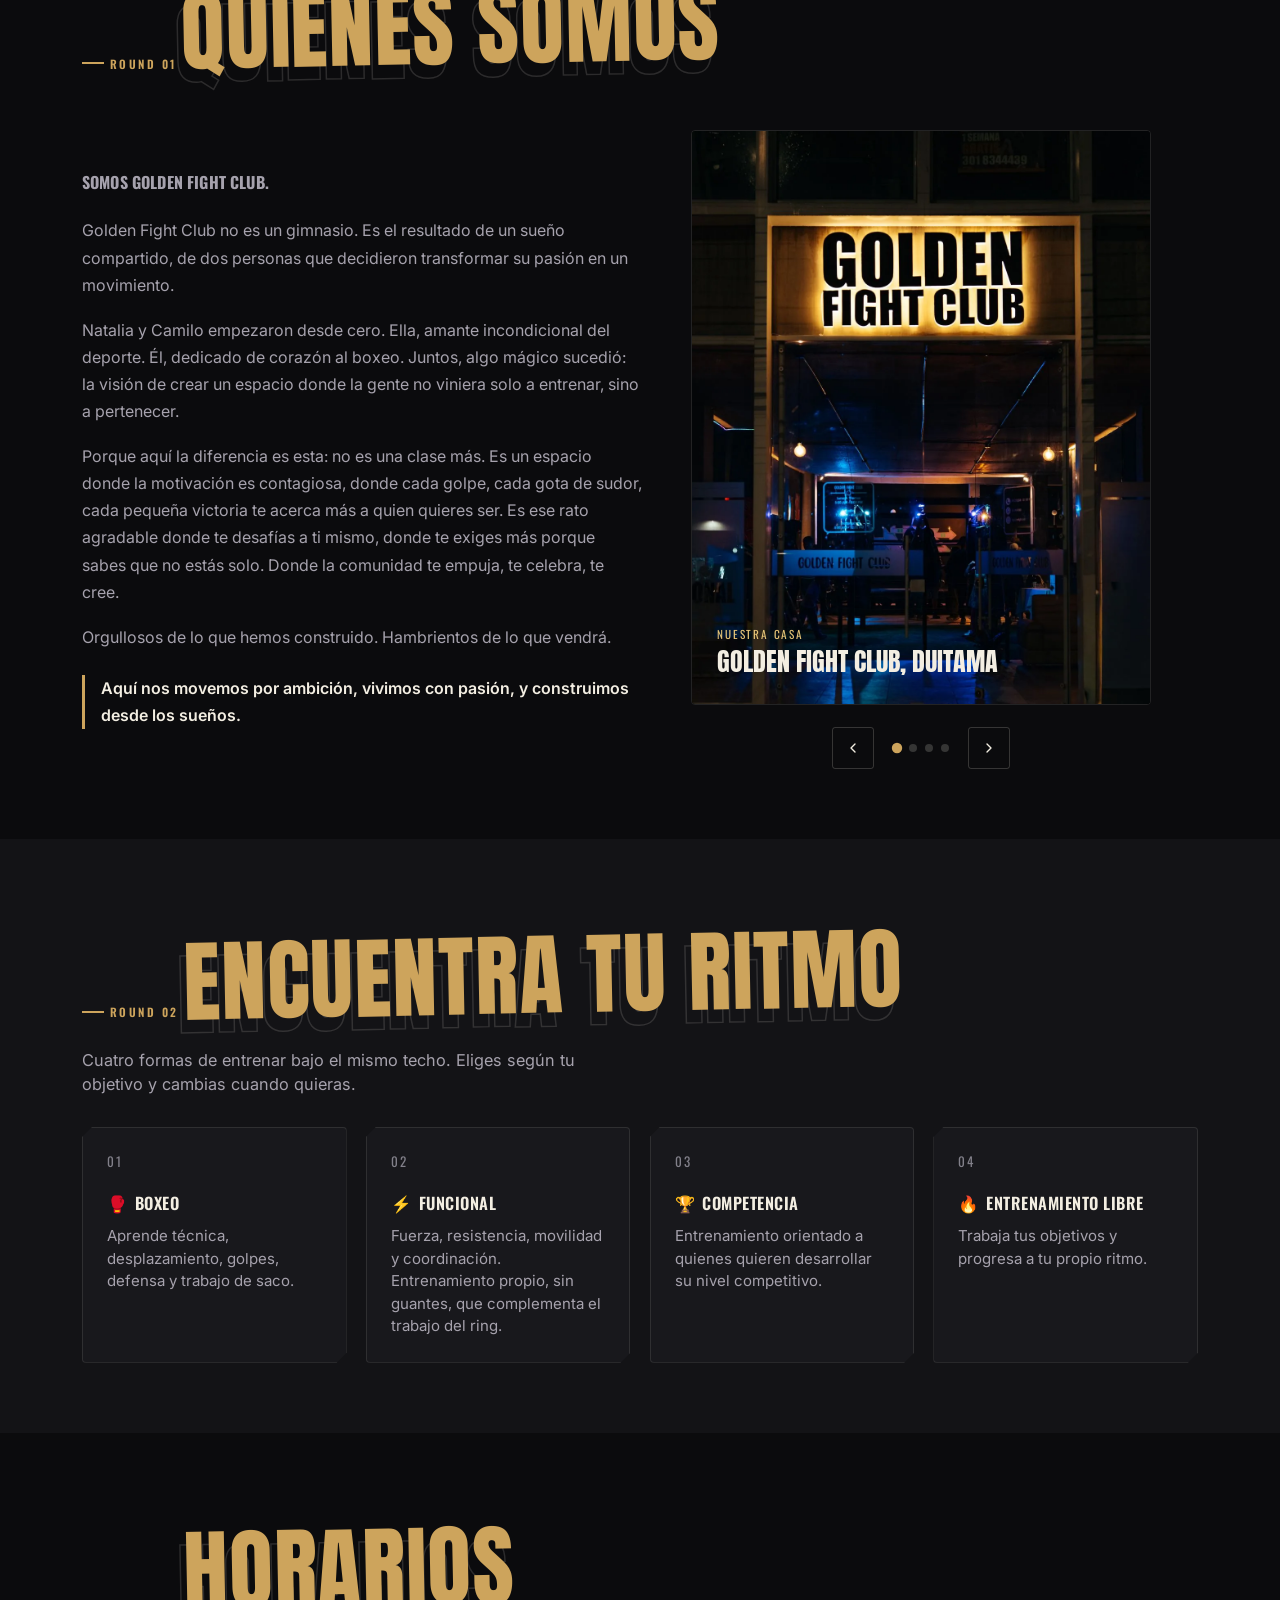
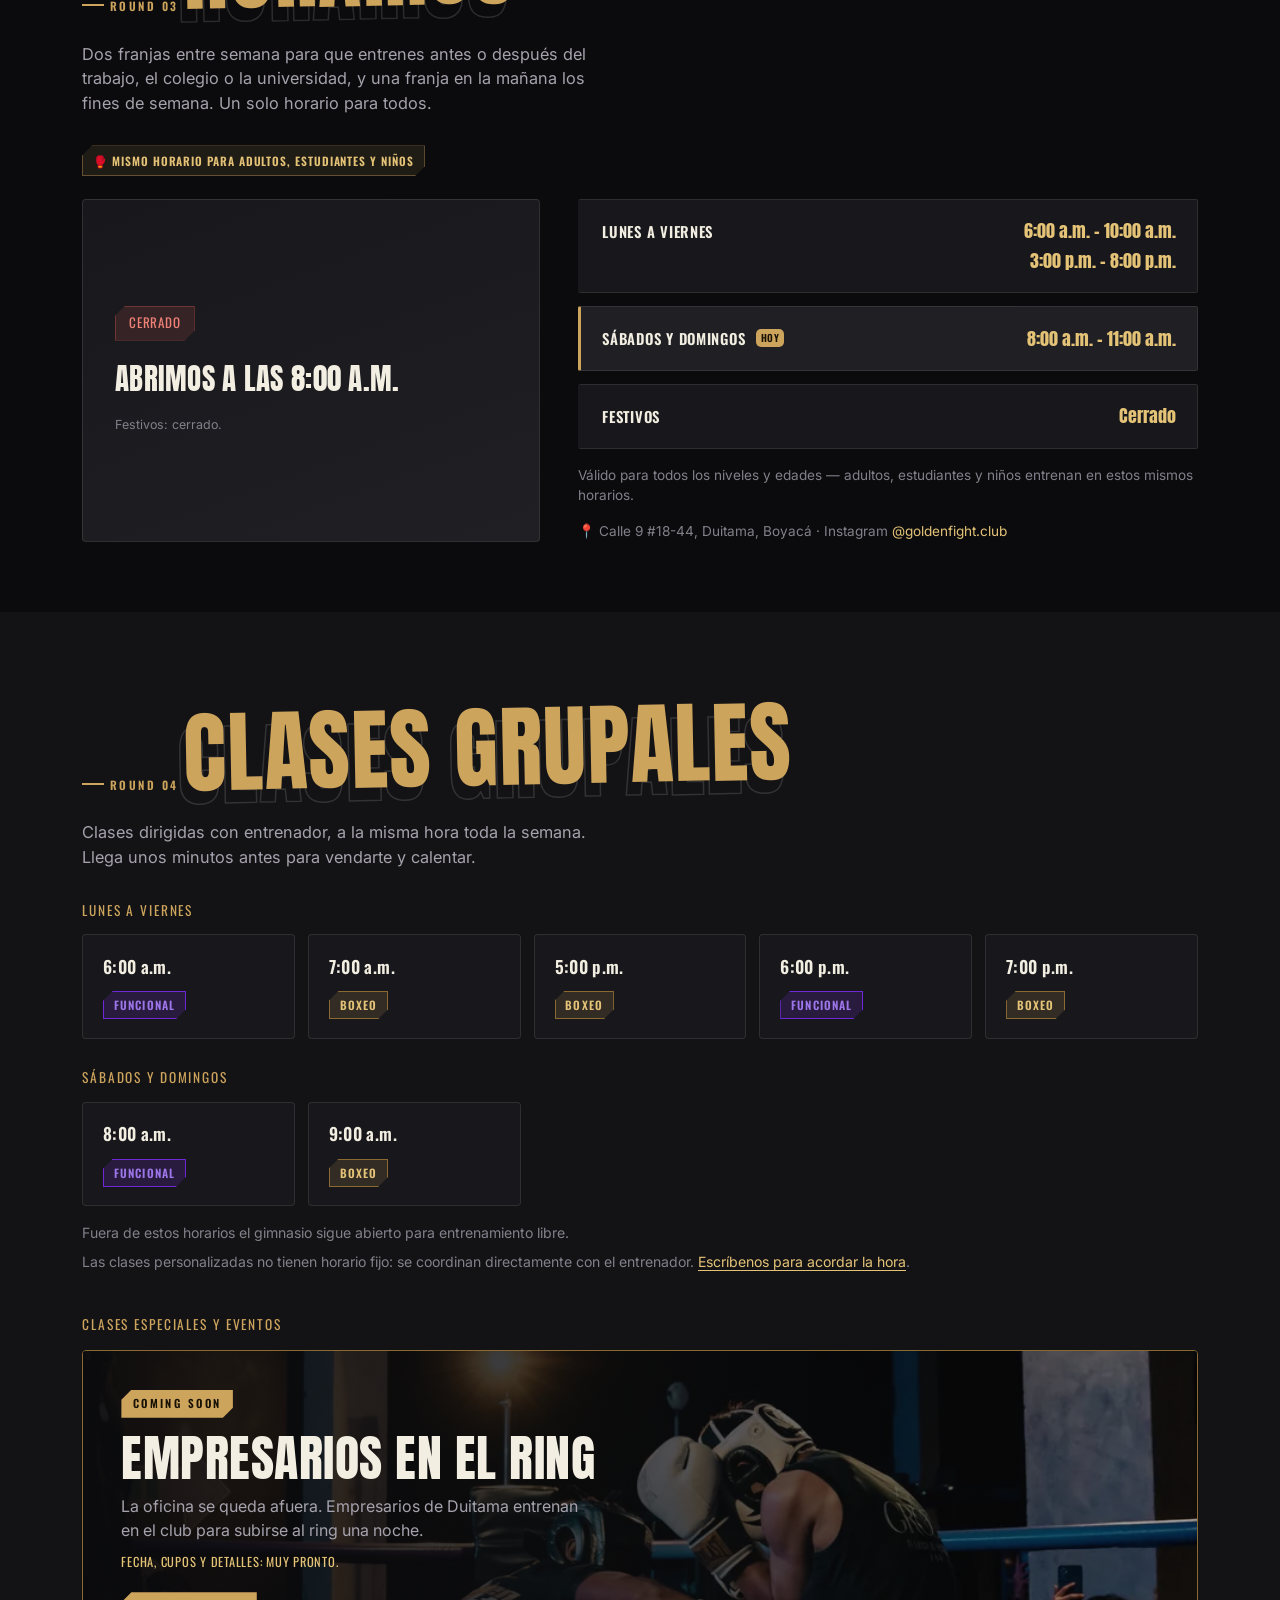
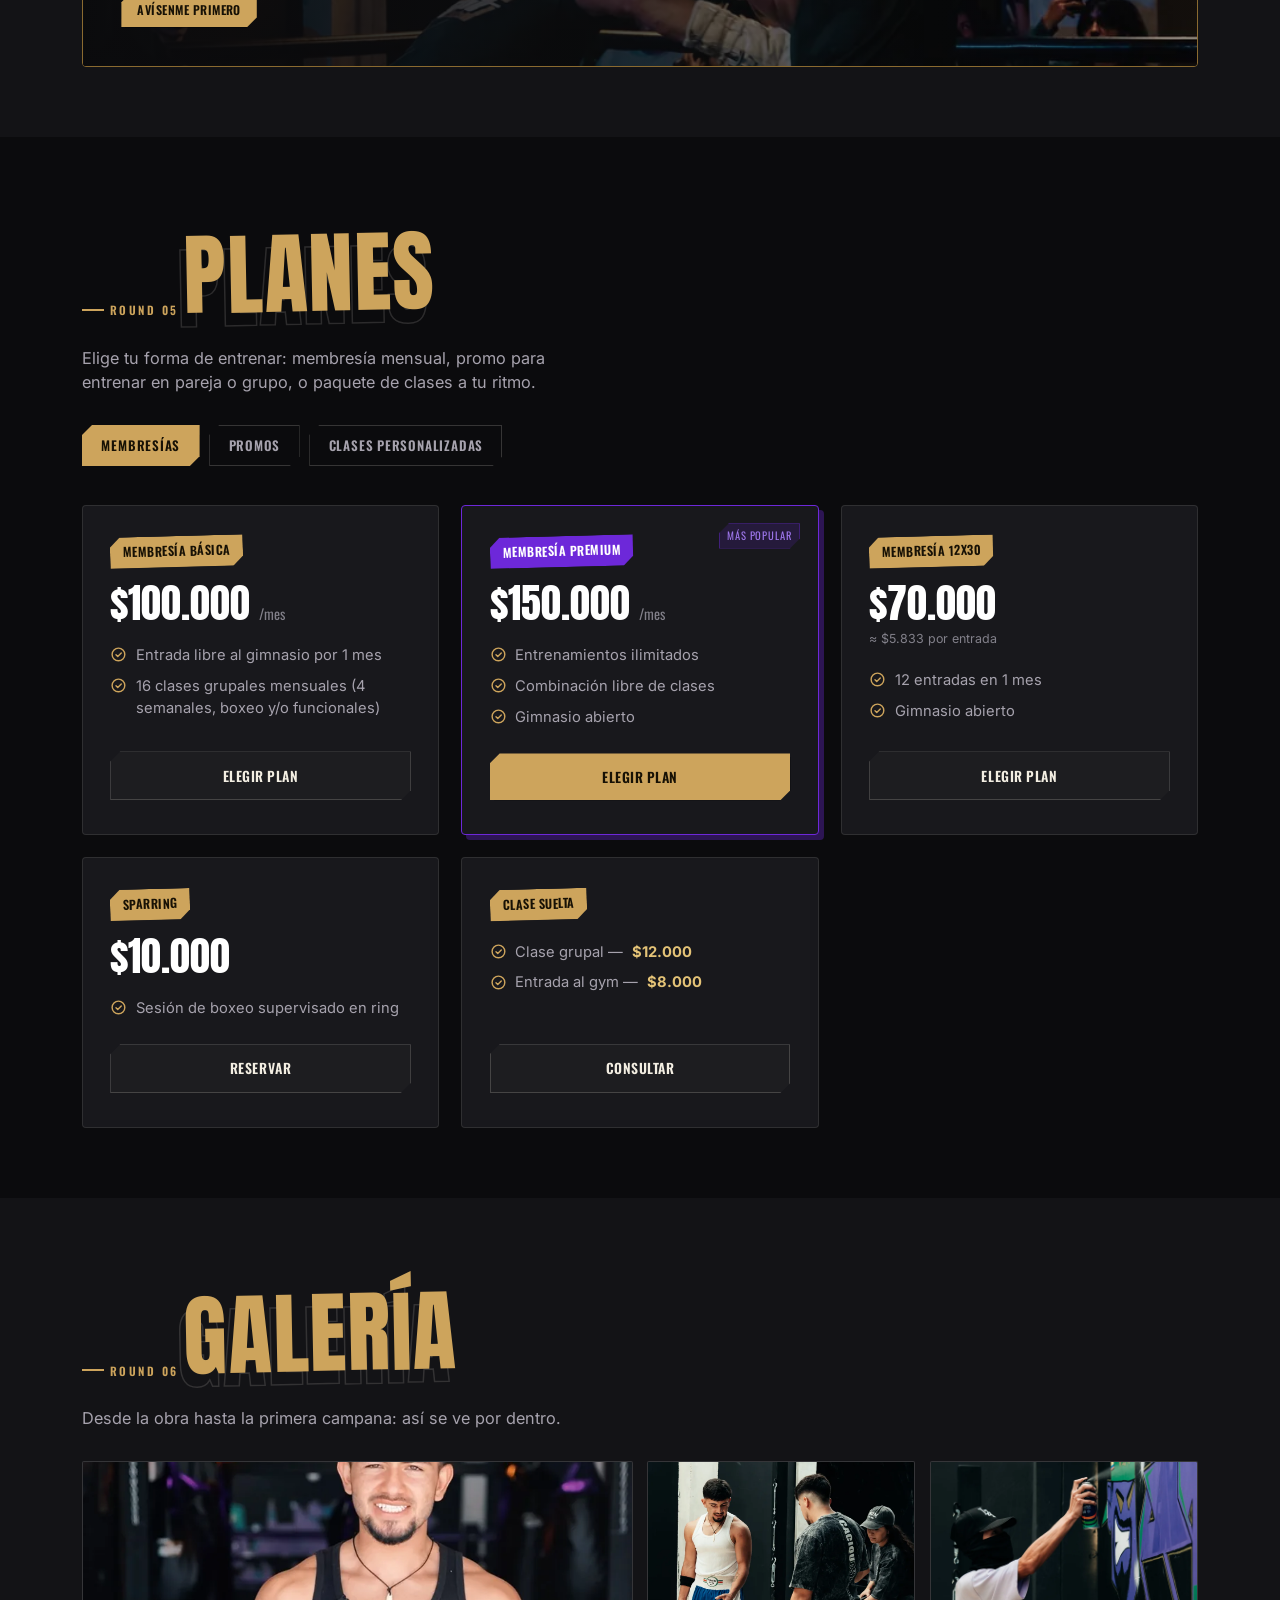
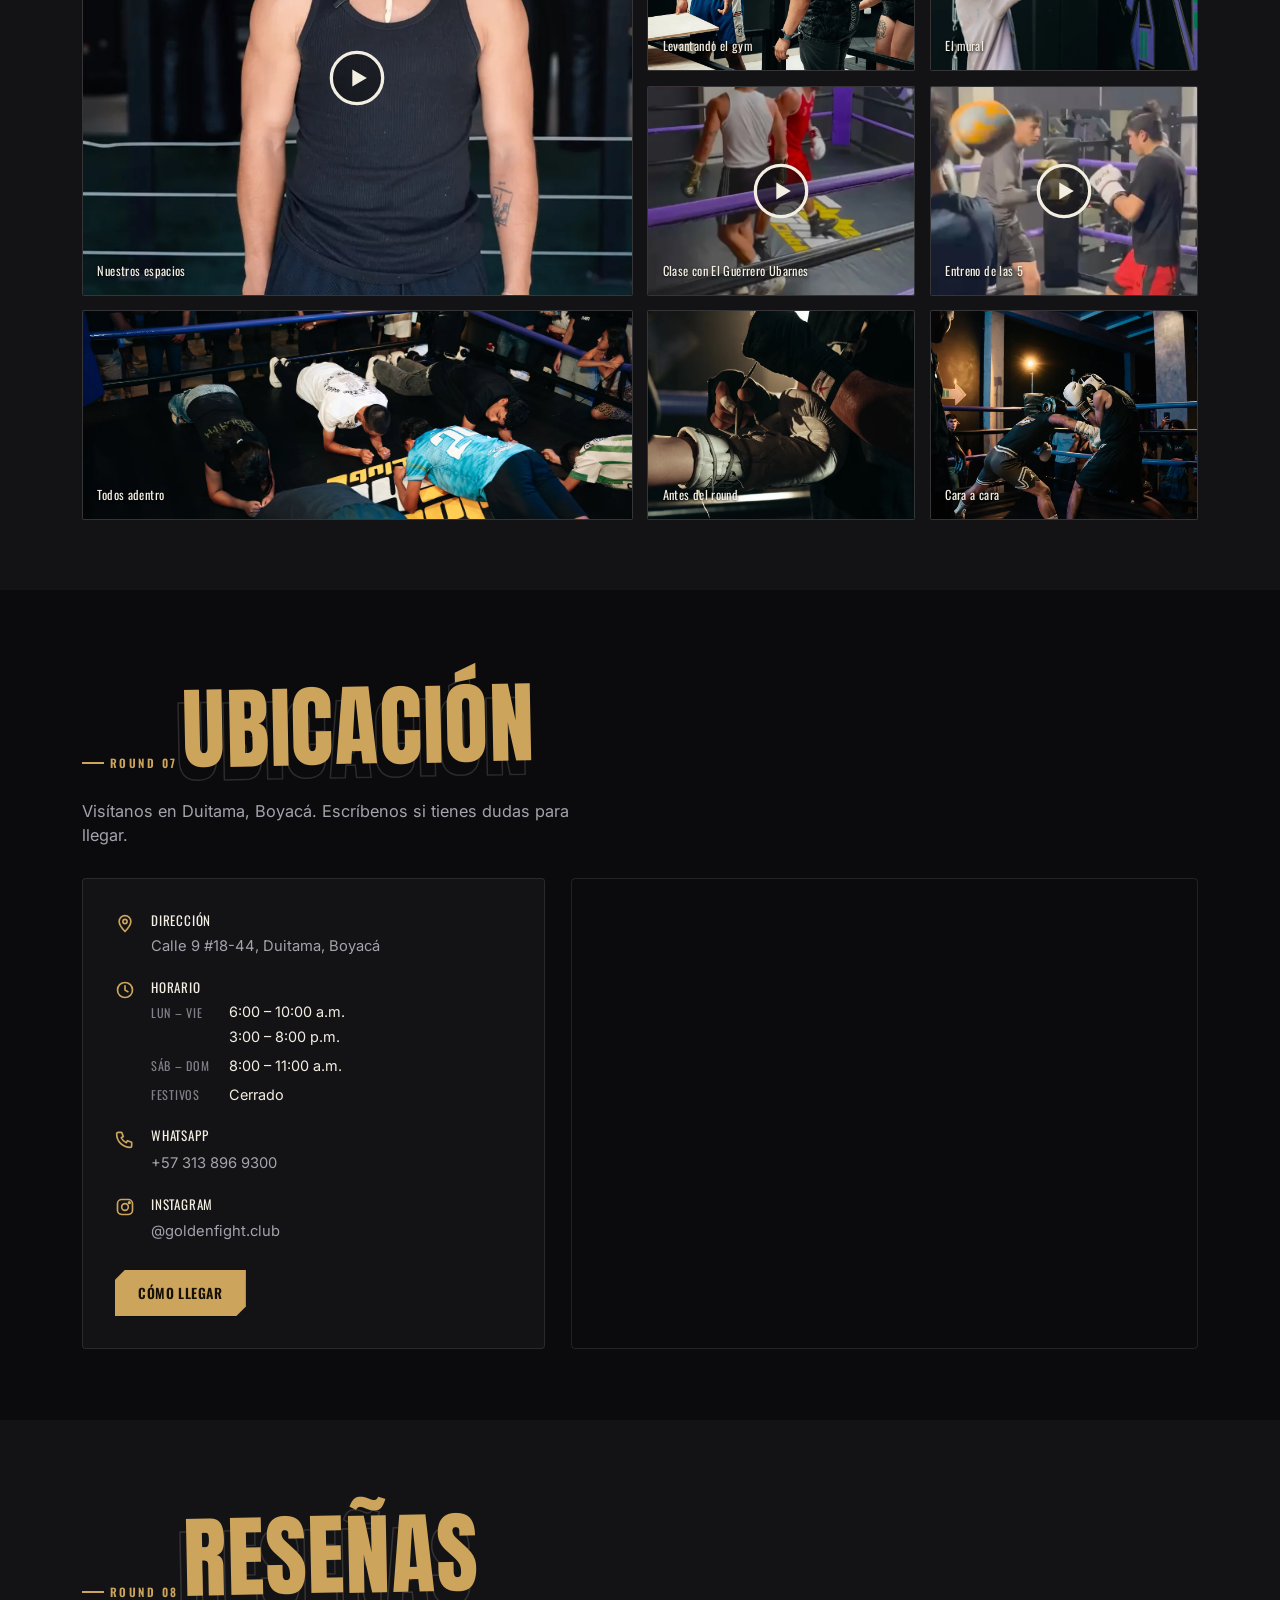
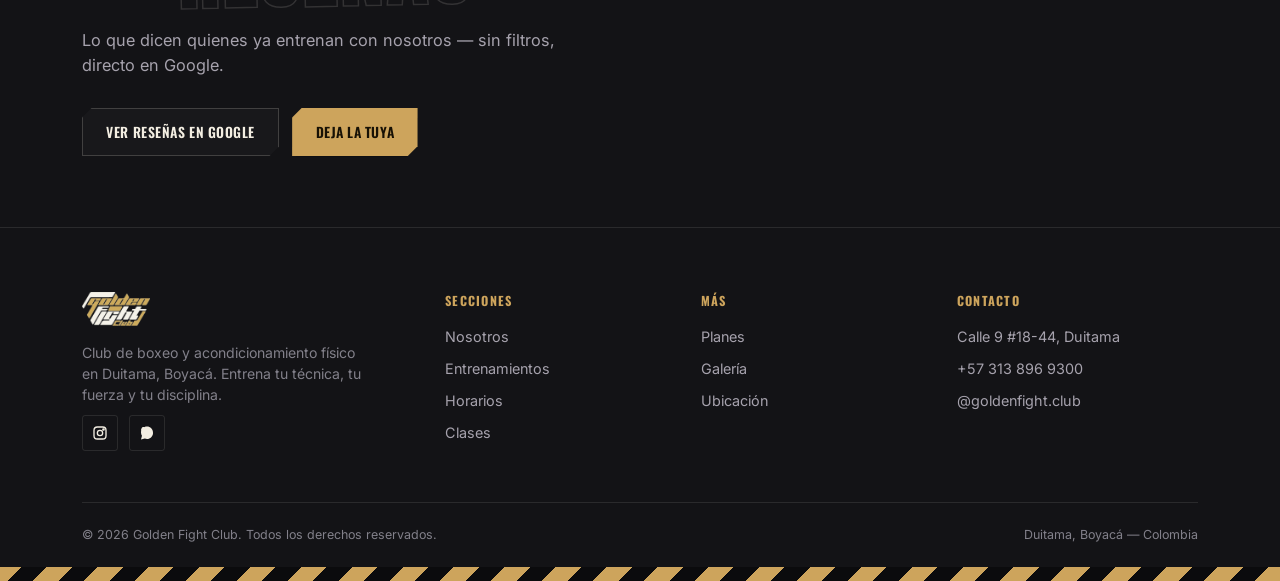
==== commit 1bf38d5d: "Facebook-Icon aus dem Footer entfernt Es zeigte auf href="#", also ins Leere -- das Gym hat keine Fa" ====
--- a/index.html
+++ b/index.html
@@ -685,7 +685,6 @@
         <p>Club de boxeo y acondicionamiento físico en Duitama, Boyacá. Entrena tu técnica, tu fuerza y tu disciplina.</p>
         <div class="footer-social">
           <a href="https://instagram.com/goldenfight.club" target="_blank" rel="noopener" aria-label="Instagram"><svg viewBox="0 0 24 24" fill="none" stroke="currentColor" stroke-width="2"><rect x="3" y="3" width="18" height="18" rx="5"/><circle cx="12" cy="12" r="4"/><circle cx="17.2" cy="6.8" r="1"/></svg></a>
-          <a href="#" aria-label="Facebook"><svg viewBox="0 0 24 24" fill="currentColor"><path d="M13.5 21v-7.5h2.5l.4-3h-2.9V8.4c0-.87.24-1.46 1.5-1.46H16.5V4.3c-.26-.03-1.15-.1-2.19-.1-2.17 0-3.66 1.32-3.66 3.75v2.55H8.2v3h2.45V21h2.85z"/></svg></a>
           <a href="https://wa.me/573138969300" target="_blank" rel="noopener" aria-label="WhatsApp"><svg viewBox="0 0 32 32" fill="currentColor"><path d="M16.02 3C9.4 3 4 8.4 4 15.02c0 2.4.7 4.63 1.92 6.5L4 29l7.66-1.9a11.9 11.9 0 0 0 4.36.82h.01c6.62 0 12.02-5.4 12.02-12.02C28.05 8.4 22.65 3 16.02 3zm7.02 17.13c-.3.83-1.7 1.6-2.36 1.7-.6.1-1.36.14-2.2-.14a13.3 13.3 0 0 1-4.66-2.9 13.9 13.9 0 0 1-2.86-3.9c-.36-.7-.05-1.08.28-1.42.3-.3.66-.78 1-1.17.34-.4.44-.68.66-1.13.22-.45.1-.84-.06-1.18-.16-.33-1.47-3.55-2-4.86-.53-1.28-1.06-1.1-1.46-1.12-.38-.02-.8-.02-1.24-.02-.44 0-1.14.16-1.74.82-.6.66-2.28 2.22-2.28 5.42 0 3.2 2.33 6.3 2.66 6.73.33.44 4.58 6.98 11.1 9.8.96.4 1.5.4 2.1.33.7-.08 2.13-.87 2.44-1.7.3-.83.3-1.55.2-1.7-.08-.15-.3-.24-.6-.4z"/></svg></a>
         </div>
       </div>
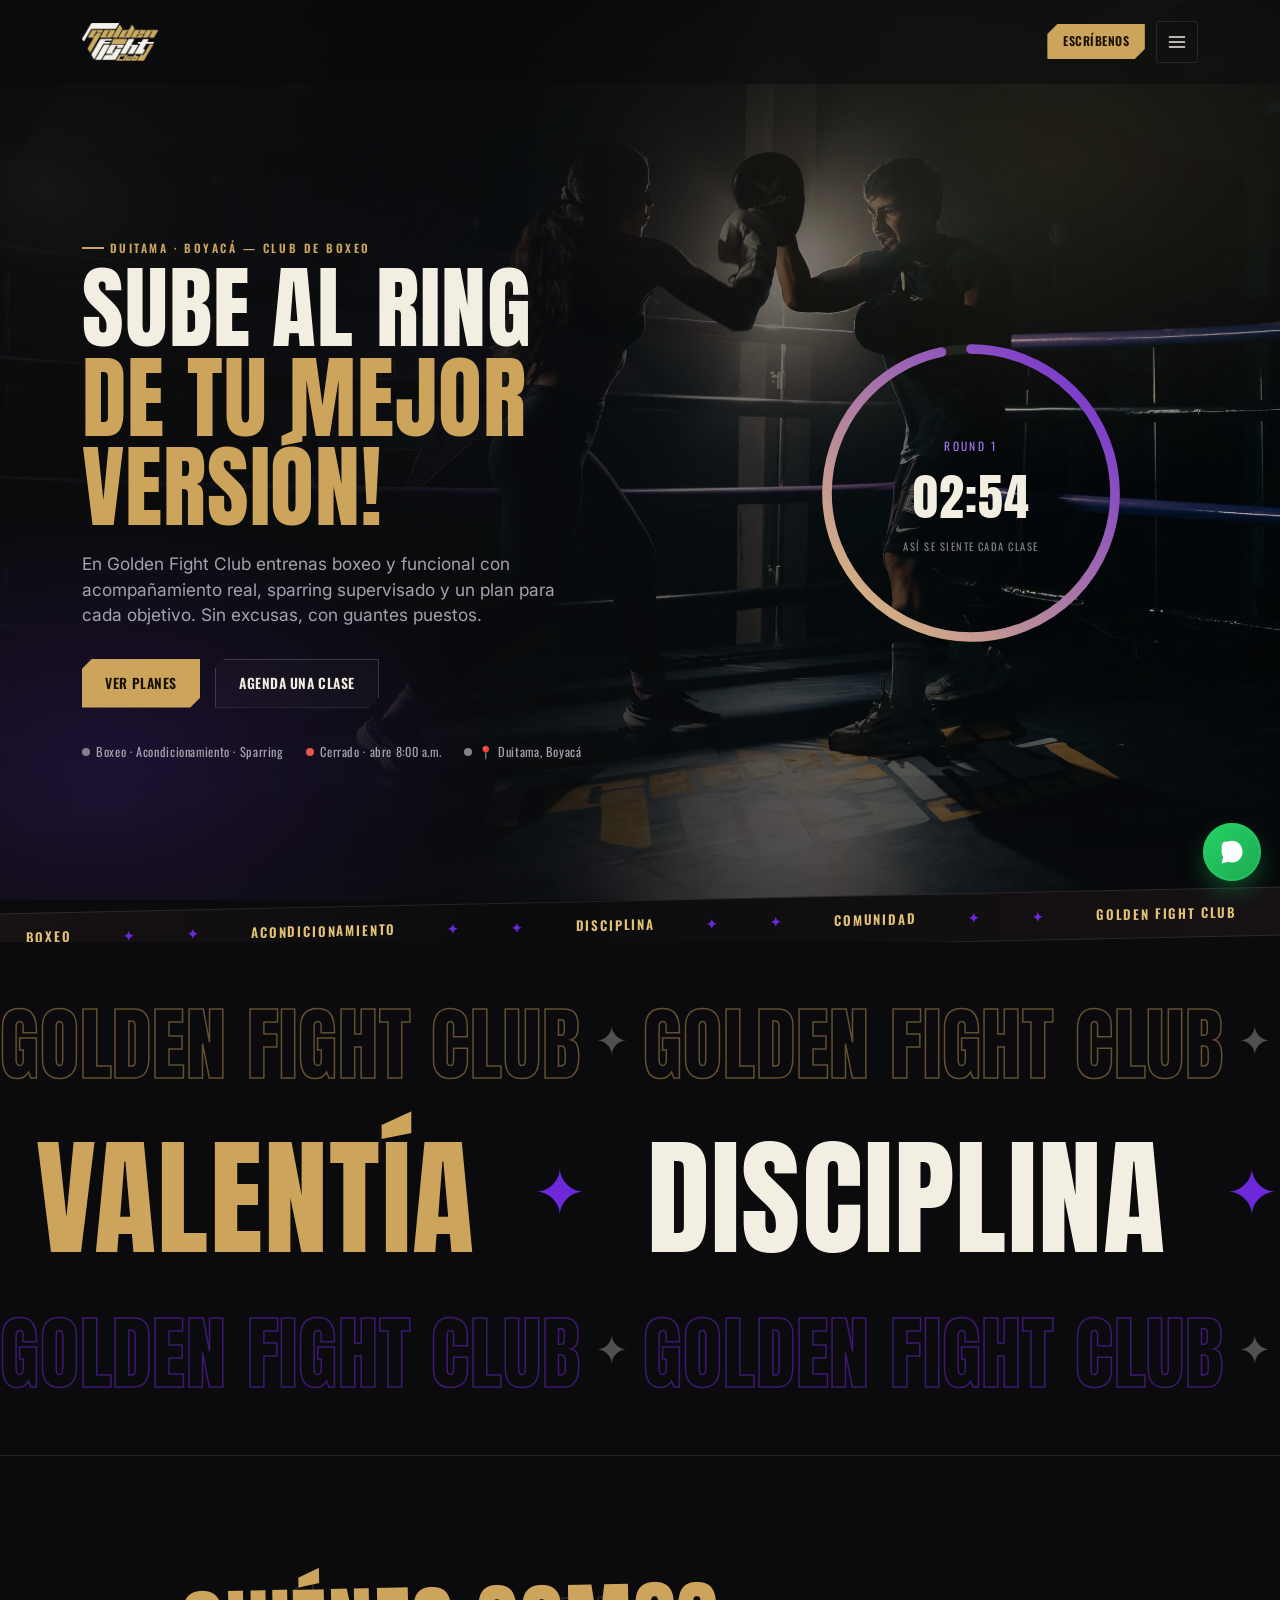
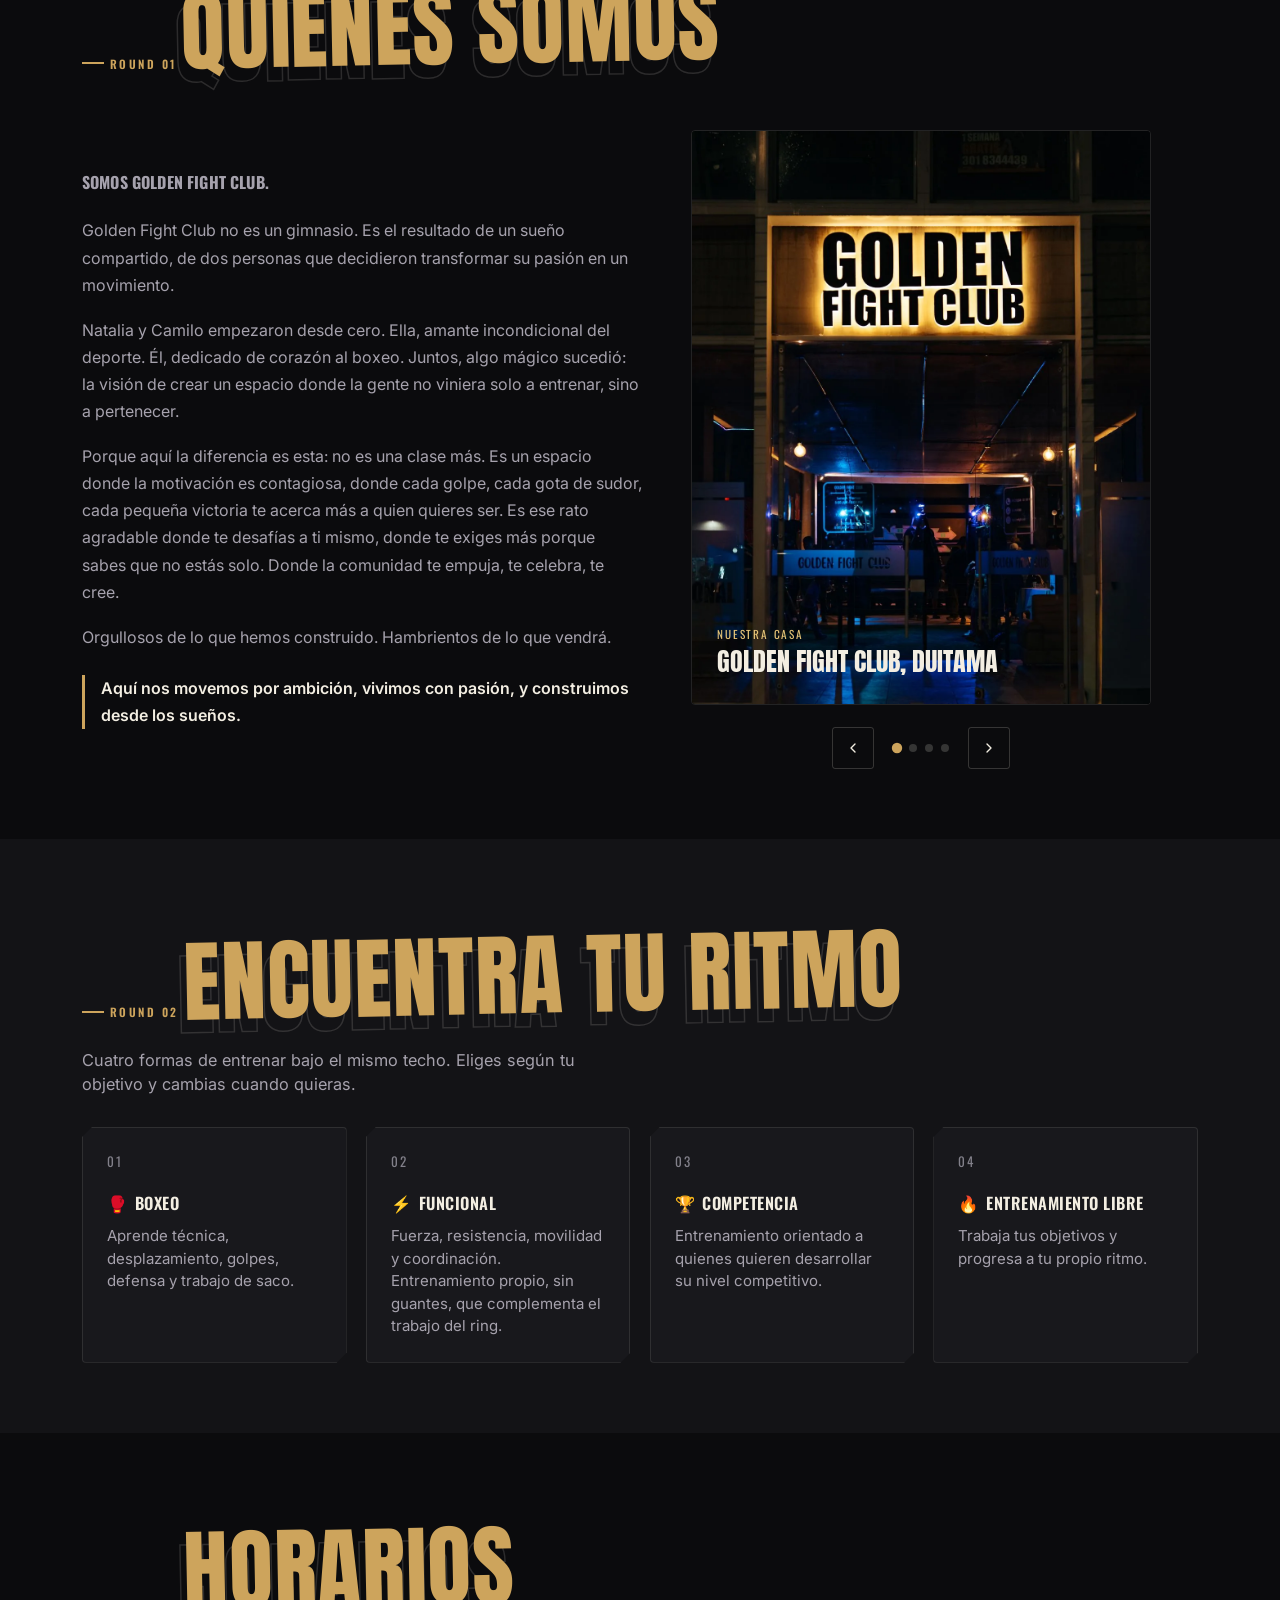
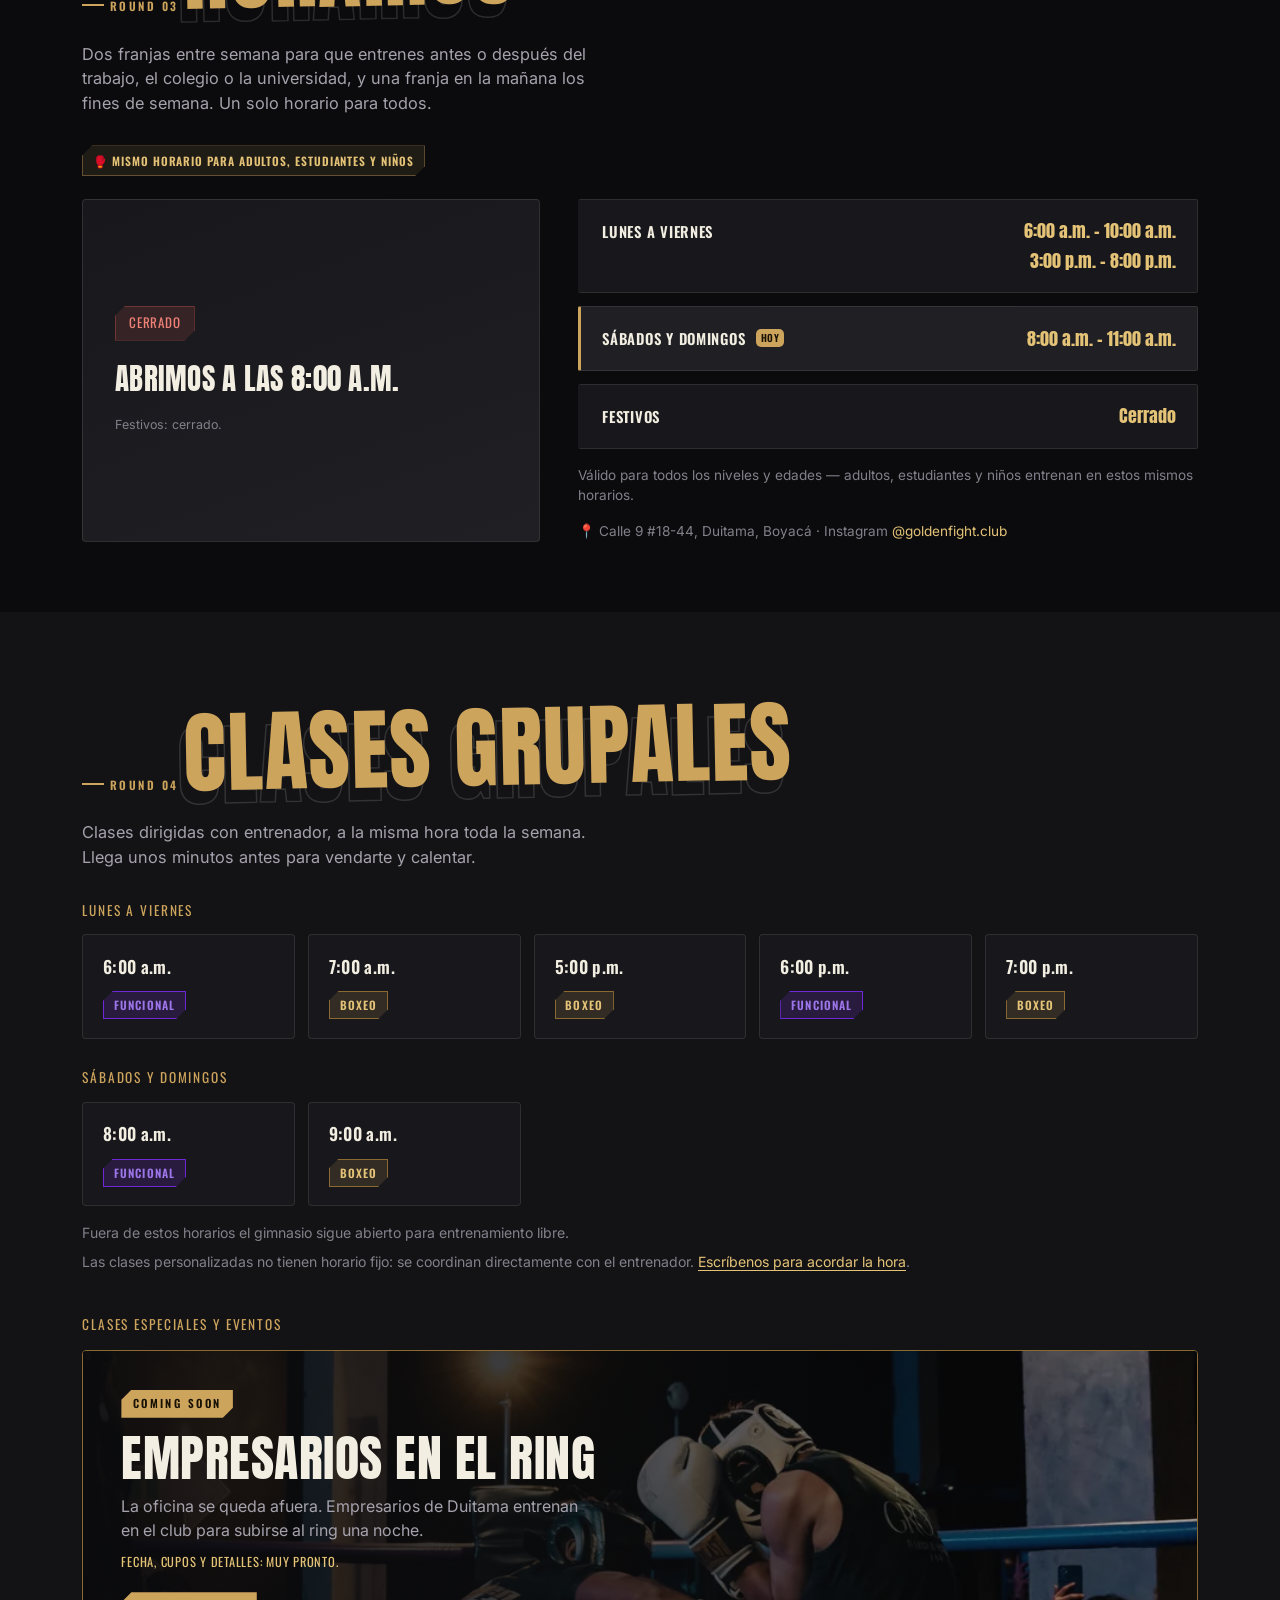
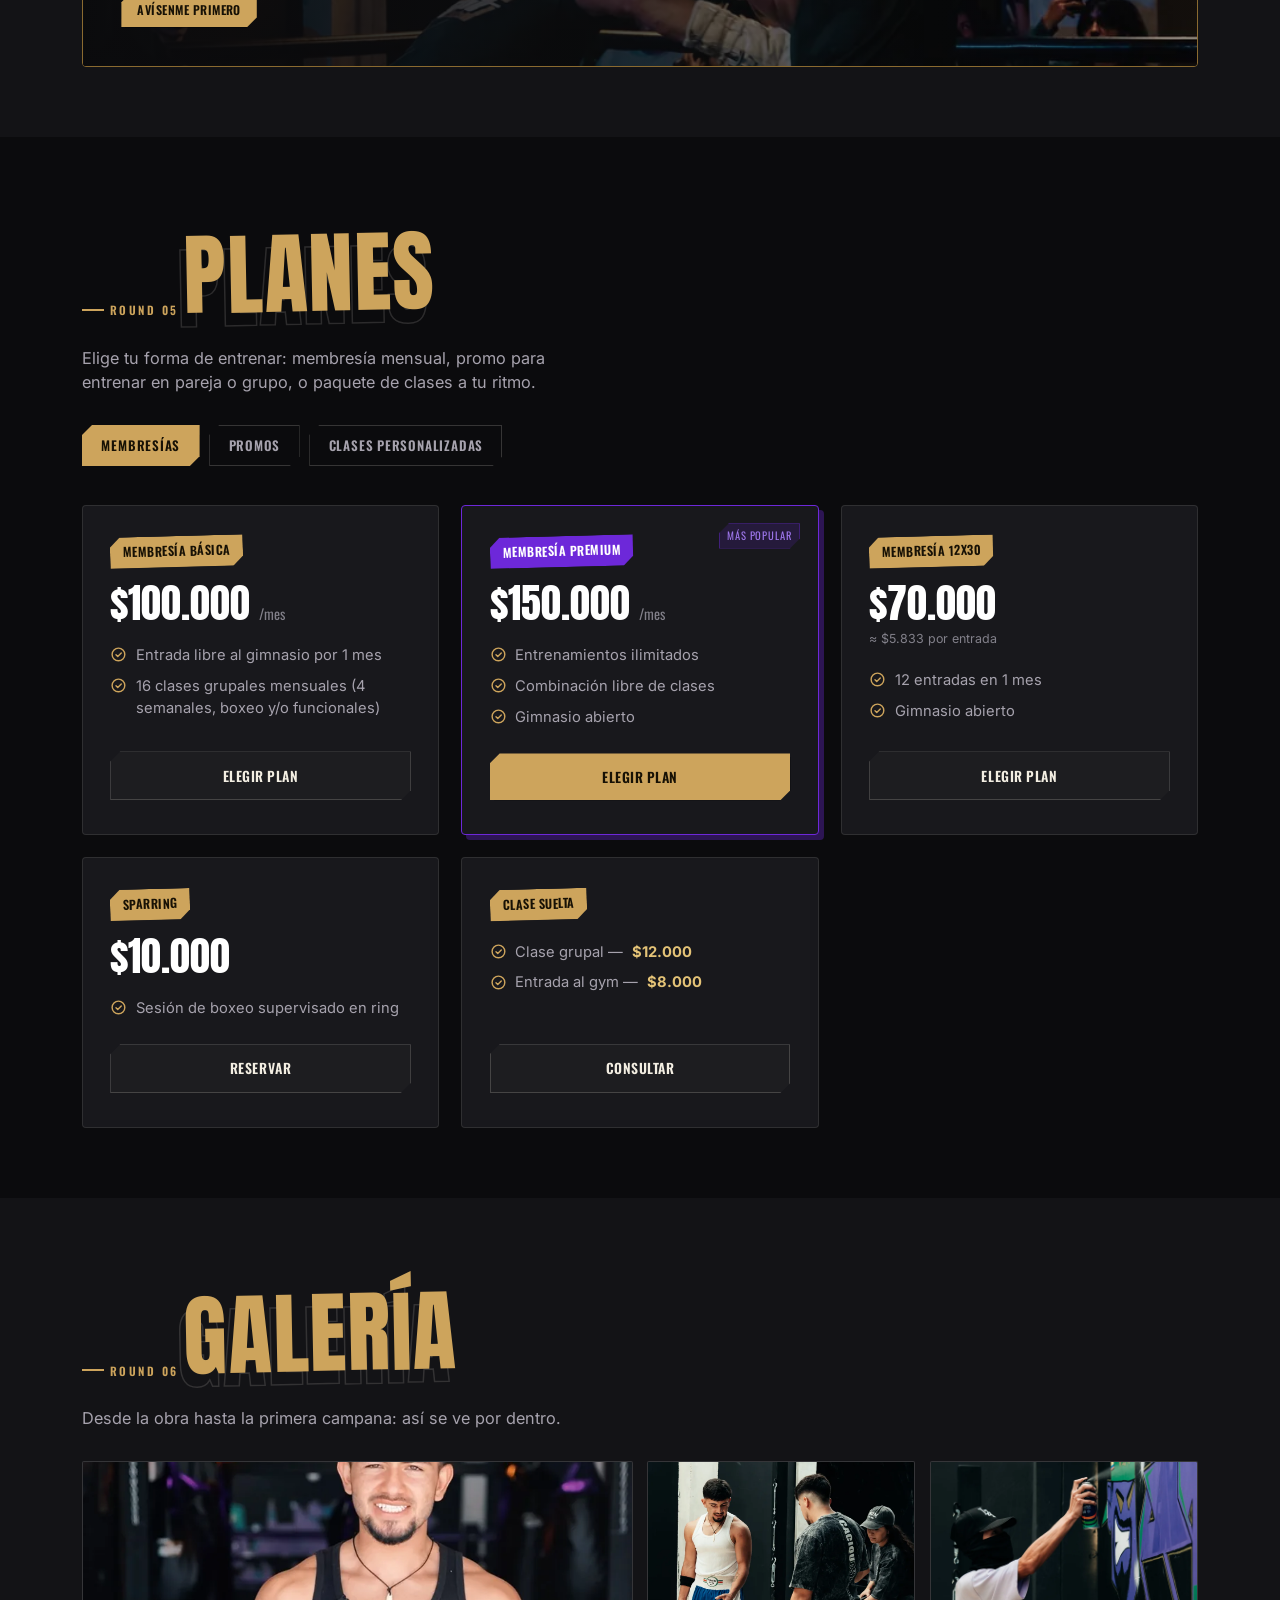
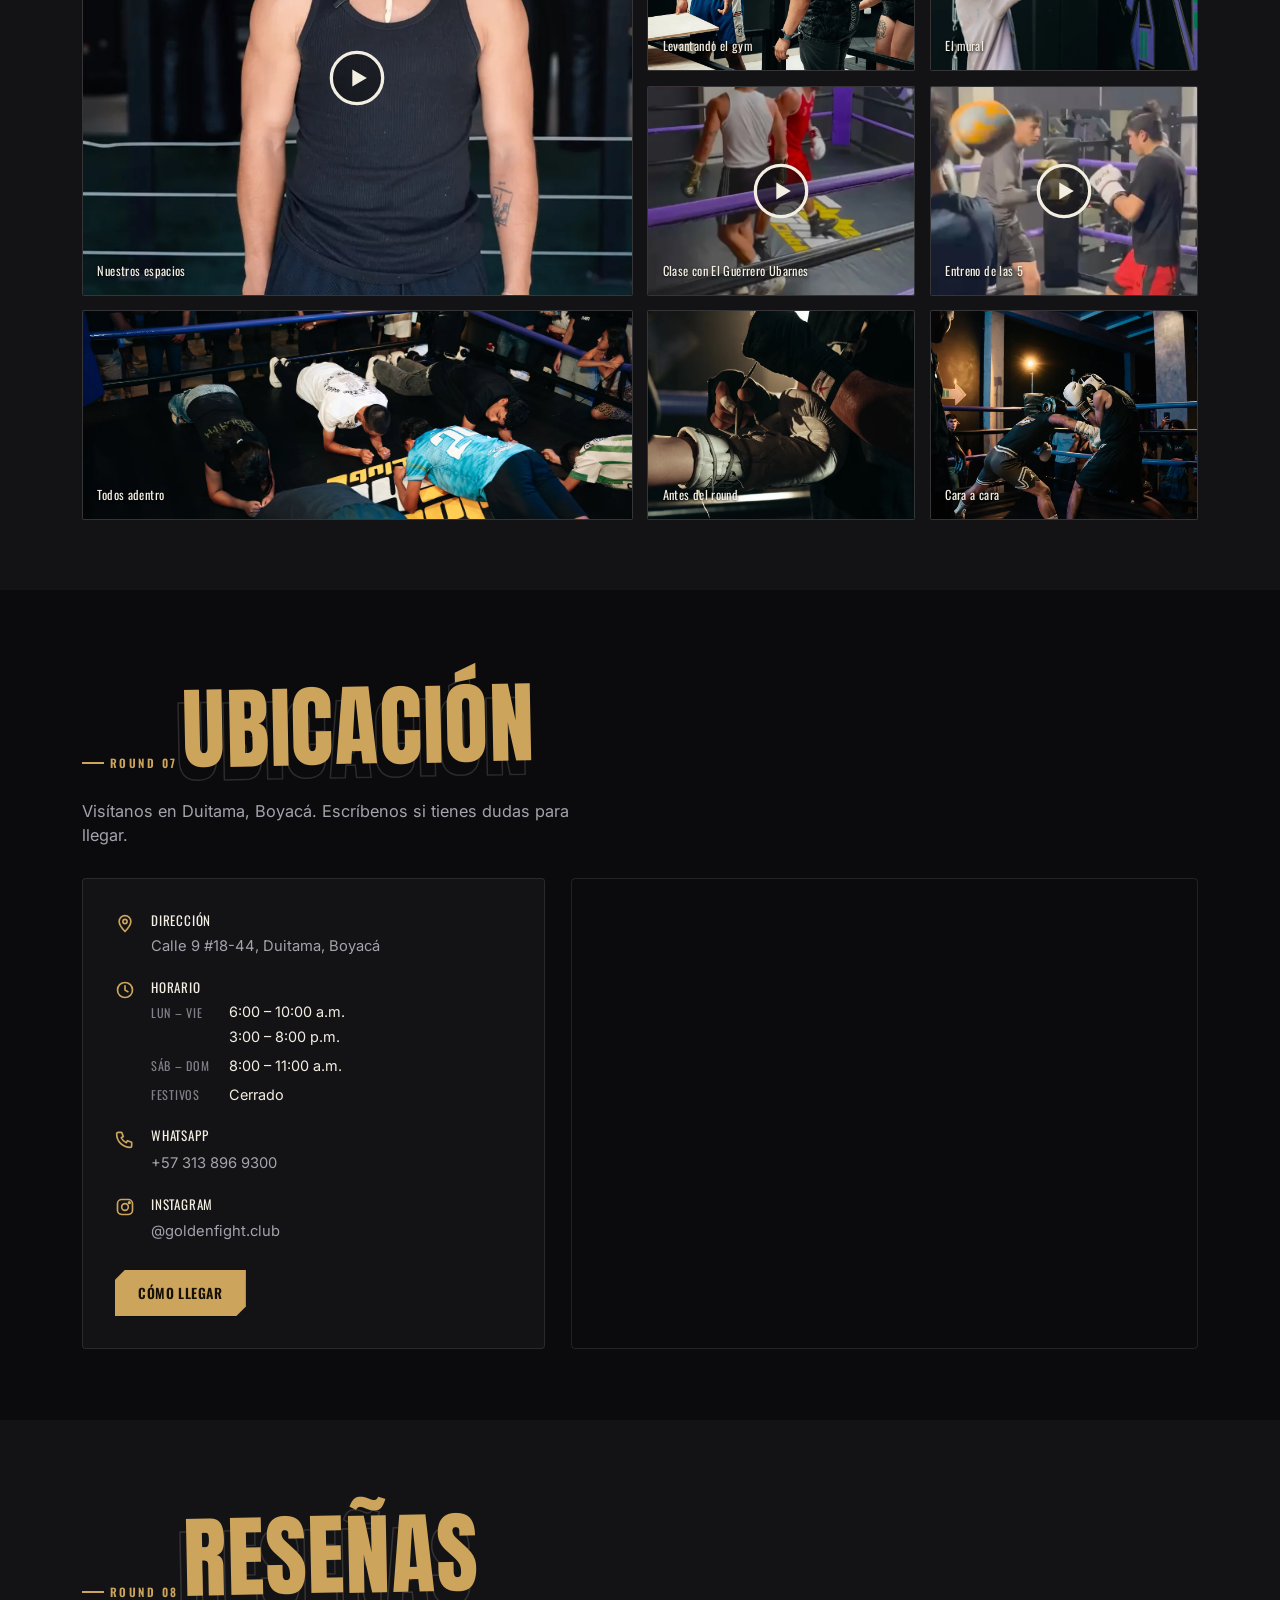
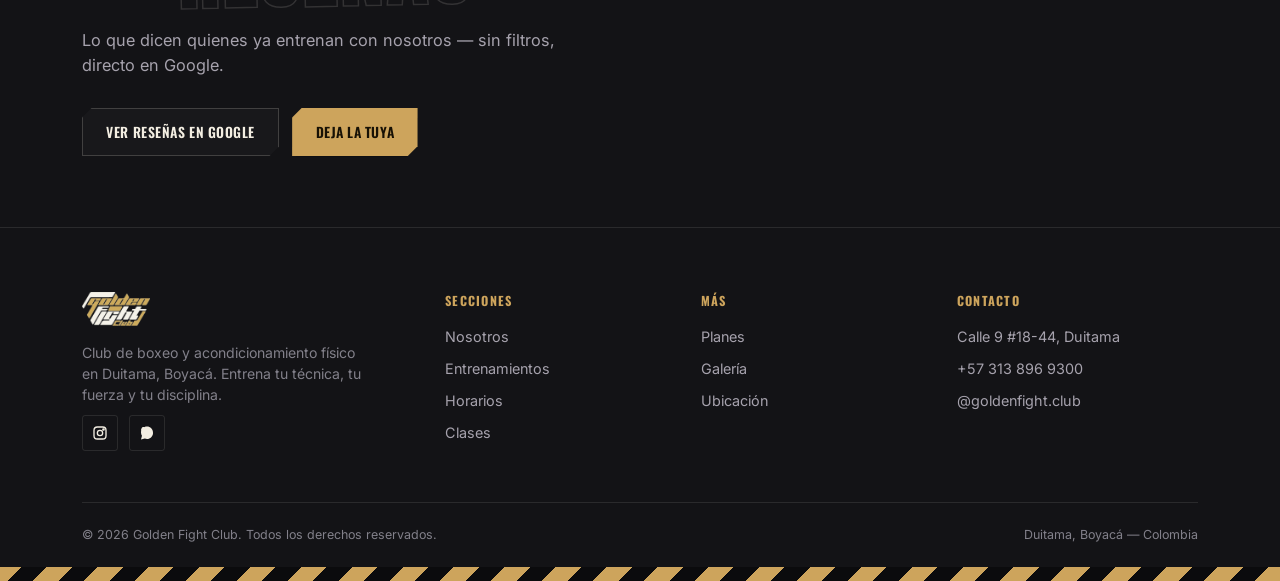
==== commit bd9d529a: "Editor: cambios de contenido" ====
--- a/index.html
+++ b/index.html
@@ -1,6 +1,5 @@
 <!DOCTYPE html>
-<html lang="es">
-<head>
+<html lang="es"><head>
 <meta charset="UTF-8">
 <meta name="viewport" content="width=device-width, initial-scale=1, viewport-fit=cover">
 <title>Golden Fight Club — Boxeo &amp; Acondicionamiento en Duitama</title>
@@ -63,14 +62,14 @@
 <link rel="icon" type="image/png" sizes="32x32" href="assets/img/favicon-32.png?v=3">
 <link rel="apple-touch-icon" sizes="180x180" href="assets/img/apple-touch-icon.png?v=3">
 <link rel="preconnect" href="https://fonts.googleapis.com">
-<link rel="preconnect" href="https://fonts.gstatic.com" crossorigin>
-<link href="https://fonts.googleapis.com/css2?family=Anton&family=Oswald:wght@400;500;600;700&family=Inter:wght@400;500;600;700;800&display=swap" rel="stylesheet">
+<link rel="preconnect" href="https://fonts.gstatic.com" crossorigin="">
+<link href="https://fonts.googleapis.com/css2?family=Anton&amp;family=Oswald:wght@400;500;600;700&amp;family=Inter:wght@400;500;600;700;800&amp;display=swap" rel="stylesheet">
 <link rel="stylesheet" href="assets/css/styles.css?v=34">
 </head>
 <body>
 
 <a class="skip-link" href="#main">Saltar al contenido</a>
-<svg class="grain" xmlns="http://www.w3.org/2000/svg"><filter id="n"><feTurbulence type="fractalNoise" baseFrequency="0.85" numOctaves="2" stitchTiles="stitch"/></filter><rect width="100%" height="100%" filter="url(#n)"/></svg>
+<svg class="grain" xmlns="http://www.w3.org/2000/svg"><filter id="n"><feTurbulence type="fractalNoise" baseFrequency="0.85" numOctaves="2" stitchTiles="stitch"></feTurbulence></filter><rect width="100%" height="100%" filter="url(#n)"></rect></svg>
 
 <!-- ============ HEADER ============ -->
 <header id="siteHeader">
@@ -81,7 +80,7 @@
     <div class="nav-actions">
       <a class="btn btn-gold btn-sm" href="https://wa.me/573138969300?text=%C2%A1Hola%21%20Vi%20la%20p%C3%A1gina%20web%20de%20Golden%20Fight%20Club%20y%20me%20gustar%C3%ADa%20recibir%20m%C3%A1s%20informaci%C3%B3n%20sobre%20los%20entrenamientos%20y%20los%20planes%20disponibles.%20%C2%BFPodr%C3%ADan%20ayudarme%3F" target="_blank" rel="noopener">Escríbenos</a>
       <button class="hamburger" id="menuToggle" aria-label="Abrir menú" aria-expanded="false" aria-controls="mobileMenu">
-        <svg id="menuIcon" viewBox="0 0 24 24" fill="none" stroke="currentColor" stroke-width="2" stroke-linecap="round"><path d="M3 6h18M3 12h18M3 18h18"/></svg>
+        <svg id="menuIcon" viewBox="0 0 24 24" fill="none" stroke="currentColor" stroke-width="2" stroke-linecap="round"><path d="M3 6h18M3 12h18M3 18h18"></path></svg>
       </button>
     </div>
   </div>
@@ -92,26 +91,26 @@
      Kolumbien, -05:00, siehe script.js). Das X blendet sie nur bis zum
      nächsten Seitenaufruf aus -- so gewollt, damit möglichst viele den
      Termin sehen. Bei einem neuen Termin data-hasta und die Texte ändern. -->
-<div class="aviso-barra" id="avisoBarra" data-hasta="2026-09-04T17:30:00-05:00" hidden>
+<div class="aviso-barra" id="avisoBarra" data-hasta="2026-09-04T17:30:00-05:00" hidden="">
   <a class="aviso-barra-texto" href="#clases">
     <strong>Viernes 4 de septiembre · 4:30 p.m.</strong>
     <span>Jornada de sparring — $5.000 la clase</span>
   </a>
   <a class="aviso-barra-cta" href="https://wa.me/573138969300?text=%C2%A1Hola%21%20Vi%20la%20jornada%20de%20sparring%20del%20viernes%204%20de%20septiembre%20a%20las%204%3A30%20p.m.%20y%20quiero%20apartar%20mi%20cupo." target="_blank" rel="noopener">Apartar cupo</a>
   <button class="aviso-barra-cerrar" id="avisoCerrar" aria-label="Cerrar aviso">
-    <svg viewBox="0 0 24 24" fill="none" stroke="currentColor" stroke-width="2.2" stroke-linecap="round"><path d="M6 6l12 12M18 6L6 18"/></svg>
+    <svg viewBox="0 0 24 24" fill="none" stroke="currentColor" stroke-width="2.2" stroke-linecap="round"><path d="M6 6l12 12M18 6L6 18"></path></svg>
   </button>
 </div>
 
 <nav class="mobile-menu" id="mobileMenu" aria-label="Navegación principal">
-  <a href="#nosotros" data-nav><span class="rn">01</span> Nosotros</a>
-  <a href="#entrenamientos" data-nav><span class="rn">02</span> Entrenamientos</a>
-  <a href="#horarios" data-nav><span class="rn">03</span> Horarios</a>
-  <a href="#clases" data-nav><span class="rn">04</span> Clases</a>
-  <a href="#planes" data-nav><span class="rn">05</span> Planes</a>
-  <a href="#galeria" data-nav><span class="rn">06</span> Galería</a>
-  <a href="#ubicacion" data-nav><span class="rn">07</span> Ubicación</a>
-  <a href="#resenas" data-nav><span class="rn">08</span> Reseñas</a>
+  <a href="#nosotros" data-nav=""><span class="rn">01</span> Nosotros</a>
+  <a href="#entrenamientos" data-nav=""><span class="rn">02</span> Entrenamientos</a>
+  <a href="#horarios" data-nav=""><span class="rn">03</span> Horarios</a>
+  <a href="#clases" data-nav=""><span class="rn">04</span> Clases</a>
+  <a href="#planes" data-nav=""><span class="rn">05</span> Planes</a>
+  <a href="#galeria" data-nav=""><span class="rn">06</span> Galería</a>
+  <a href="#ubicacion" data-nav=""><span class="rn">07</span> Ubicación</a>
+  <a href="#resenas" data-nav=""><span class="rn">08</span> Reseñas</a>
   <a class="btn btn-gold" href="https://wa.me/573138969300?text=%C2%A1Hola%21%20Vi%20la%20p%C3%A1gina%20web%20de%20Golden%20Fight%20Club%20y%20me%20gustar%C3%ADa%20recibir%20m%C3%A1s%20informaci%C3%B3n%20sobre%20los%20entrenamientos%20y%20los%20planes%20disponibles.%20%C2%BFPodr%C3%ADan%20ayudarme%3F" target="_blank" rel="noopener">Escríbenos por WhatsApp</a>
 </nav>
 
@@ -120,11 +119,11 @@
 <!-- ============ HERO ============ -->
 <section class="hero" id="top">
   <div class="wrap hero-grid">
-    <div data-reveal>
+    <div data-reveal="">
       <span class="eyebrow">Duitama · Boyacá — Club de boxeo</span>
       <h1>
         <span class="line white">SUBE AL RING</span>
-        <span class="line gold">DE TU MEJOR VERSIÓN</span>
+        <span class="line gold">DE TU MEJOR VERSIÓN!</span>
       </h1>
       <p class="lede">En Golden Fight Club entrenas boxeo y funcional con acompañamiento real, sparring supervisado y un plan para cada objetivo. Sin excusas, con guantes puestos.</p>
       <div class="hero-ctas">
@@ -137,17 +136,17 @@
         <li><span class="dot"></span> 📍 Duitama, Boyacá</li>
       </ul>
     </div>
-    <div class="timer-wrap" data-reveal>
+    <div class="timer-wrap" data-reveal="">
       <div class="round-timer" id="roundTimer" aria-hidden="true">
         <svg viewBox="0 0 200 200">
           <defs>
             <linearGradient id="ringGrad" x1="0" y1="0" x2="1" y2="1">
-              <stop offset="0%" stop-color="#e4c377"/>
-              <stop offset="100%" stop-color="#6d28d9"/>
+              <stop offset="0%" stop-color="#e4c377"></stop>
+              <stop offset="100%" stop-color="#6d28d9"></stop>
             </linearGradient>
           </defs>
-          <circle class="ring-track" cx="100" cy="100" r="90"/>
-          <circle class="ring-progress" id="ringProgress" cx="100" cy="100" r="90"/>
+          <circle class="ring-track" cx="100" cy="100" r="90"></circle>
+          <circle class="ring-progress" id="ringProgress" cx="100" cy="100" r="90"></circle>
         </svg>
         <div class="round-timer-face">
           <span class="rlabel">Round 1</span>
@@ -190,12 +189,12 @@
 <!-- ============ ROUND 01 — QUIÉNES SOMOS ============ -->
 <section class="section" id="nosotros">
   <div class="wrap">
-    <div class="section-head" data-reveal>
+    <div class="section-head" data-reveal="">
       <span class="eyebrow">Round 01</span>
       <h2 class="round-title"><span class="ghost" aria-hidden="true">QUIÉNES SOMOS</span><span class="fg">QUIÉNES SOMOS</span></h2>
     </div>
 
-    <div class="historia-grid" data-reveal>
+    <div class="historia-grid" data-reveal="">
       <div class="historia-copy">
         <p class="historia-kicker">Somos Golden Fight Club.</p>
         <p>Golden Fight Club no es un gimnasio. Es el resultado de un sueño compartido, de dos personas que decidieron transformar su pasión en un movimiento.</p>
@@ -219,20 +218,20 @@
               <img src="assets/img/nosotros-3.webp" alt="Comunidad Golden Fight Club en el ring">
               <div><span class="yr">La comunidad</span><span class="cap">Familias que entrenan juntas</span></div>
             </div>
-            <div class="history-slide" data-video>
-              <video src="assets/video/nosotros.mp4" muted playsinline preload="metadata"></video>
+            <div class="history-slide" data-video="">
+              <video src="assets/video/nosotros.mp4" muted="" playsinline="" preload="metadata"></video>
               <button class="history-mute" id="historyMute" aria-label="Activar sonido" aria-pressed="false">
-                <svg class="ic-off" viewBox="0 0 24 24" fill="none" stroke="currentColor" stroke-width="2" stroke-linecap="round" stroke-linejoin="round"><path d="M11 5 6 9H3v6h3l5 4V5z"/><path d="M23 9l-6 6M17 9l6 6"/></svg>
-                <svg class="ic-on" viewBox="0 0 24 24" fill="none" stroke="currentColor" stroke-width="2" stroke-linecap="round" stroke-linejoin="round" style="display:none;"><path d="M11 5 6 9H3v6h3l5 4V5z"/><path d="M15.5 8.5a5 5 0 0 1 0 7"/><path d="M18.5 5.5a9 9 0 0 1 0 13"/></svg>
+                <svg class="ic-off" viewBox="0 0 24 24" fill="none" stroke="currentColor" stroke-width="2" stroke-linecap="round" stroke-linejoin="round"><path d="M11 5 6 9H3v6h3l5 4V5z"></path><path d="M23 9l-6 6M17 9l6 6"></path></svg>
+                <svg class="ic-on" viewBox="0 0 24 24" fill="none" stroke="currentColor" stroke-width="2" stroke-linecap="round" stroke-linejoin="round" style="display:none;"><path d="M11 5 6 9H3v6h3l5 4V5z"></path><path d="M15.5 8.5a5 5 0 0 1 0 7"></path><path d="M18.5 5.5a9 9 0 0 1 0 13"></path></svg>
               </button>
               <div><span class="yr">En movimiento</span><span class="cap">Un round por dentro</span></div>
             </div>
           </div>
         </div>
         <div class="history-controls">
-          <button class="testi-arrow" id="historyPrev" aria-label="Anterior"><svg viewBox="0 0 24 24" fill="none" stroke="currentColor" stroke-width="2" stroke-linecap="round" stroke-linejoin="round"><path d="M15 6l-6 6 6 6"/></svg></button>
+          <button class="testi-arrow" id="historyPrev" aria-label="Anterior"><svg viewBox="0 0 24 24" fill="none" stroke="currentColor" stroke-width="2" stroke-linecap="round" stroke-linejoin="round"><path d="M15 6l-6 6 6 6"></path></svg></button>
           <div class="testi-dots" id="historyDots"></div>
-          <button class="testi-arrow" id="historyNext" aria-label="Siguiente"><svg viewBox="0 0 24 24" fill="none" stroke="currentColor" stroke-width="2" stroke-linecap="round" stroke-linejoin="round"><path d="M9 6l6 6-6 6"/></svg></button>
+          <button class="testi-arrow" id="historyNext" aria-label="Siguiente"><svg viewBox="0 0 24 24" fill="none" stroke="currentColor" stroke-width="2" stroke-linecap="round" stroke-linejoin="round"><path d="M9 6l6 6-6 6"></path></svg></button>
         </div>
       </div>
     </div>
@@ -242,12 +241,12 @@
 <!-- ============ ROUND 02 — ENTRENAMIENTOS ============ -->
 <section class="section alt" id="entrenamientos">
   <div class="wrap">
-    <div class="section-head" data-reveal>
+    <div class="section-head" data-reveal="">
       <span class="eyebrow">Round 02</span>
       <h2 class="round-title"><span class="ghost" aria-hidden="true">ENCUENTRA TU RITMO</span><span class="fg">ENCUENTRA TU RITMO</span></h2>
       <p class="lede">Cuatro formas de entrenar bajo el mismo techo. Eliges según tu objetivo y cambias cuando quieras.</p>
     </div>
-    <div class="training-grid" data-reveal>
+    <div class="training-grid" data-reveal="">
       <article class="training-card">
         <span class="training-num">01</span>
         <h3><span aria-hidden="true">🥊</span> Boxeo</h3>
@@ -275,13 +274,13 @@
 <!-- ============ ROUND 03 — HORARIOS ============ -->
 <section class="section" id="horarios">
   <div class="wrap">
-    <div class="section-head" data-reveal>
+    <div class="section-head" data-reveal="">
       <span class="eyebrow">Round 03</span>
       <h2 class="round-title"><span class="ghost" aria-hidden="true">HORARIOS</span><span class="fg">HORARIOS</span></h2>
       <p class="lede">Dos franjas entre semana para que entrenes antes o después del trabajo, el colegio o la universidad, y una franja en la mañana los fines de semana. Un solo horario para todos.</p>
     </div>
-    <span class="info-flag" data-reveal>🥊 Mismo horario para adultos, estudiantes y niños</span>
-    <div class="horarios-grid" data-reveal>
+    <span class="info-flag" data-reveal="">🥊 Mismo horario para adultos, estudiantes y niños</span>
+    <div class="horarios-grid" data-reveal="">
       <div class="status-card">
         <span class="pill open" id="statusPill">Consultando…</span>
         <h3 id="statusHeadline">Un momento…</h3>
@@ -315,7 +314,7 @@
      (.avisos-vacio) entfernen. -->
 <section class="section alt" id="clases">
   <div class="wrap">
-    <div class="section-head" data-reveal>
+    <div class="section-head" data-reveal="">
       <span class="eyebrow">Round 04</span>
       <h2 class="round-title"><span class="ghost" aria-hidden="true">CLASES GRUPALES</span><span class="fg">CLASES GRUPALES</span></h2>
       <p class="lede">Clases dirigidas con entrenador, a la misma hora toda la semana. Llega unos minutos antes para vendarte y calentar.</p>
@@ -324,7 +323,7 @@
     <!-- Klassen als gleich große Kacheln in einer Reihe pro Tagesgruppe:
          nebeneinander liefen die 5 Wochentags- gegen die 2 Wochenendklassen
          auf sehr ungleich hohe Karten hinaus. -->
-    <div class="clases-bloque" data-reveal>
+    <div class="clases-bloque" data-reveal="">
       <h3 class="clases-dia">Lunes a viernes</h3>
       <div class="clases-fila">
         <div class="clase-item"><span class="hora">6:00 a.m.</span><span class="clase funcional">Funcional</span></div>
@@ -335,7 +334,7 @@
       </div>
     </div>
 
-    <div class="clases-bloque" data-reveal>
+    <div class="clases-bloque" data-reveal="">
       <h3 class="clases-dia">Sábados y domingos</h3>
       <div class="clases-fila">
         <div class="clase-item"><span class="hora">8:00 a.m.</span><span class="clase funcional">Funcional</span></div>
@@ -345,7 +344,7 @@
       <p class="clases-nota">Las clases personalizadas no tienen horario fijo: se coordinan directamente con el entrenador. <a href="https://wa.me/573138969300?text=%C2%A1Hola%21%20Me%20interesan%20las%20clases%20personalizadas.%20%C2%BFC%C3%B3mo%20coordinamos%20el%20horario%3F" target="_blank" rel="noopener">Escríbenos para acordar la hora</a>.</p>
     </div>
 
-    <div class="avisos" data-reveal>
+    <div class="avisos" data-reveal="">
       <h3 class="avisos-titulo">Clases especiales y eventos</h3>
       <div class="events-grid">
         <div class="event-card" data-hasta="2026-09-04T17:30:00-05:00">
@@ -364,7 +363,7 @@
           <p class="evento-pie">Fecha, cupos y detalles: muy pronto.</p>
           <a class="btn btn-gold btn-sm" href="https://wa.me/573138969300?text=%C2%A1Hola%21%20Vi%20lo%20de%20Empresarios%20en%20el%20ring%20y%20quiero%20que%20me%20avisen%20apenas%20tengan%20fecha%20y%20cupos." target="_blank" rel="noopener">Avísenme primero</a>
         </article>
-        <div class="event-card avisos-vacio" data-vacio hidden>
+        <div class="event-card avisos-vacio" data-vacio="" hidden="">
           <div>
             <h3>Por ahora no hay nada programado</h3>
             <p>Aquí anunciamos masterclasses, jornadas de sparring y torneos. Escríbenos y te avisamos apenas abramos cupos.</p>
@@ -379,13 +378,13 @@
 <!-- ============ ROUND 05 — PLANES ============ -->
 <section class="section" id="planes">
   <div class="wrap">
-    <div class="section-head" data-reveal>
+    <div class="section-head" data-reveal="">
       <span class="eyebrow">Round 05</span>
       <h2 class="round-title"><span class="ghost" aria-hidden="true">PLANES</span><span class="fg">PLANES</span></h2>
       <p class="lede">Elige tu forma de entrenar: membresía mensual, promo para entrenar en pareja o grupo, o paquete de clases a tu ritmo.</p>
     </div>
 
-    <div class="tabs" role="tablist" aria-label="Categorías de planes" data-reveal>
+    <div class="tabs" role="tablist" aria-label="Categorías de planes" data-reveal="">
       <button class="tab-btn is-active" data-tab="membresias" role="tab" aria-selected="true">Membresías</button>
       <button class="tab-btn" data-tab="promos" role="tab" aria-selected="false">Promos</button>
       <button class="tab-btn" data-tab="personalizados" role="tab" aria-selected="false">Clases personalizadas</button>
@@ -398,8 +397,8 @@
           <span class="plan-ribbon">Membresía básica</span>
           <div class="plan-price">$100.000 <small>/mes</small></div>
           <ul class="plan-features">
-            <li><svg viewBox="0 0 24 24" fill="none" stroke="currentColor" stroke-width="2" stroke-linecap="round" stroke-linejoin="round"><circle cx="12" cy="12" r="9"/><path d="M8.5 12.5l2.5 2.5 5-5"/></svg> Entrada libre al gimnasio por 1 mes</li>
-            <li><svg viewBox="0 0 24 24" fill="none" stroke="currentColor" stroke-width="2" stroke-linecap="round" stroke-linejoin="round"><circle cx="12" cy="12" r="9"/><path d="M8.5 12.5l2.5 2.5 5-5"/></svg> 16 clases grupales mensuales (4 semanales, boxeo y/o funcionales)</li>
+            <li><svg viewBox="0 0 24 24" fill="none" stroke="currentColor" stroke-width="2" stroke-linecap="round" stroke-linejoin="round"><circle cx="12" cy="12" r="9"></circle><path d="M8.5 12.5l2.5 2.5 5-5"></path></svg> Entrada libre al gimnasio por 1 mes</li>
+            <li><svg viewBox="0 0 24 24" fill="none" stroke="currentColor" stroke-width="2" stroke-linecap="round" stroke-linejoin="round"><circle cx="12" cy="12" r="9"></circle><path d="M8.5 12.5l2.5 2.5 5-5"></path></svg> 16 clases grupales mensuales (4 semanales, boxeo y/o funcionales)</li>
           </ul>
           <a class="btn btn-outline" href="https://wa.me/573138969300?text=%C2%A1Hola%21%20Vi%20la%20Membres%C3%ADa%20B%C3%A1sica%20%28%24100.000%20al%20mes%29%20en%20la%20p%C3%A1gina%20de%20Golden%20Fight%20Club%20y%20me%20gustar%C3%ADa%20inscribirme.%20%C2%BFQu%C3%A9%20necesito%20para%20empezar%3F" target="_blank" rel="noopener">Elegir plan</a>
         </div>
@@ -408,9 +407,9 @@
           <span class="plan-ribbon">Membresía premium</span>
           <div class="plan-price">$150.000 <small>/mes</small></div>
           <ul class="plan-features">
-            <li><svg viewBox="0 0 24 24" fill="none" stroke="currentColor" stroke-width="2" stroke-linecap="round" stroke-linejoin="round"><circle cx="12" cy="12" r="9"/><path d="M8.5 12.5l2.5 2.5 5-5"/></svg> Entrenamientos ilimitados</li>
-            <li><svg viewBox="0 0 24 24" fill="none" stroke="currentColor" stroke-width="2" stroke-linecap="round" stroke-linejoin="round"><circle cx="12" cy="12" r="9"/><path d="M8.5 12.5l2.5 2.5 5-5"/></svg> Combinación libre de clases</li>
-            <li><svg viewBox="0 0 24 24" fill="none" stroke="currentColor" stroke-width="2" stroke-linecap="round" stroke-linejoin="round"><circle cx="12" cy="12" r="9"/><path d="M8.5 12.5l2.5 2.5 5-5"/></svg> Gimnasio abierto</li>
+            <li><svg viewBox="0 0 24 24" fill="none" stroke="currentColor" stroke-width="2" stroke-linecap="round" stroke-linejoin="round"><circle cx="12" cy="12" r="9"></circle><path d="M8.5 12.5l2.5 2.5 5-5"></path></svg> Entrenamientos ilimitados</li>
+            <li><svg viewBox="0 0 24 24" fill="none" stroke="currentColor" stroke-width="2" stroke-linecap="round" stroke-linejoin="round"><circle cx="12" cy="12" r="9"></circle><path d="M8.5 12.5l2.5 2.5 5-5"></path></svg> Combinación libre de clases</li>
+            <li><svg viewBox="0 0 24 24" fill="none" stroke="currentColor" stroke-width="2" stroke-linecap="round" stroke-linejoin="round"><circle cx="12" cy="12" r="9"></circle><path d="M8.5 12.5l2.5 2.5 5-5"></path></svg> Gimnasio abierto</li>
           </ul>
           <a class="btn btn-gold" href="https://wa.me/573138969300?text=%C2%A1Hola%21%20Me%20interesa%20la%20Membres%C3%ADa%20Premium%20%28%24150.000%20al%20mes%29%20de%20Golden%20Fight%20Club.%20%C2%BFPodr%C3%ADan%20contarme%20m%C3%A1s%20sobre%20el%20proceso%20de%20inscripci%C3%B3n%3F" target="_blank" rel="noopener">Elegir plan</a>
         </div>
@@ -419,8 +418,8 @@
           <div class="plan-price">$70.000</div>
           <p class="plan-per">≈ $5.833 por entrada</p>
           <ul class="plan-features">
-            <li><svg viewBox="0 0 24 24" fill="none" stroke="currentColor" stroke-width="2" stroke-linecap="round" stroke-linejoin="round"><circle cx="12" cy="12" r="9"/><path d="M8.5 12.5l2.5 2.5 5-5"/></svg> 12 entradas en 1 mes</li>
-            <li><svg viewBox="0 0 24 24" fill="none" stroke="currentColor" stroke-width="2" stroke-linecap="round" stroke-linejoin="round"><circle cx="12" cy="12" r="9"/><path d="M8.5 12.5l2.5 2.5 5-5"/></svg> Gimnasio abierto</li>
+            <li><svg viewBox="0 0 24 24" fill="none" stroke="currentColor" stroke-width="2" stroke-linecap="round" stroke-linejoin="round"><circle cx="12" cy="12" r="9"></circle><path d="M8.5 12.5l2.5 2.5 5-5"></path></svg> 12 entradas en 1 mes</li>
+            <li><svg viewBox="0 0 24 24" fill="none" stroke="currentColor" stroke-width="2" stroke-linecap="round" stroke-linejoin="round"><circle cx="12" cy="12" r="9"></circle><path d="M8.5 12.5l2.5 2.5 5-5"></path></svg> Gimnasio abierto</li>
           </ul>
           <a class="btn btn-outline" href="https://wa.me/573138969300?text=%C2%A1Hola%21%20Me%20interesa%20la%20Membres%C3%ADa%2012x30%20%28%2470.000%29%20que%20vi%20en%20la%20p%C3%A1gina%20de%20Golden%20Fight%20Club.%20%C2%BFPodr%C3%ADan%20contarme%20c%C3%B3mo%20funciona%3F" target="_blank" rel="noopener">Elegir plan</a>
         </div>
@@ -428,15 +427,15 @@
           <span class="plan-ribbon">Sparring</span>
           <div class="plan-price">$10.000</div>
           <ul class="plan-features">
-            <li><svg viewBox="0 0 24 24" fill="none" stroke="currentColor" stroke-width="2" stroke-linecap="round" stroke-linejoin="round"><circle cx="12" cy="12" r="9"/><path d="M8.5 12.5l2.5 2.5 5-5"/></svg> Sesión de boxeo supervisado en ring</li>
+            <li><svg viewBox="0 0 24 24" fill="none" stroke="currentColor" stroke-width="2" stroke-linecap="round" stroke-linejoin="round"><circle cx="12" cy="12" r="9"></circle><path d="M8.5 12.5l2.5 2.5 5-5"></path></svg> Sesión de boxeo supervisado en ring</li>
           </ul>
           <a class="btn btn-outline" href="https://wa.me/573138969300?text=%C2%A1Hola%21%20Me%20gustar%C3%ADa%20reservar%20una%20sesi%C3%B3n%20de%20Sparring%20supervisado%20en%20ring%20%28%2410.000%29.%20%C2%BFQu%C3%A9%20d%C3%ADas%20tienen%20disponibilidad%3F" target="_blank" rel="noopener">Reservar</a>
         </div>
         <div class="plan-card">
           <span class="plan-ribbon">Clase suelta</span>
           <ul class="plan-features" style="margin-top:.3rem;">
-            <li><svg viewBox="0 0 24 24" fill="none" stroke="currentColor" stroke-width="2" stroke-linecap="round" stroke-linejoin="round"><circle cx="12" cy="12" r="9"/><path d="M8.5 12.5l2.5 2.5 5-5"/></svg> Clase grupal — <b style="color:var(--gold-2);">$12.000</b></li>
-            <li><svg viewBox="0 0 24 24" fill="none" stroke="currentColor" stroke-width="2" stroke-linecap="round" stroke-linejoin="round"><circle cx="12" cy="12" r="9"/><path d="M8.5 12.5l2.5 2.5 5-5"/></svg> Entrada al gym — <b style="color:var(--gold-2);">$8.000</b></li>
+            <li><svg viewBox="0 0 24 24" fill="none" stroke="currentColor" stroke-width="2" stroke-linecap="round" stroke-linejoin="round"><circle cx="12" cy="12" r="9"></circle><path d="M8.5 12.5l2.5 2.5 5-5"></path></svg> Clase grupal — <b style="color:var(--gold-2);">$12.000</b></li>
+            <li><svg viewBox="0 0 24 24" fill="none" stroke="currentColor" stroke-width="2" stroke-linecap="round" stroke-linejoin="round"><circle cx="12" cy="12" r="9"></circle><path d="M8.5 12.5l2.5 2.5 5-5"></path></svg> Entrada al gym — <b style="color:var(--gold-2);">$8.000</b></li>
           </ul>
           <a class="btn btn-outline" href="https://wa.me/573138969300?text=%C2%A1Hola%21%20Me%20gustar%C3%ADa%20m%C3%A1s%20informaci%C3%B3n%20sobre%20la%20clase%20suelta%20y%20la%20entrada%20al%20gimnasio%20por%20d%C3%ADa.%20%C2%BFC%C3%B3mo%20funciona%20y%20cu%C3%A1l%20es%20el%20proceso%3F" target="_blank" rel="noopener">Consultar</a>
         </div>
@@ -450,8 +449,8 @@
           <span class="plan-ribbon">Trío</span>
           <div class="plan-price">$240.000</div>
           <ul class="plan-features">
-            <li><svg viewBox="0 0 24 24" fill="none" stroke="currentColor" stroke-width="2" stroke-linecap="round" stroke-linejoin="round"><circle cx="12" cy="12" r="9"/><path d="M8.5 12.5l2.5 2.5 5-5"/></svg> Plan base para 3 personas</li>
-            <li><svg viewBox="0 0 24 24" fill="none" stroke="currentColor" stroke-width="2" stroke-linecap="round" stroke-linejoin="round"><circle cx="12" cy="12" r="9"/><path d="M8.5 12.5l2.5 2.5 5-5"/></svg> o plan base por 3 meses</li>
+            <li><svg viewBox="0 0 24 24" fill="none" stroke="currentColor" stroke-width="2" stroke-linecap="round" stroke-linejoin="round"><circle cx="12" cy="12" r="9"></circle><path d="M8.5 12.5l2.5 2.5 5-5"></path></svg> Plan base para 3 personas</li>
+            <li><svg viewBox="0 0 24 24" fill="none" stroke="currentColor" stroke-width="2" stroke-linecap="round" stroke-linejoin="round"><circle cx="12" cy="12" r="9"></circle><path d="M8.5 12.5l2.5 2.5 5-5"></path></svg> o plan base por 3 meses</li>
           </ul>
           <a class="btn btn-outline" href="https://wa.me/573138969300?text=%C2%A1Hola%21%20Me%20interesa%20la%20promo%20Tr%C3%ADo%20%28%24240.000%29%20para%20inscribirme%20junto%20con%20dos%20personas%20m%C3%A1s.%20%C2%BFPodr%C3%ADan%20darme%20m%C3%A1s%20detalles%3F" target="_blank" rel="noopener">Elegir promo</a>
         </div>
@@ -461,7 +460,7 @@
           <div class="plan-price">$180.000</div>
           <p class="plan-per">$90.000 por persona</p>
           <ul class="plan-features">
-            <li><svg viewBox="0 0 24 24" fill="none" stroke="currentColor" stroke-width="2" stroke-linecap="round" stroke-linejoin="round"><circle cx="12" cy="12" r="9"/><path d="M8.5 12.5l2.5 2.5 5-5"/></svg> Plan base para 2 personas</li>
+            <li><svg viewBox="0 0 24 24" fill="none" stroke="currentColor" stroke-width="2" stroke-linecap="round" stroke-linejoin="round"><circle cx="12" cy="12" r="9"></circle><path d="M8.5 12.5l2.5 2.5 5-5"></path></svg> Plan base para 2 personas</li>
           </ul>
           <a class="btn btn-gold" href="https://wa.me/573138969300?text=%C2%A1Hola%21%20Me%20interesa%20el%20Plan%20Duo%20%28%24180.000%29%20para%20entrenar%20junto%20con%20otra%20persona.%20%C2%BFPodr%C3%ADan%20darme%20m%C3%A1s%20detalles%20sobre%20c%C3%B3mo%20inscribirnos%3F" target="_blank" rel="noopener">Elegir promo</a>
         </div>
@@ -469,7 +468,7 @@
           <span class="plan-ribbon">Estudiantes</span>
           <div class="plan-price">$70.000</div>
           <ul class="plan-features">
-            <li><svg viewBox="0 0 24 24" fill="none" stroke="currentColor" stroke-width="2" stroke-linecap="round" stroke-linejoin="round"><circle cx="12" cy="12" r="9"/><path d="M8.5 12.5l2.5 2.5 5-5"/></svg> Con carné estudiantil vigente</li>
+            <li><svg viewBox="0 0 24 24" fill="none" stroke="currentColor" stroke-width="2" stroke-linecap="round" stroke-linejoin="round"><circle cx="12" cy="12" r="9"></circle><path d="M8.5 12.5l2.5 2.5 5-5"></path></svg> Con carné estudiantil vigente</li>
           </ul>
           <a class="btn btn-outline" href="https://wa.me/573138969300?text=%C2%A1Hola%21%20Soy%20estudiante%20y%20me%20interesa%20la%20promo%20para%20estudiantes%20%28%2470.000%29%20de%20Golden%20Fight%20Club.%20%C2%BFQu%C3%A9%20necesito%20para%20acceder%20a%20ella%3F" target="_blank" rel="noopener">Elegir promo</a>
         </div>
@@ -478,10 +477,10 @@
           <span class="plan-ribbon">Premium estudiante</span>
           <div class="plan-price">$110.000 <small>/mes</small></div>
           <ul class="plan-features">
-            <li><svg viewBox="0 0 24 24" fill="none" stroke="currentColor" stroke-width="2" stroke-linecap="round" stroke-linejoin="round"><circle cx="12" cy="12" r="9"/><path d="M8.5 12.5l2.5 2.5 5-5"/></svg> Entrenamientos ilimitados</li>
-            <li><svg viewBox="0 0 24 24" fill="none" stroke="currentColor" stroke-width="2" stroke-linecap="round" stroke-linejoin="round"><circle cx="12" cy="12" r="9"/><path d="M8.5 12.5l2.5 2.5 5-5"/></svg> Combinación libre de clases</li>
-            <li><svg viewBox="0 0 24 24" fill="none" stroke="currentColor" stroke-width="2" stroke-linecap="round" stroke-linejoin="round"><circle cx="12" cy="12" r="9"/><path d="M8.5 12.5l2.5 2.5 5-5"/></svg> Gimnasio abierto por 1 mes</li>
-            <li><svg viewBox="0 0 24 24" fill="none" stroke="currentColor" stroke-width="2" stroke-linecap="round" stroke-linejoin="round"><circle cx="12" cy="12" r="9"/><path d="M8.5 12.5l2.5 2.5 5-5"/></svg> Con carné estudiantil vigente</li>
+            <li><svg viewBox="0 0 24 24" fill="none" stroke="currentColor" stroke-width="2" stroke-linecap="round" stroke-linejoin="round"><circle cx="12" cy="12" r="9"></circle><path d="M8.5 12.5l2.5 2.5 5-5"></path></svg> Entrenamientos ilimitados</li>
+            <li><svg viewBox="0 0 24 24" fill="none" stroke="currentColor" stroke-width="2" stroke-linecap="round" stroke-linejoin="round"><circle cx="12" cy="12" r="9"></circle><path d="M8.5 12.5l2.5 2.5 5-5"></path></svg> Combinación libre de clases</li>
+            <li><svg viewBox="0 0 24 24" fill="none" stroke="currentColor" stroke-width="2" stroke-linecap="round" stroke-linejoin="round"><circle cx="12" cy="12" r="9"></circle><path d="M8.5 12.5l2.5 2.5 5-5"></path></svg> Gimnasio abierto por 1 mes</li>
+            <li><svg viewBox="0 0 24 24" fill="none" stroke="currentColor" stroke-width="2" stroke-linecap="round" stroke-linejoin="round"><circle cx="12" cy="12" r="9"></circle><path d="M8.5 12.5l2.5 2.5 5-5"></path></svg> Con carné estudiantil vigente</li>
           </ul>
           <a class="btn btn-outline" href="https://wa.me/573138969300?text=%C2%A1Hola%21%20Soy%20estudiante%20y%20me%20interesa%20la%20Membres%C3%ADa%20Premium%20Estudiante%20%28%24110.000%20al%20mes%29.%20%C2%BFQu%C3%A9%20debo%20presentar%20para%20acceder%20a%20este%20precio%3F" target="_blank" rel="noopener">Elegir plan</a>
         </div>
@@ -511,19 +510,19 @@
 <template id="equipoOculto">
 <section class="section alt" id="equipo">
   <div class="wrap">
-    <div class="section-head" data-reveal>
+    <div class="section-head" data-reveal="">
       <span class="eyebrow">Round 06</span>
       <h2 class="round-title"><span class="ghost" aria-hidden="true">EQUIPO</span><span class="fg">EQUIPO</span></h2>
       <p class="lede">El equipo que corrige tu guardia, cuenta tus rounds y te empuja un poco más cada clase.</p>
     </div>
-    <div class="coach-grid" data-reveal>
+    <div class="coach-grid" data-reveal="">
       <div class="coach-card">
         <div class="coach-avatar"><span>CB</span></div>
         <h3>Camilo "Barrilete"</h3>
         <div class="coach-role">Entrenador principal</div>
         <p class="coach-bio">Lidera los entrenamientos de boxeo: técnica, guardia y trabajo de saco.</p>
         <div class="coach-social">
-          <a href="https://instagram.com/goldenfight.club" target="_blank" rel="noopener" aria-label="Instagram"><svg viewBox="0 0 24 24" fill="none" stroke="currentColor" stroke-width="2"><rect x="3" y="3" width="18" height="18" rx="5"/><circle cx="12" cy="12" r="4"/><circle cx="17.2" cy="6.8" r="1"/></svg></a>
+          <a href="https://instagram.com/goldenfight.club" target="_blank" rel="noopener" aria-label="Instagram"><svg viewBox="0 0 24 24" fill="none" stroke="currentColor" stroke-width="2"><rect x="3" y="3" width="18" height="18" rx="5"></rect><circle cx="12" cy="12" r="4"></circle><circle cx="17.2" cy="6.8" r="1"></circle></svg></a>
         </div>
       </div>
       <div class="coach-card">
@@ -532,7 +531,7 @@
         <div class="coach-role">Entrenador</div>
         <p class="coach-bio">Acompaña las clases de boxeo y acondicionamiento físico.</p>
         <div class="coach-social">
-          <a href="https://instagram.com/goldenfight.club" target="_blank" rel="noopener" aria-label="Instagram"><svg viewBox="0 0 24 24" fill="none" stroke="currentColor" stroke-width="2"><rect x="3" y="3" width="18" height="18" rx="5"/><circle cx="12" cy="12" r="4"/><circle cx="17.2" cy="6.8" r="1"/></svg></a>
+          <a href="https://instagram.com/goldenfight.club" target="_blank" rel="noopener" aria-label="Instagram"><svg viewBox="0 0 24 24" fill="none" stroke="currentColor" stroke-width="2"><rect x="3" y="3" width="18" height="18" rx="5"></rect><circle cx="12" cy="12" r="4"></circle><circle cx="17.2" cy="6.8" r="1"></circle></svg></a>
         </div>
       </div>
       <div class="coach-card">
@@ -541,7 +540,7 @@
         <div class="coach-role">Administración</div>
         <p class="coach-bio">Gestiona inscripciones, planes y todo lo administrativo del club.</p>
         <div class="coach-social">
-          <a href="https://instagram.com/goldenfight.club" target="_blank" rel="noopener" aria-label="Instagram"><svg viewBox="0 0 24 24" fill="none" stroke="currentColor" stroke-width="2"><rect x="3" y="3" width="18" height="18" rx="5"/><circle cx="12" cy="12" r="4"/><circle cx="17.2" cy="6.8" r="1"/></svg></a>
+          <a href="https://instagram.com/goldenfight.club" target="_blank" rel="noopener" aria-label="Instagram"><svg viewBox="0 0 24 24" fill="none" stroke="currentColor" stroke-width="2"><rect x="3" y="3" width="18" height="18" rx="5"></rect><circle cx="12" cy="12" r="4"></circle><circle cx="17.2" cy="6.8" r="1"></circle></svg></a>
         </div>
       </div>
       <div class="coach-card">
@@ -550,7 +549,7 @@
         <div class="coach-role">Animadora</div>
         <p class="coach-bio">Pone la energía en cada clase y en los eventos del club.</p>
         <div class="coach-social">
-          <a href="https://instagram.com/goldenfight.club" target="_blank" rel="noopener" aria-label="Instagram"><svg viewBox="0 0 24 24" fill="none" stroke="currentColor" stroke-width="2"><rect x="3" y="3" width="18" height="18" rx="5"/><circle cx="12" cy="12" r="4"/><circle cx="17.2" cy="6.8" r="1"/></svg></a>
+          <a href="https://instagram.com/goldenfight.club" target="_blank" rel="noopener" aria-label="Instagram"><svg viewBox="0 0 24 24" fill="none" stroke="currentColor" stroke-width="2"><rect x="3" y="3" width="18" height="18" rx="5"></rect><circle cx="12" cy="12" r="4"></circle><circle cx="17.2" cy="6.8" r="1"></circle></svg></a>
         </div>
       </div>
     </div>
@@ -561,7 +560,7 @@
 <!-- ============ ROUND 06 — GALERÍA ============ -->
 <section class="section alt" id="galeria">
   <div class="wrap">
-    <div class="section-head" data-reveal>
+    <div class="section-head" data-reveal="">
       <span class="eyebrow">Round 06</span>
       <h2 class="round-title"><span class="ghost" aria-hidden="true">GALERÍA</span><span class="fg">GALERÍA</span></h2>
       <p class="lede">Desde la obra hasta la primera campana: así se ve por dentro.</p>
@@ -569,12 +568,12 @@
     <!-- 2x2 (vídeo) + 4 sencillas + 2x1 (ancha) + 2 sencillas = 12 celdas:
          encaja sin huecos en 4, 3 y 2 columnas. Al cambiar piezas hay que
          rehacer esta cuenta. -->
-    <div class="gallery-grid" data-reveal>
-      <button class="gallery-tile feature" data-video="assets/video/espacios.mp4"><img src="assets/img/galeria-video-poster.webp" alt="Recorrido en vídeo por las instalaciones de Golden Fight Club" loading="lazy" width="787" height="1400"><svg class="play-badge" viewBox="0 0 24 24" aria-hidden="true"><circle cx="12" cy="12" r="11" fill="rgba(11,11,13,.55)" stroke="currentColor" stroke-width="1.4"/><path d="M10 8.4l6.2 3.6-6.2 3.6z" fill="currentColor" stroke="none"/></svg><span>Nuestros espacios</span></button>
+    <div class="gallery-grid" data-reveal="">
+      <button class="gallery-tile feature" data-video="assets/video/espacios.mp4"><img src="assets/img/galeria-video-poster.webp" alt="Recorrido en vídeo por las instalaciones de Golden Fight Club" loading="lazy" width="787" height="1400"><svg class="play-badge" viewBox="0 0 24 24" aria-hidden="true"><circle cx="12" cy="12" r="11" fill="rgba(11,11,13,.55)" stroke="currentColor" stroke-width="1.4"></circle><path d="M10 8.4l6.2 3.6-6.2 3.6z" fill="currentColor" stroke="none"></path></svg><span>Nuestros espacios</span></button>
       <button class="gallery-tile"><img src="assets/img/galeria-1.webp" alt="Equipo de Golden Fight Club cargando tableros de madera durante la obra" loading="lazy" width="933" height="1400"><span>Levantando el gym</span></button>
       <button class="gallery-tile"><img src="assets/img/galeria-4.webp" alt="Artista pintando con aerosol el mural del gimnasio" loading="lazy" width="1120" height="1400"><span>El mural</span></button>
-      <button class="gallery-tile" data-video="assets/video/guerrero-ubarnes.mp4"><img src="assets/img/galeria-video-guerrero.webp" alt="Vídeo de la clase especial con el boxeador profesional El Guerrero Ubarnes" loading="lazy" width="540" height="960"><svg class="play-badge" viewBox="0 0 24 24" aria-hidden="true"><circle cx="12" cy="12" r="11" fill="rgba(11,11,13,.55)" stroke="currentColor" stroke-width="1.4"/><path d="M10 8.4l6.2 3.6-6.2 3.6z" fill="currentColor" stroke="none"/></svg><span>Clase con El Guerrero Ubarnes</span></button>
-      <button class="gallery-tile" data-video="assets/video/entreno-5pm.mp4"><img src="assets/img/galeria-video-entreno.webp" alt="Vídeo de un entrenamiento de las cinco de la tarde" loading="lazy" width="540" height="960"><svg class="play-badge" viewBox="0 0 24 24" aria-hidden="true"><circle cx="12" cy="12" r="11" fill="rgba(11,11,13,.55)" stroke="currentColor" stroke-width="1.4"/><path d="M10 8.4l6.2 3.6-6.2 3.6z" fill="currentColor" stroke="none"/></svg><span>Entreno de las 5</span></button>
+      <button class="gallery-tile" data-video="assets/video/guerrero-ubarnes.mp4"><img src="assets/img/galeria-video-guerrero.webp" alt="Vídeo de la clase especial con el boxeador profesional El Guerrero Ubarnes" loading="lazy" width="540" height="960"><svg class="play-badge" viewBox="0 0 24 24" aria-hidden="true"><circle cx="12" cy="12" r="11" fill="rgba(11,11,13,.55)" stroke="currentColor" stroke-width="1.4"></circle><path d="M10 8.4l6.2 3.6-6.2 3.6z" fill="currentColor" stroke="none"></path></svg><span>Clase con El Guerrero Ubarnes</span></button>
+      <button class="gallery-tile" data-video="assets/video/entreno-5pm.mp4"><img src="assets/img/galeria-video-entreno.webp" alt="Vídeo de un entrenamiento de las cinco de la tarde" loading="lazy" width="540" height="960"><svg class="play-badge" viewBox="0 0 24 24" aria-hidden="true"><circle cx="12" cy="12" r="11" fill="rgba(11,11,13,.55)" stroke="currentColor" stroke-width="1.4"></circle><path d="M10 8.4l6.2 3.6-6.2 3.6z" fill="currentColor" stroke="none"></path></svg><span>Entreno de las 5</span></button>
       <button class="gallery-tile wide"><img src="assets/img/galeria-7.webp" alt="Grupo haciendo plancha dentro del ring rodeado de público" loading="lazy" width="1400" height="933"><span>Todos adentro</span></button>
       <button class="gallery-tile"><img src="assets/img/galeria-6.webp" alt="Manos vendadas mientras se atan los guantes de boxeo" loading="lazy" width="933" height="1400"><span>Antes del round</span></button>
       <button class="gallery-tile"><img src="assets/img/galeria-8.webp" alt="Dos boxeadores intercambiando golpes en el ring" loading="lazy" width="933" height="1400"><span>Cara a cara</span></button>
@@ -586,13 +585,13 @@
   <div class="lightbox-inner">
     <div class="lightbox-stage">
       <div class="lightbox-media" id="lightboxMedia"></div>
-      <button class="lightbox-nav prev" id="lightboxPrev" aria-label="Foto anterior"><svg viewBox="0 0 24 24" fill="none" stroke="currentColor" stroke-width="2" stroke-linecap="round" stroke-linejoin="round"><path d="M15 6l-6 6 6 6"/></svg></button>
-      <button class="lightbox-nav next" id="lightboxNext" aria-label="Foto siguiente"><svg viewBox="0 0 24 24" fill="none" stroke="currentColor" stroke-width="2" stroke-linecap="round" stroke-linejoin="round"><path d="M9 6l6 6-6 6"/></svg></button>
+      <button class="lightbox-nav prev" id="lightboxPrev" aria-label="Foto anterior"><svg viewBox="0 0 24 24" fill="none" stroke="currentColor" stroke-width="2" stroke-linecap="round" stroke-linejoin="round"><path d="M15 6l-6 6 6 6"></path></svg></button>
+      <button class="lightbox-nav next" id="lightboxNext" aria-label="Foto siguiente"><svg viewBox="0 0 24 24" fill="none" stroke="currentColor" stroke-width="2" stroke-linecap="round" stroke-linejoin="round"><path d="M9 6l6 6-6 6"></path></svg></button>
     </div>
     <div class="lightbox-cap">
       <span id="lightboxCap"></span>
       <span class="lightbox-count" id="lightboxCount"></span>
-      <button class="lightbox-close" id="lightboxClose" aria-label="Cerrar"><svg viewBox="0 0 24 24" fill="none" stroke="currentColor" stroke-width="2" stroke-linecap="round"><path d="M6 6l12 12M18 6L6 18"/></svg></button>
+      <button class="lightbox-close" id="lightboxClose" aria-label="Cerrar"><svg viewBox="0 0 24 24" fill="none" stroke="currentColor" stroke-width="2" stroke-linecap="round"><path d="M6 6l12 12M18 6L6 18"></path></svg></button>
     </div>
   </div>
 </div>
@@ -600,22 +599,22 @@
 <!-- ============ ROUND 07 — UBICACIÓN ============ -->
 <section class="section" id="ubicacion">
   <div class="wrap">
-    <div class="section-head" data-reveal>
+    <div class="section-head" data-reveal="">
       <span class="eyebrow">Round 07</span>
       <h2 class="round-title"><span class="ghost" aria-hidden="true">UBICACIÓN</span><span class="fg">UBICACIÓN</span></h2>
       <p class="lede">Visítanos en Duitama, Boyacá. Escríbenos si tienes dudas para llegar.</p>
     </div>
-    <div class="loc-grid" data-reveal>
+    <div class="loc-grid" data-reveal="">
       <div class="loc-card">
         <div class="loc-row">
-          <svg viewBox="0 0 24 24" fill="none" stroke="currentColor" stroke-width="2" stroke-linecap="round" stroke-linejoin="round"><path d="M12 21s-7-7.2-7-12a7 7 0 0 1 14 0c0 4.8-7 12-7 12z"/><circle cx="12" cy="9" r="2.5"/></svg>
+          <svg viewBox="0 0 24 24" fill="none" stroke="currentColor" stroke-width="2" stroke-linecap="round" stroke-linejoin="round"><path d="M12 21s-7-7.2-7-12a7 7 0 0 1 14 0c0 4.8-7 12-7 12z"></path><circle cx="12" cy="9" r="2.5"></circle></svg>
           <div>
             <h4>Dirección</h4>
             <p>Calle 9 #18-44, Duitama, Boyacá</p>
           </div>
         </div>
         <div class="loc-row">
-          <svg viewBox="0 0 24 24" fill="none" stroke="currentColor" stroke-width="2" stroke-linecap="round" stroke-linejoin="round"><circle cx="12" cy="12" r="9"/><path d="M12 7v5l3.5 2"/></svg>
+          <svg viewBox="0 0 24 24" fill="none" stroke="currentColor" stroke-width="2" stroke-linecap="round" stroke-linejoin="round"><circle cx="12" cy="12" r="9"></circle><path d="M12 7v5l3.5 2"></path></svg>
           <div>
             <h4>Horario</h4>
             <!-- Tabellarisch statt Fließtext: als eine lange Zeile brach das
@@ -631,23 +630,23 @@
           </div>
         </div>
         <div class="loc-row">
-          <svg viewBox="0 0 24 24" fill="none" stroke="currentColor" stroke-width="2" stroke-linecap="round" stroke-linejoin="round"><path d="M4 4h4l2 5-2.5 1.5a12 12 0 0 0 6 6L15 14l5 2v4a2 2 0 0 1-2 2A16 16 0 0 1 2 6a2 2 0 0 1 2-2z"/></svg>
+          <svg viewBox="0 0 24 24" fill="none" stroke="currentColor" stroke-width="2" stroke-linecap="round" stroke-linejoin="round"><path d="M4 4h4l2 5-2.5 1.5a12 12 0 0 0 6 6L15 14l5 2v4a2 2 0 0 1-2 2A16 16 0 0 1 2 6a2 2 0 0 1 2-2z"></path></svg>
           <div>
             <h4>WhatsApp</h4>
             <a href="https://wa.me/573138969300" target="_blank" rel="noopener">+57 313 896 9300</a>
           </div>
         </div>
         <div class="loc-row">
-          <svg viewBox="0 0 24 24" fill="none" stroke="currentColor" stroke-width="2"><rect x="3" y="3" width="18" height="18" rx="5"/><circle cx="12" cy="12" r="4"/><circle cx="17.2" cy="6.8" r="1"/></svg>
+          <svg viewBox="0 0 24 24" fill="none" stroke="currentColor" stroke-width="2"><rect x="3" y="3" width="18" height="18" rx="5"></rect><circle cx="12" cy="12" r="4"></circle><circle cx="17.2" cy="6.8" r="1"></circle></svg>
           <div>
             <h4>Instagram</h4>
             <a href="https://instagram.com/goldenfight.club" target="_blank" rel="noopener">@goldenfight.club</a>
           </div>
         </div>
-        <a class="btn btn-gold" href="https://www.google.com/maps/dir/?api=1&destination=Calle+9+%2318-44%2C+Duitama%2C+Boyac%C3%A1" target="_blank" rel="noopener">Cómo llegar</a>
+        <a class="btn btn-gold" href="https://www.google.com/maps/dir/?api=1&amp;destination=Calle+9+%2318-44%2C+Duitama%2C+Boyac%C3%A1" target="_blank" rel="noopener">Cómo llegar</a>
       </div>
       <div class="map-frame">
-        <iframe loading="lazy" referrerpolicy="no-referrer-when-downgrade" src="https://www.google.com/maps?q=Calle+9+%2318-44%2C+Duitama%2C+Boyac%C3%A1%2C+Colombia&output=embed" title="Mapa de ubicación — Golden Fight Club, Calle 9 #18-44, Duitama"></iframe>
+        <iframe loading="lazy" referrerpolicy="no-referrer-when-downgrade" src="https://www.google.com/maps?q=Calle+9+%2318-44%2C+Duitama%2C+Boyac%C3%A1%2C+Colombia&amp;output=embed" title="Mapa de ubicación — Golden Fight Club, Calle 9 #18-44, Duitama"></iframe>
       </div>
     </div>
   </div>
@@ -656,7 +655,7 @@
 <!-- ============ ROUND 08 — RESEÑAS ============ -->
 <section class="section alt" id="resenas">
   <div class="wrap">
-    <div class="section-head" data-reveal>
+    <div class="section-head" data-reveal="">
       <span class="eyebrow">Round 08</span>
       <h2 class="round-title"><span class="ghost" aria-hidden="true">RESEÑAS</span><span class="fg">RESEÑAS</span></h2>
       <p class="lede">Lo que dicen quienes ya entrenan con nosotros — sin filtros, directo en Google.</p>
@@ -666,7 +665,7 @@
          beide Wege direkt zum Google-Profil. Kommen genug echte Reseñas
          zusammen, kann das Zitat-Karussell aus der Git-Historie zurück
          (Commit ff39d61 und früher). -->
-    <p class="resenas-google" data-reveal>
+    <p class="resenas-google" data-reveal="">
       <a class="btn btn-outline" href="https://share.google/4BZ4WOa6u5VgfICZA" target="_blank" rel="noopener">Ver reseñas en Google</a>
       <a class="btn btn-gold" href="https://share.google/4BZ4WOa6u5VgfICZA" target="_blank" rel="noopener">Deja la tuya</a>
     </p>
@@ -684,8 +683,8 @@
         <img src="assets/img/logo.webp" alt="Golden Fight Club">
         <p>Club de boxeo y acondicionamiento físico en Duitama, Boyacá. Entrena tu técnica, tu fuerza y tu disciplina.</p>
         <div class="footer-social">
-          <a href="https://instagram.com/goldenfight.club" target="_blank" rel="noopener" aria-label="Instagram"><svg viewBox="0 0 24 24" fill="none" stroke="currentColor" stroke-width="2"><rect x="3" y="3" width="18" height="18" rx="5"/><circle cx="12" cy="12" r="4"/><circle cx="17.2" cy="6.8" r="1"/></svg></a>
-          <a href="https://wa.me/573138969300" target="_blank" rel="noopener" aria-label="WhatsApp"><svg viewBox="0 0 32 32" fill="currentColor"><path d="M16.02 3C9.4 3 4 8.4 4 15.02c0 2.4.7 4.63 1.92 6.5L4 29l7.66-1.9a11.9 11.9 0 0 0 4.36.82h.01c6.62 0 12.02-5.4 12.02-12.02C28.05 8.4 22.65 3 16.02 3zm7.02 17.13c-.3.83-1.7 1.6-2.36 1.7-.6.1-1.36.14-2.2-.14a13.3 13.3 0 0 1-4.66-2.9 13.9 13.9 0 0 1-2.86-3.9c-.36-.7-.05-1.08.28-1.42.3-.3.66-.78 1-1.17.34-.4.44-.68.66-1.13.22-.45.1-.84-.06-1.18-.16-.33-1.47-3.55-2-4.86-.53-1.28-1.06-1.1-1.46-1.12-.38-.02-.8-.02-1.24-.02-.44 0-1.14.16-1.74.82-.6.66-2.28 2.22-2.28 5.42 0 3.2 2.33 6.3 2.66 6.73.33.44 4.58 6.98 11.1 9.8.96.4 1.5.4 2.1.33.7-.08 2.13-.87 2.44-1.7.3-.83.3-1.55.2-1.7-.08-.15-.3-.24-.6-.4z"/></svg></a>
+          <a href="https://instagram.com/goldenfight.club" target="_blank" rel="noopener" aria-label="Instagram"><svg viewBox="0 0 24 24" fill="none" stroke="currentColor" stroke-width="2"><rect x="3" y="3" width="18" height="18" rx="5"></rect><circle cx="12" cy="12" r="4"></circle><circle cx="17.2" cy="6.8" r="1"></circle></svg></a>
+          <a href="https://wa.me/573138969300" target="_blank" rel="noopener" aria-label="WhatsApp"><svg viewBox="0 0 32 32" fill="currentColor"><path d="M16.02 3C9.4 3 4 8.4 4 15.02c0 2.4.7 4.63 1.92 6.5L4 29l7.66-1.9a11.9 11.9 0 0 0 4.36.82h.01c6.62 0 12.02-5.4 12.02-12.02C28.05 8.4 22.65 3 16.02 3zm7.02 17.13c-.3.83-1.7 1.6-2.36 1.7-.6.1-1.36.14-2.2-.14a13.3 13.3 0 0 1-4.66-2.9 13.9 13.9 0 0 1-2.86-3.9c-.36-.7-.05-1.08.28-1.42.3-.3.66-.78 1-1.17.34-.4.44-.68.66-1.13.22-.45.1-.84-.06-1.18-.16-.33-1.47-3.55-2-4.86-.53-1.28-1.06-1.1-1.46-1.12-.38-.02-.8-.02-1.24-.02-.44 0-1.14.16-1.74.82-.6.66-2.28 2.22-2.28 5.42 0 3.2 2.33 6.3 2.66 6.73.33.44 4.58 6.98 11.1 9.8.96.4 1.5.4 2.1.33.7-.08 2.13-.87 2.44-1.7.3-.83.3-1.55.2-1.7-.08-.15-.3-.24-.6-.4z"></path></svg></a>
         </div>
       </div>
       <div class="footer-col">
@@ -716,9 +715,10 @@
   <div class="footer-stripe"></div>
 </footer>
 
-<a class="fab" href="https://wa.me/573138969300?text=%C2%A1Hola%21%20Vi%20la%20p%C3%A1gina%20web%20de%20Golden%20Fight%20Club%20y%20me%20gustar%C3%ADa%20recibir%20informaci%C3%B3n%20sobre%20los%20entrenamientos%2C%20los%20horarios%20y%20los%20planes%20disponibles.%20%C2%A1Gracias%21" target="_blank" rel="noopener" aria-label="Escríbenos por WhatsApp"><svg viewBox="0 0 32 32" fill="currentColor"><path d="M16.02 3C9.4 3 4 8.4 4 15.02c0 2.4.7 4.63 1.92 6.5L4 29l7.66-1.9a11.9 11.9 0 0 0 4.36.82h.01c6.62 0 12.02-5.4 12.02-12.02C28.05 8.4 22.65 3 16.02 3zm7.02 17.13c-.3.83-1.7 1.6-2.36 1.7-.6.1-1.36.14-2.2-.14a13.3 13.3 0 0 1-4.66-2.9 13.9 13.9 0 0 1-2.86-3.9c-.36-.7-.05-1.08.28-1.42.3-.3.66-.78 1-1.17.34-.4.44-.68.66-1.13.22-.45.1-.84-.06-1.18-.16-.33-1.47-3.55-2-4.86-.53-1.28-1.06-1.1-1.46-1.12-.38-.02-.8-.02-1.24-.02-.44 0-1.14.16-1.74.82-.6.66-2.28 2.22-2.28 5.42 0 3.2 2.33 6.3 2.66 6.73.33.44 4.58 6.98 11.1 9.8.96.4 1.5.4 2.1.33.7-.08 2.13-.87 2.44-1.7.3-.83.3-1.55.2-1.7-.08-.15-.3-.24-.6-.4z"/></svg></a>
-<button class="to-top" id="toTop" aria-label="Volver arriba"><svg viewBox="0 0 24 24" fill="none" stroke="currentColor" stroke-width="2" stroke-linecap="round" stroke-linejoin="round"><path d="M6 15l6-6 6 6"/></svg></button>
+<a class="fab" href="https://wa.me/573138969300?text=%C2%A1Hola%21%20Vi%20la%20p%C3%A1gina%20web%20de%20Golden%20Fight%20Club%20y%20me%20gustar%C3%ADa%20recibir%20informaci%C3%B3n%20sobre%20los%20entrenamientos%2C%20los%20horarios%20y%20los%20planes%20disponibles.%20%C2%A1Gracias%21" target="_blank" rel="noopener" aria-label="Escríbenos por WhatsApp"><svg viewBox="0 0 32 32" fill="currentColor"><path d="M16.02 3C9.4 3 4 8.4 4 15.02c0 2.4.7 4.63 1.92 6.5L4 29l7.66-1.9a11.9 11.9 0 0 0 4.36.82h.01c6.62 0 12.02-5.4 12.02-12.02C28.05 8.4 22.65 3 16.02 3zm7.02 17.13c-.3.83-1.7 1.6-2.36 1.7-.6.1-1.36.14-2.2-.14a13.3 13.3 0 0 1-4.66-2.9 13.9 13.9 0 0 1-2.86-3.9c-.36-.7-.05-1.08.28-1.42.3-.3.66-.78 1-1.17.34-.4.44-.68.66-1.13.22-.45.1-.84-.06-1.18-.16-.33-1.47-3.55-2-4.86-.53-1.28-1.06-1.1-1.46-1.12-.38-.02-.8-.02-1.24-.02-.44 0-1.14.16-1.74.82-.6.66-2.28 2.22-2.28 5.42 0 3.2 2.33 6.3 2.66 6.73.33.44 4.58 6.98 11.1 9.8.96.4 1.5.4 2.1.33.7-.08 2.13-.87 2.44-1.7.3-.83.3-1.55.2-1.7-.08-.15-.3-.24-.6-.4z"></path></svg></a>
+<button class="to-top" id="toTop" aria-label="Volver arriba"><svg viewBox="0 0 24 24" fill="none" stroke="currentColor" stroke-width="2" stroke-linecap="round" stroke-linejoin="round"><path d="M6 15l6-6 6 6"></path></svg></button>
 
 <script src="assets/js/script.js?v=34"></script>
-</body>
-</html>
+
+
+</body></html>
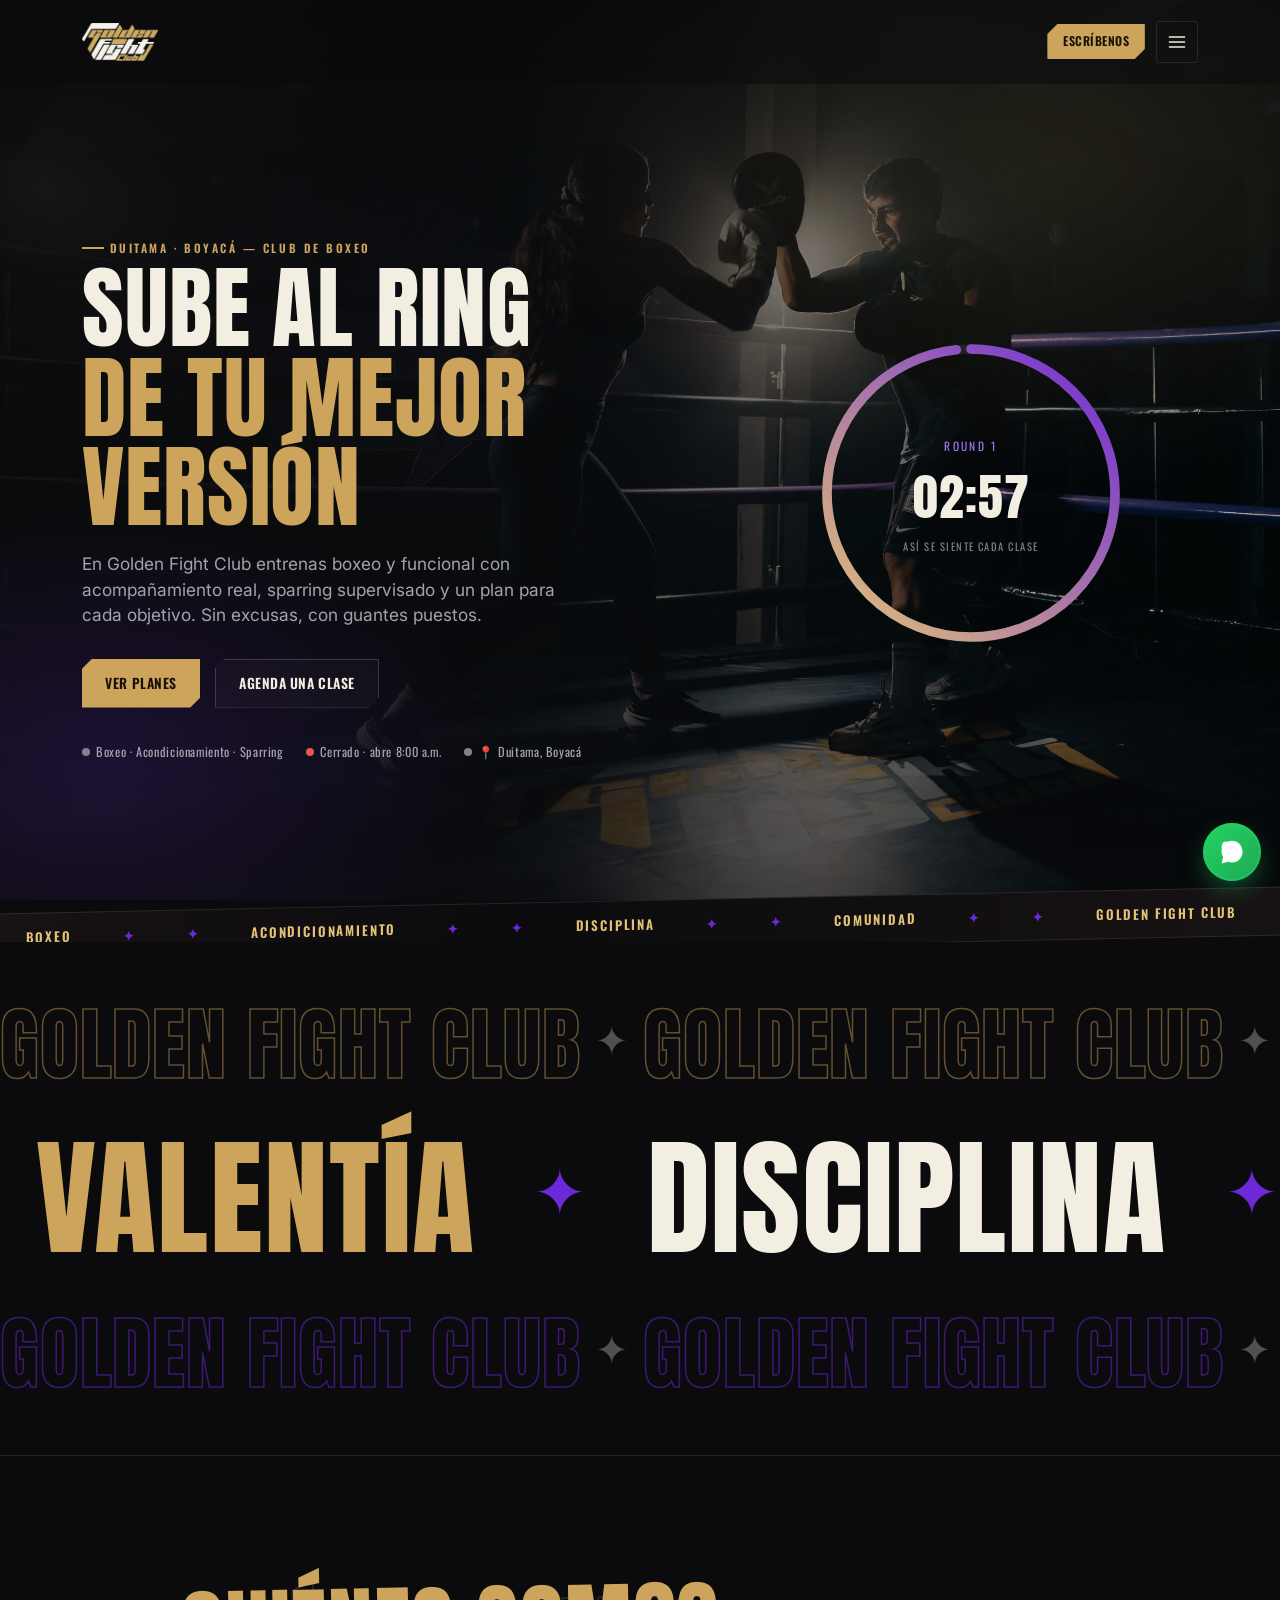
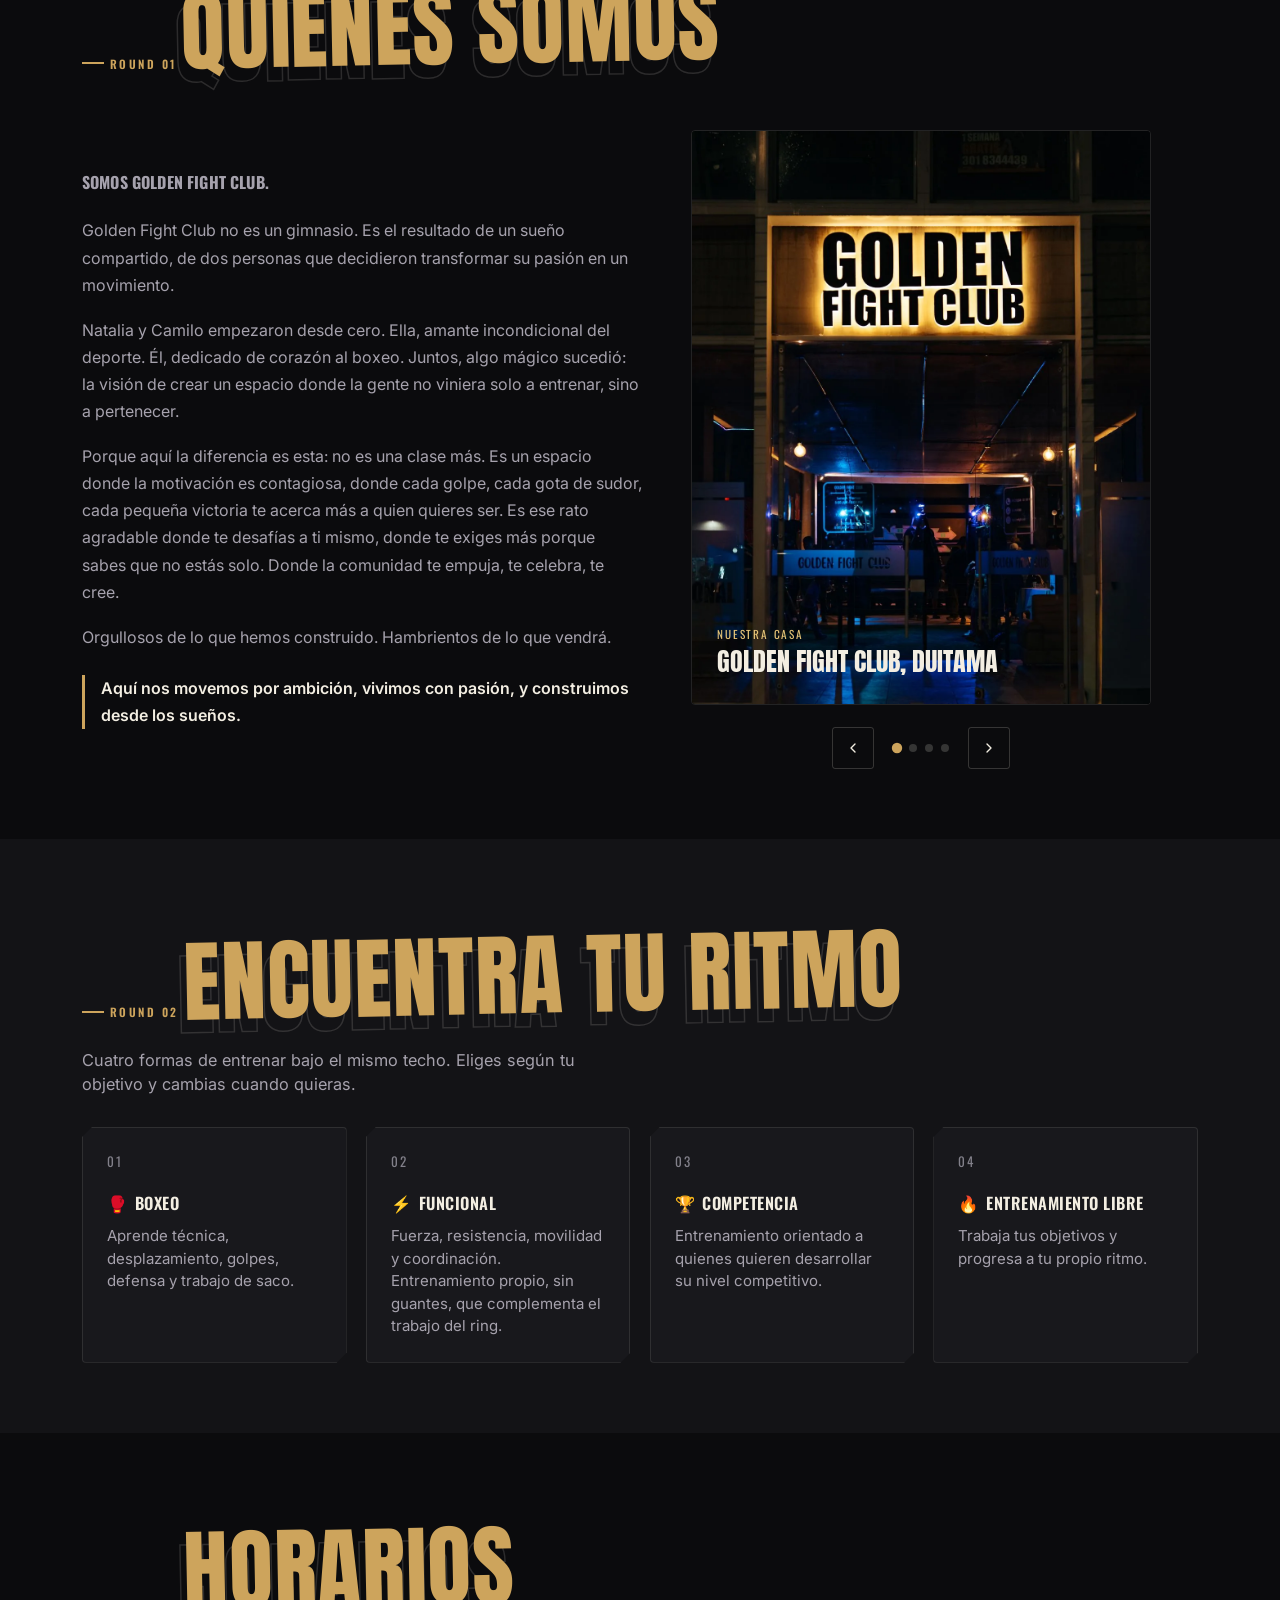
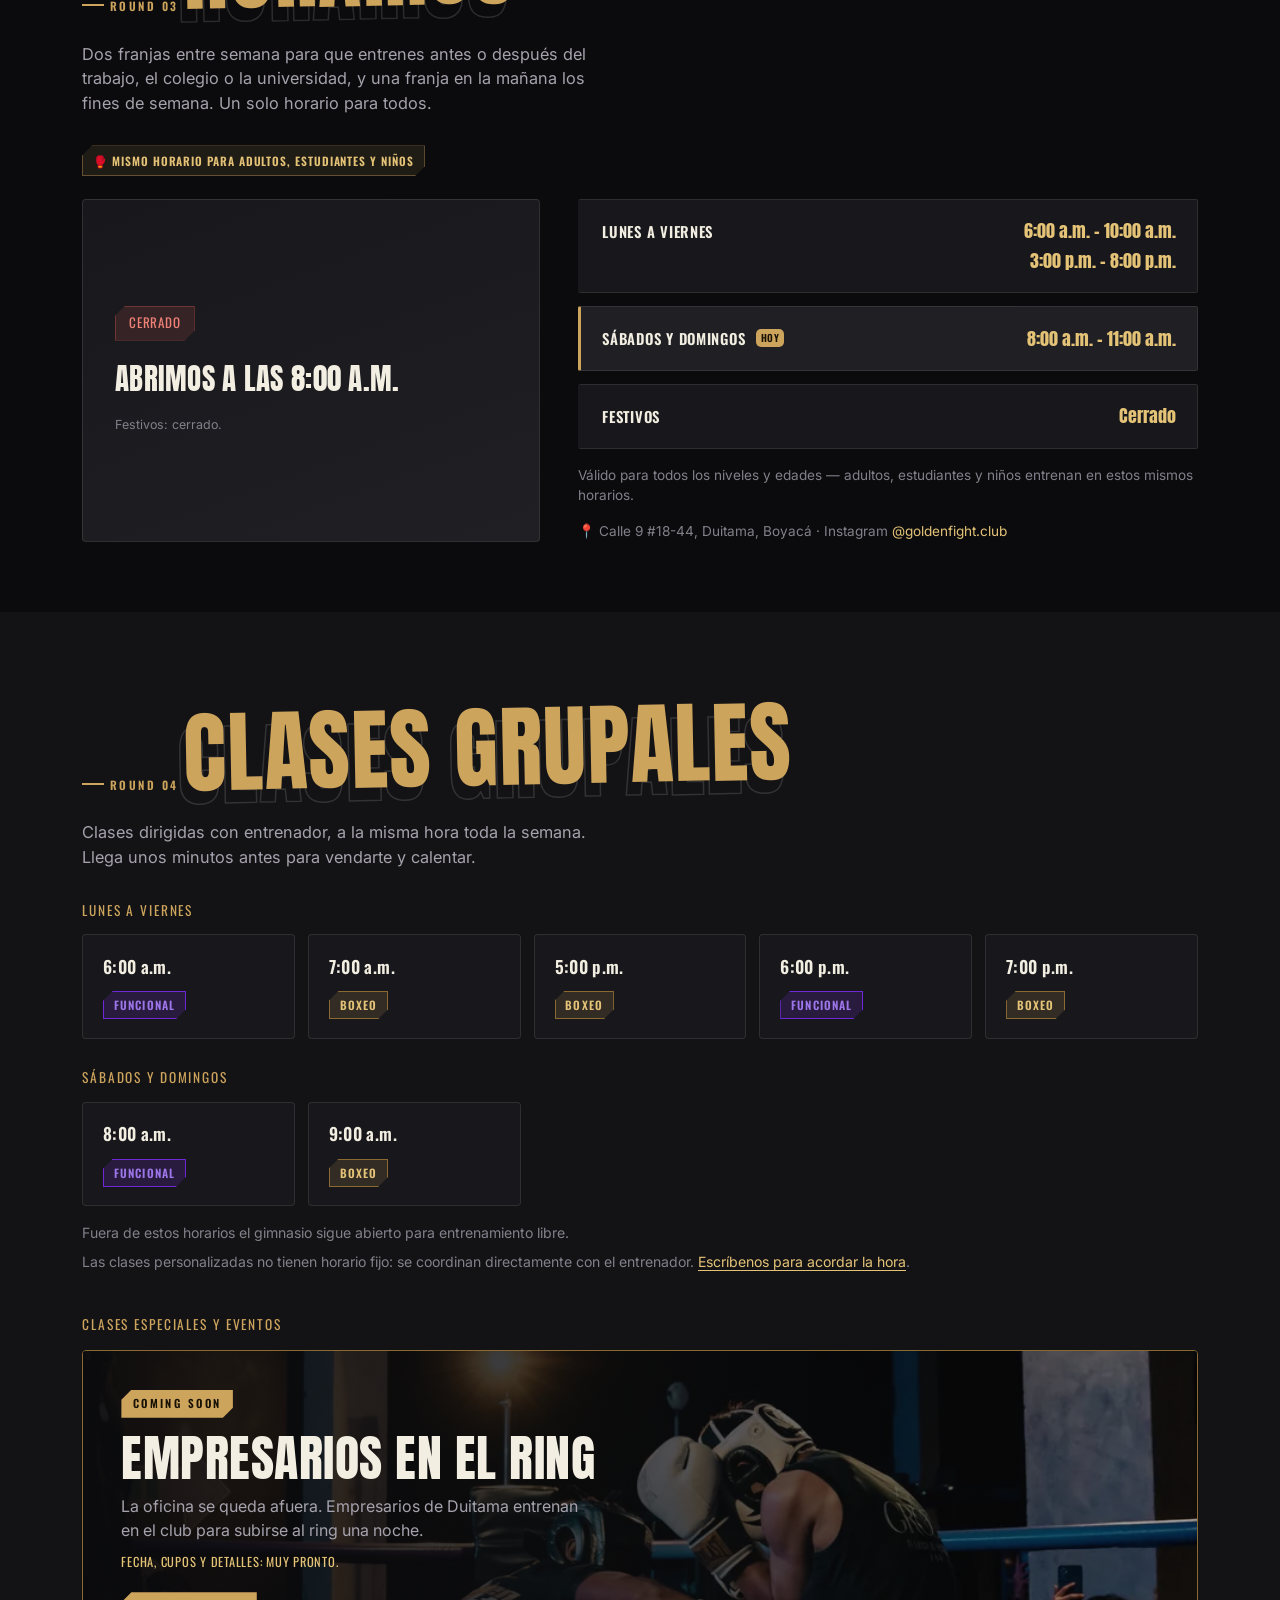
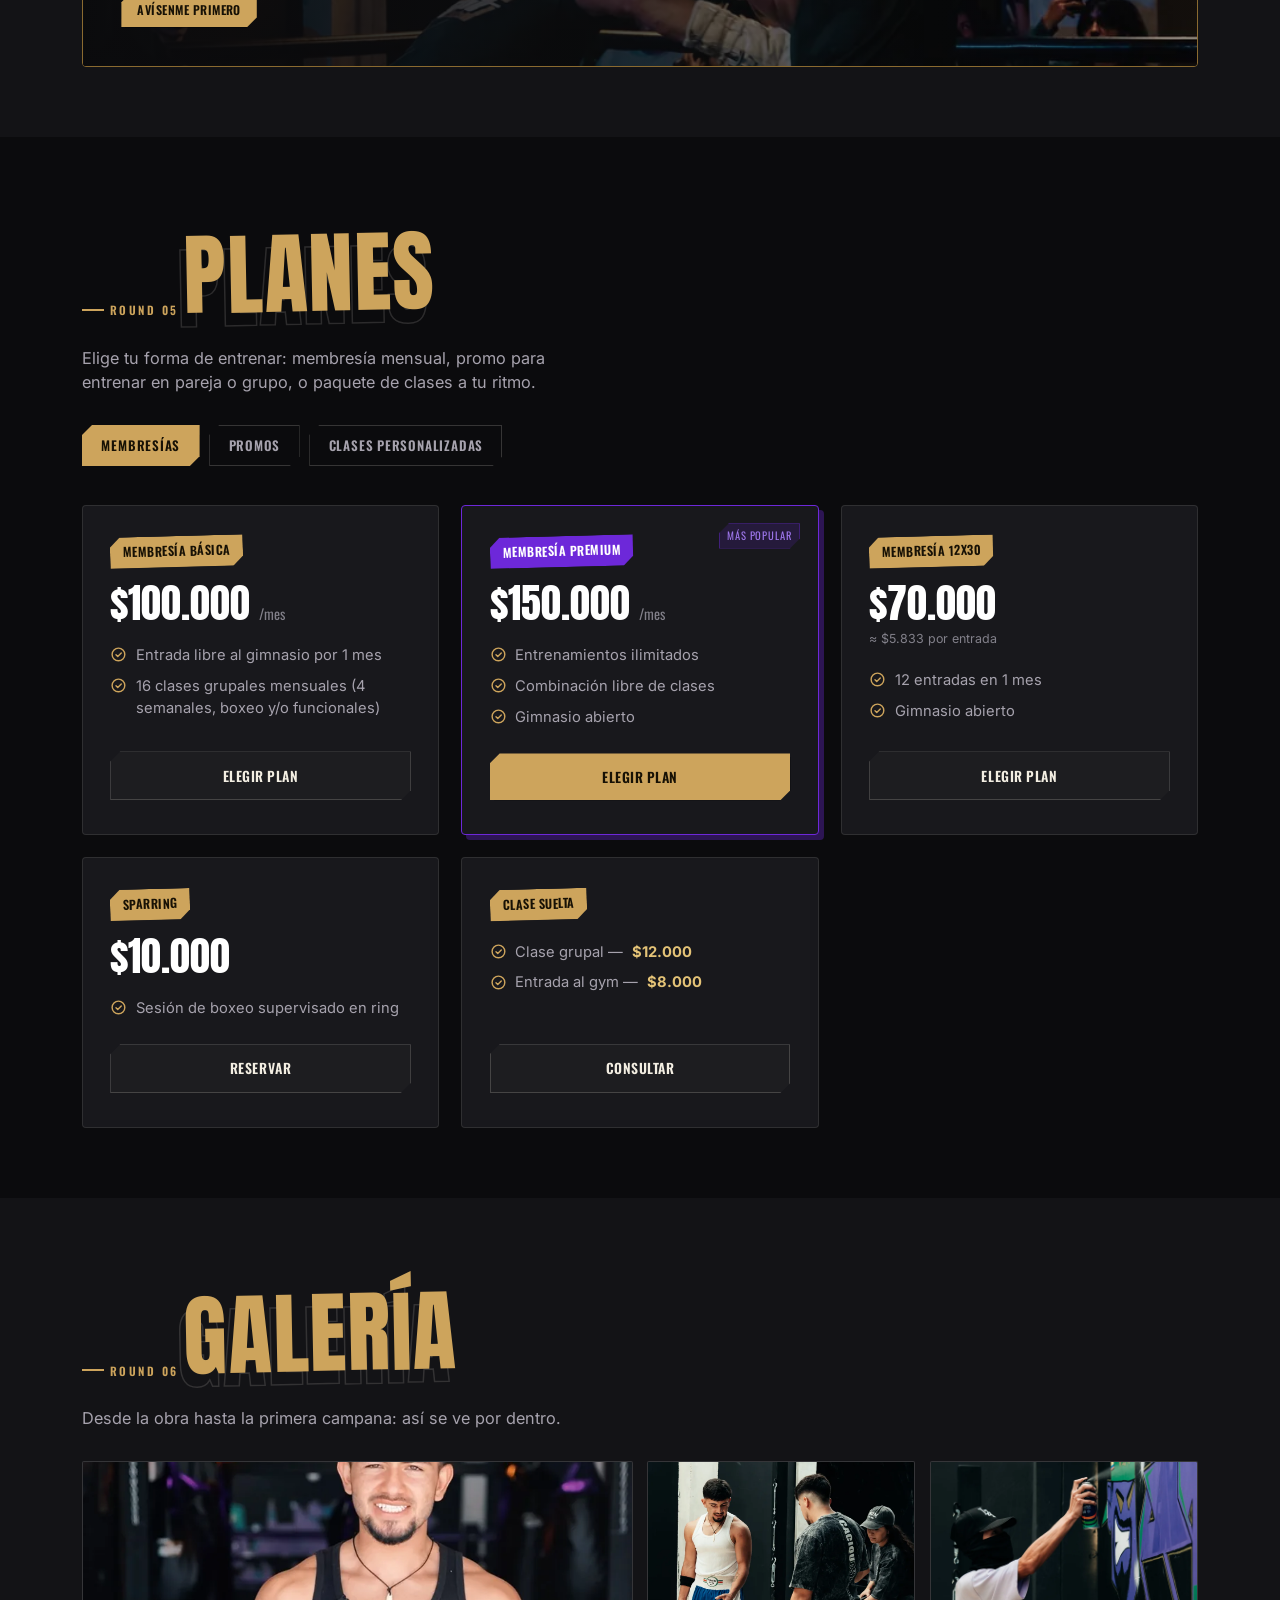
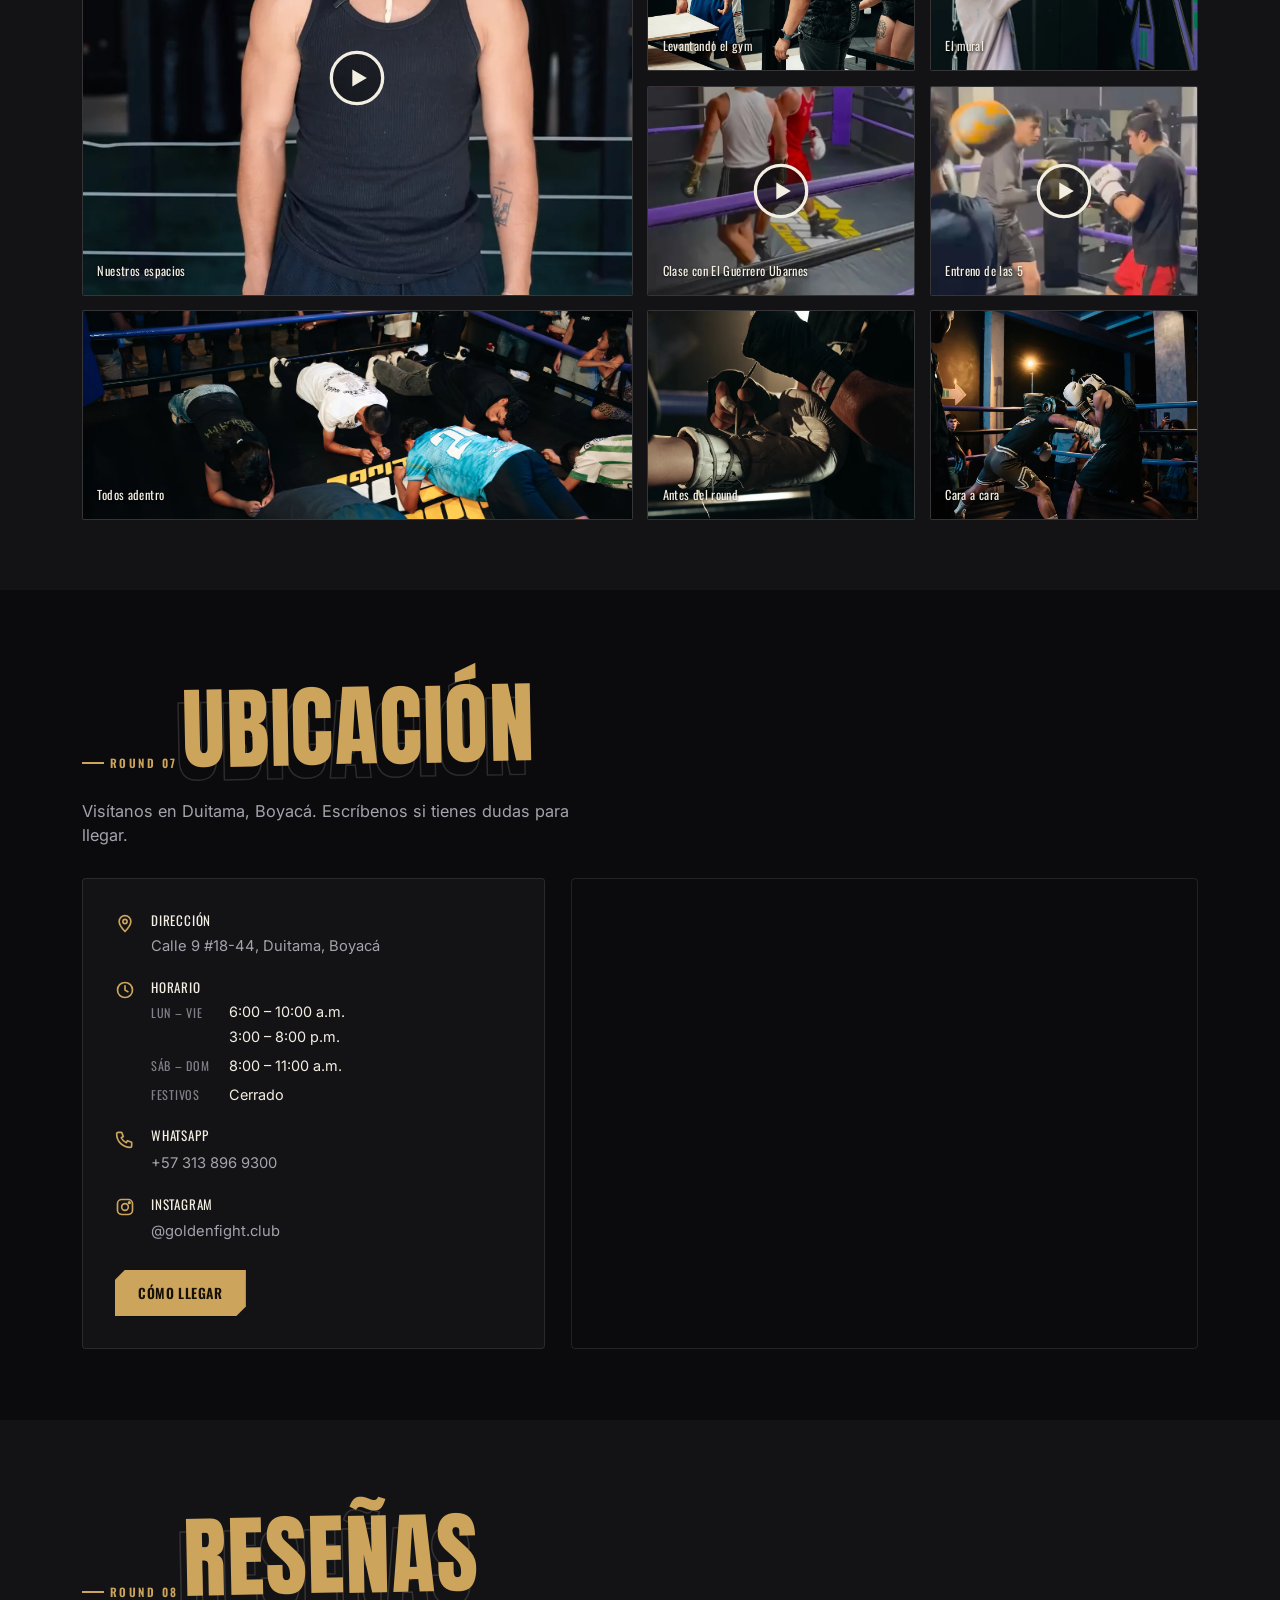
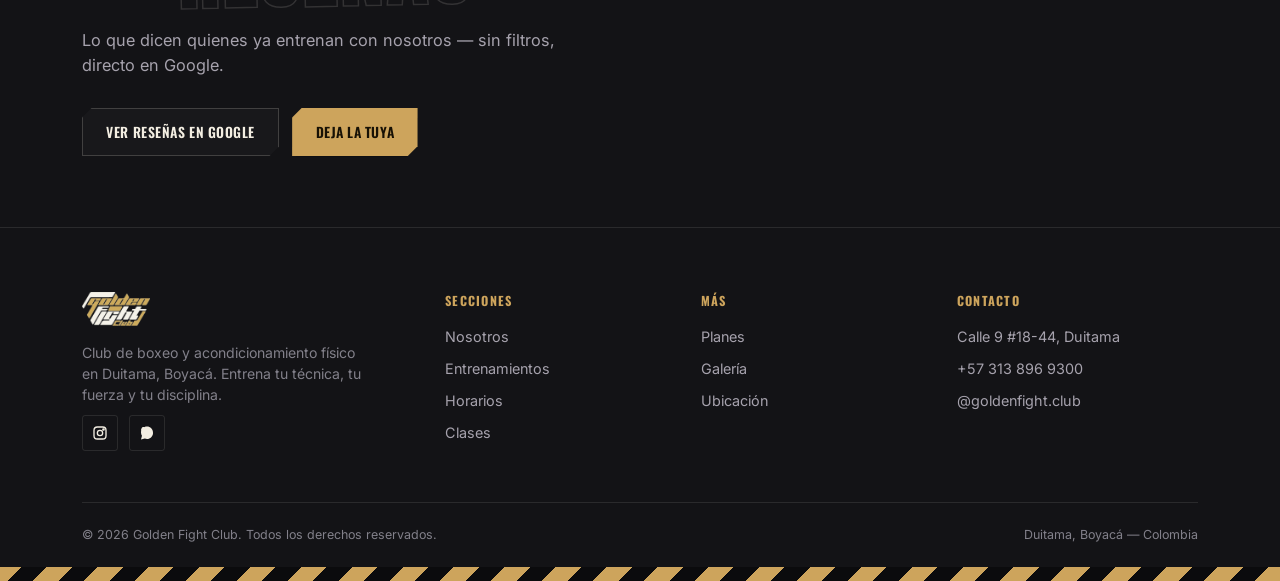
==== commit fd6cc5f1: "Editor: cambios de contenido" ====
--- a/index.html
+++ b/index.html
@@ -123,7 +123,7 @@
       <span class="eyebrow">Duitama · Boyacá — Club de boxeo</span>
       <h1>
         <span class="line white">SUBE AL RING</span>
-        <span class="line gold">DE TU MEJOR VERSIÓN!</span>
+        <span class="line gold">DE TU MEJOR VERSIÓN</span>
       </h1>
       <p class="lede">En Golden Fight Club entrenas boxeo y funcional con acompañamiento real, sparring supervisado y un plan para cada objetivo. Sin excusas, con guantes puestos.</p>
       <div class="hero-ctas">
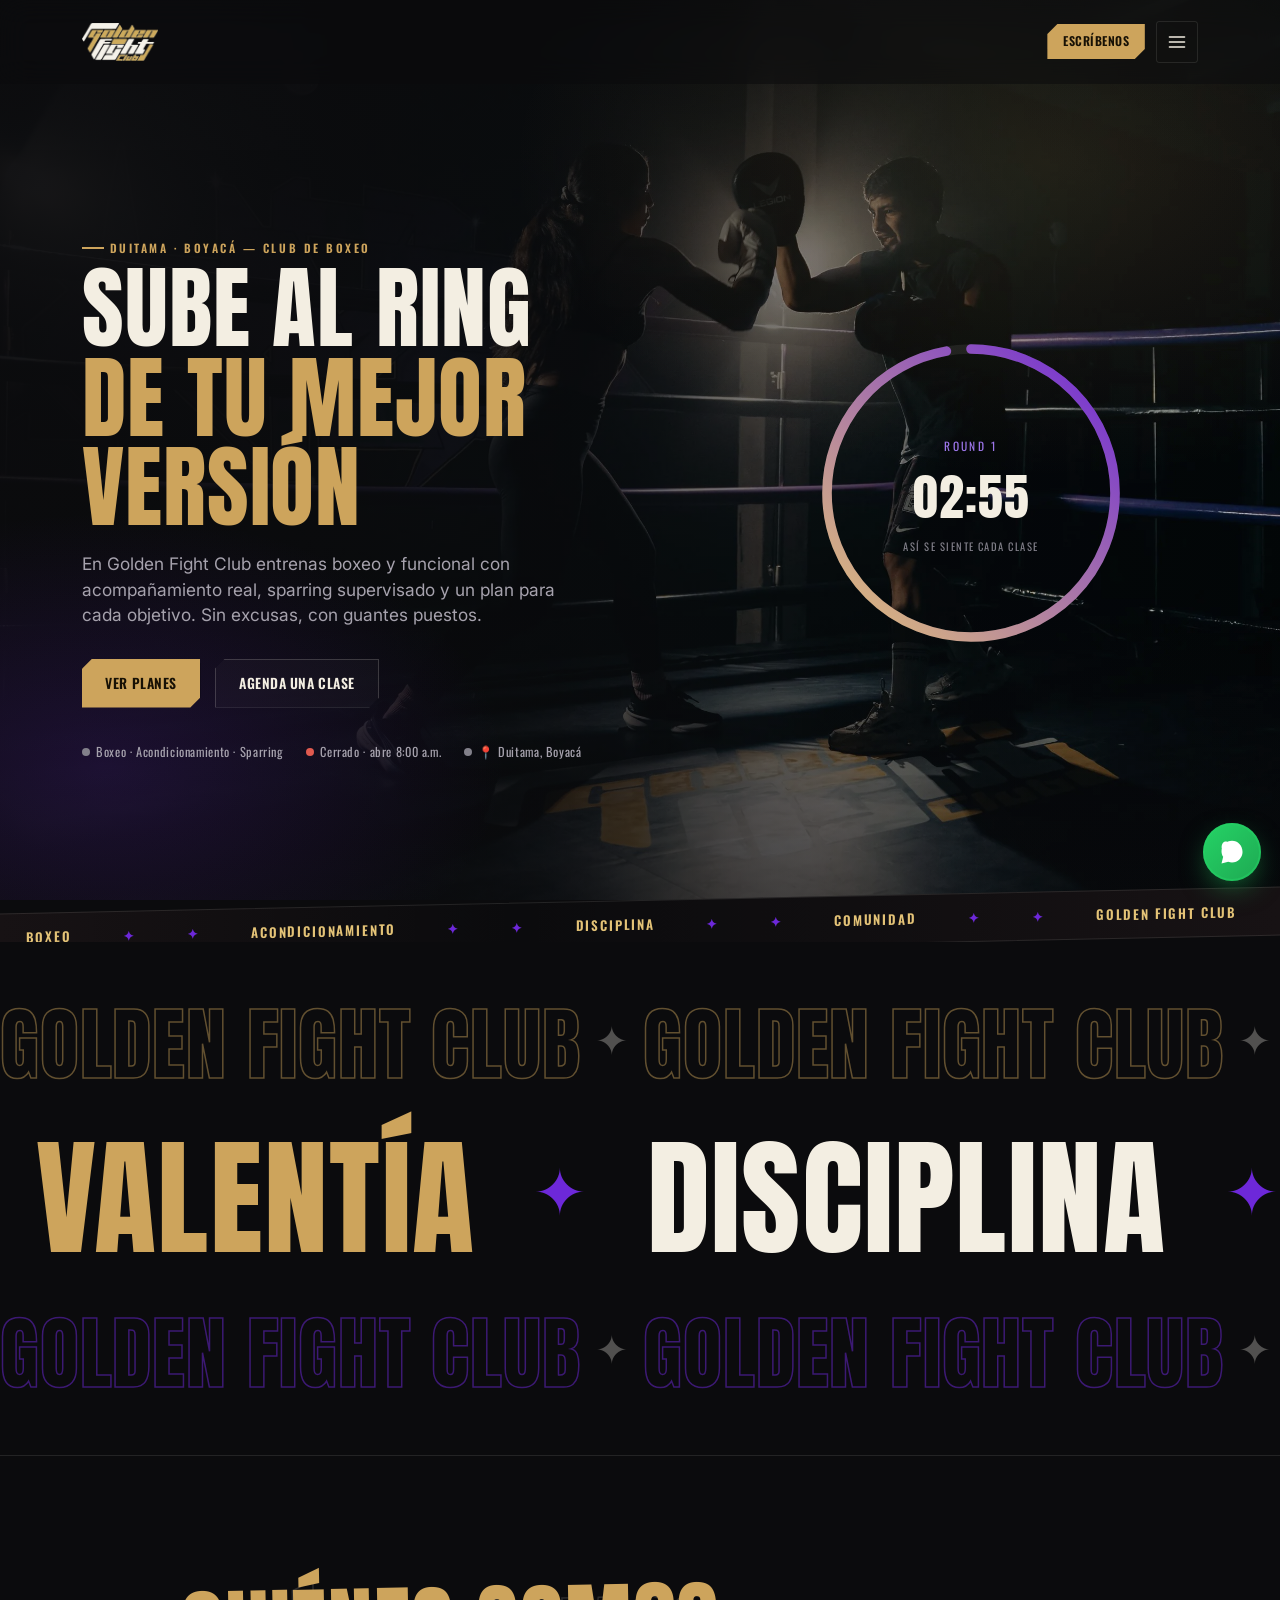
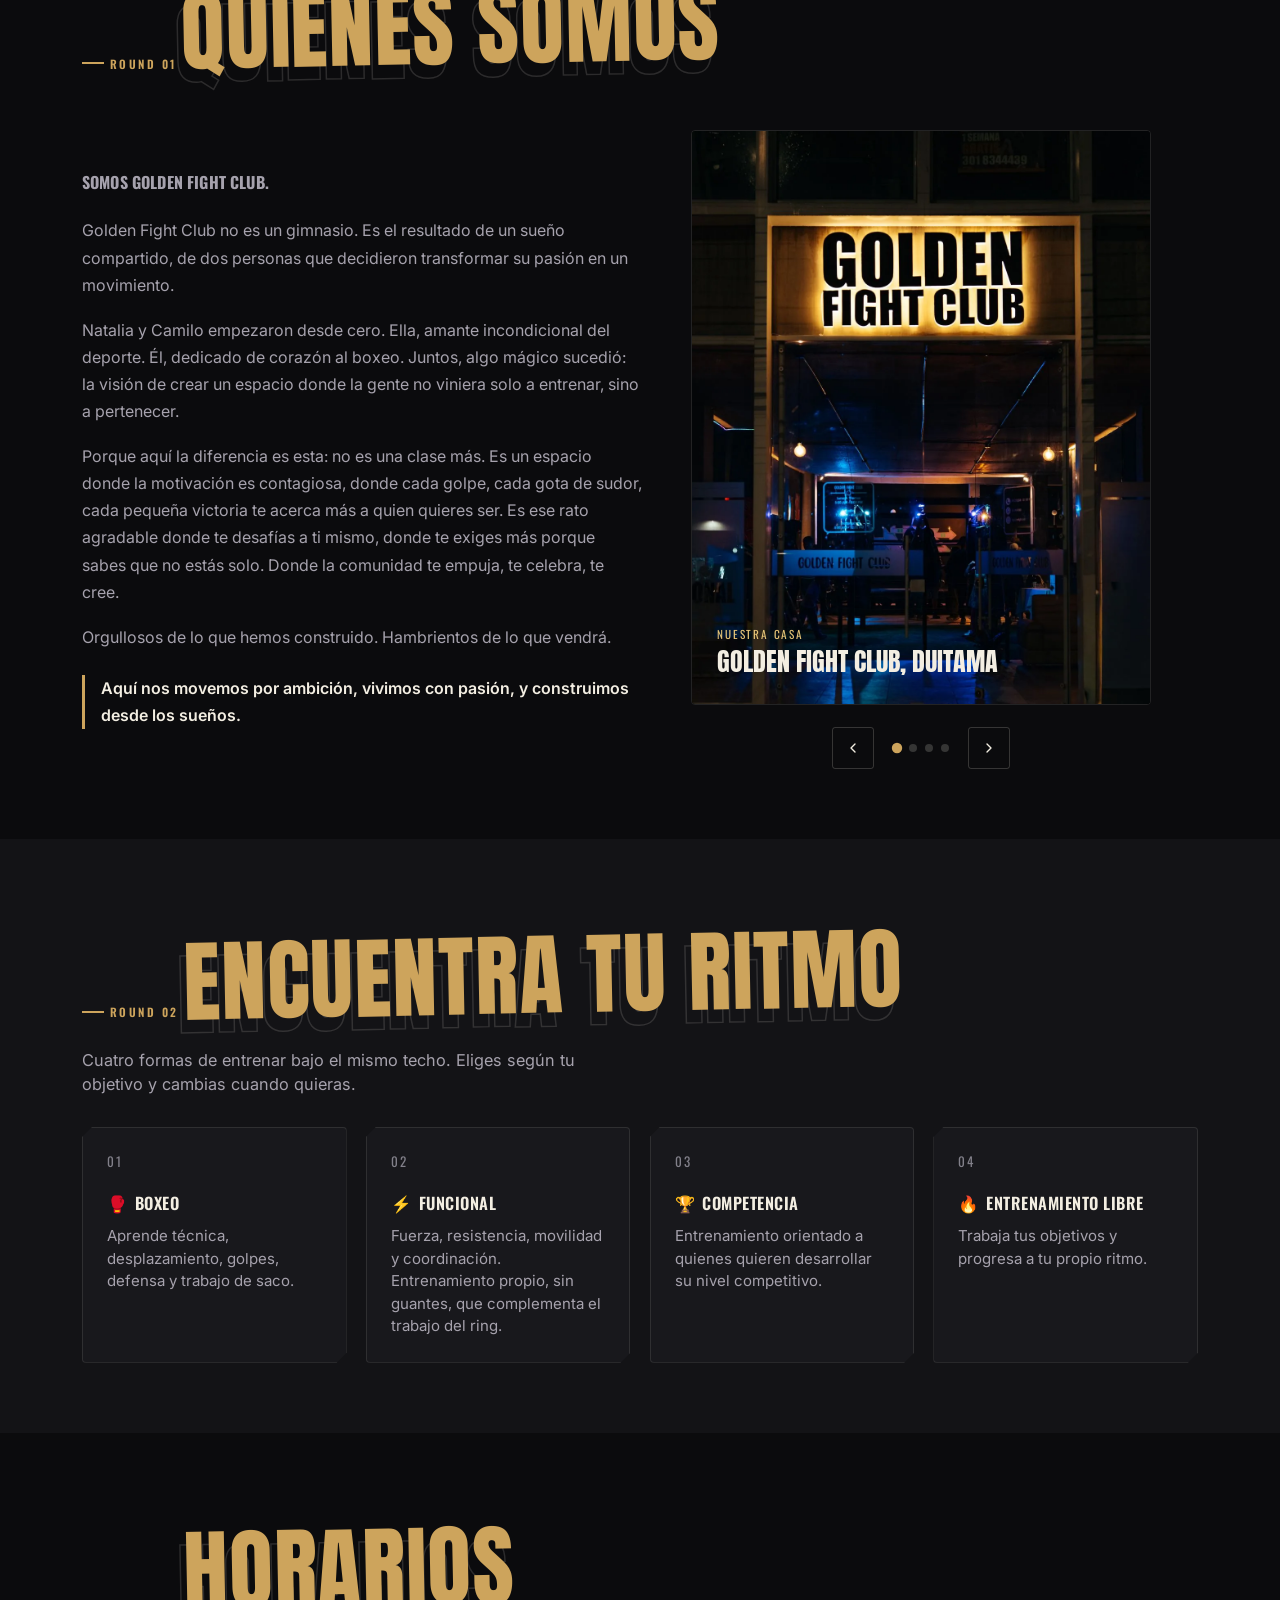
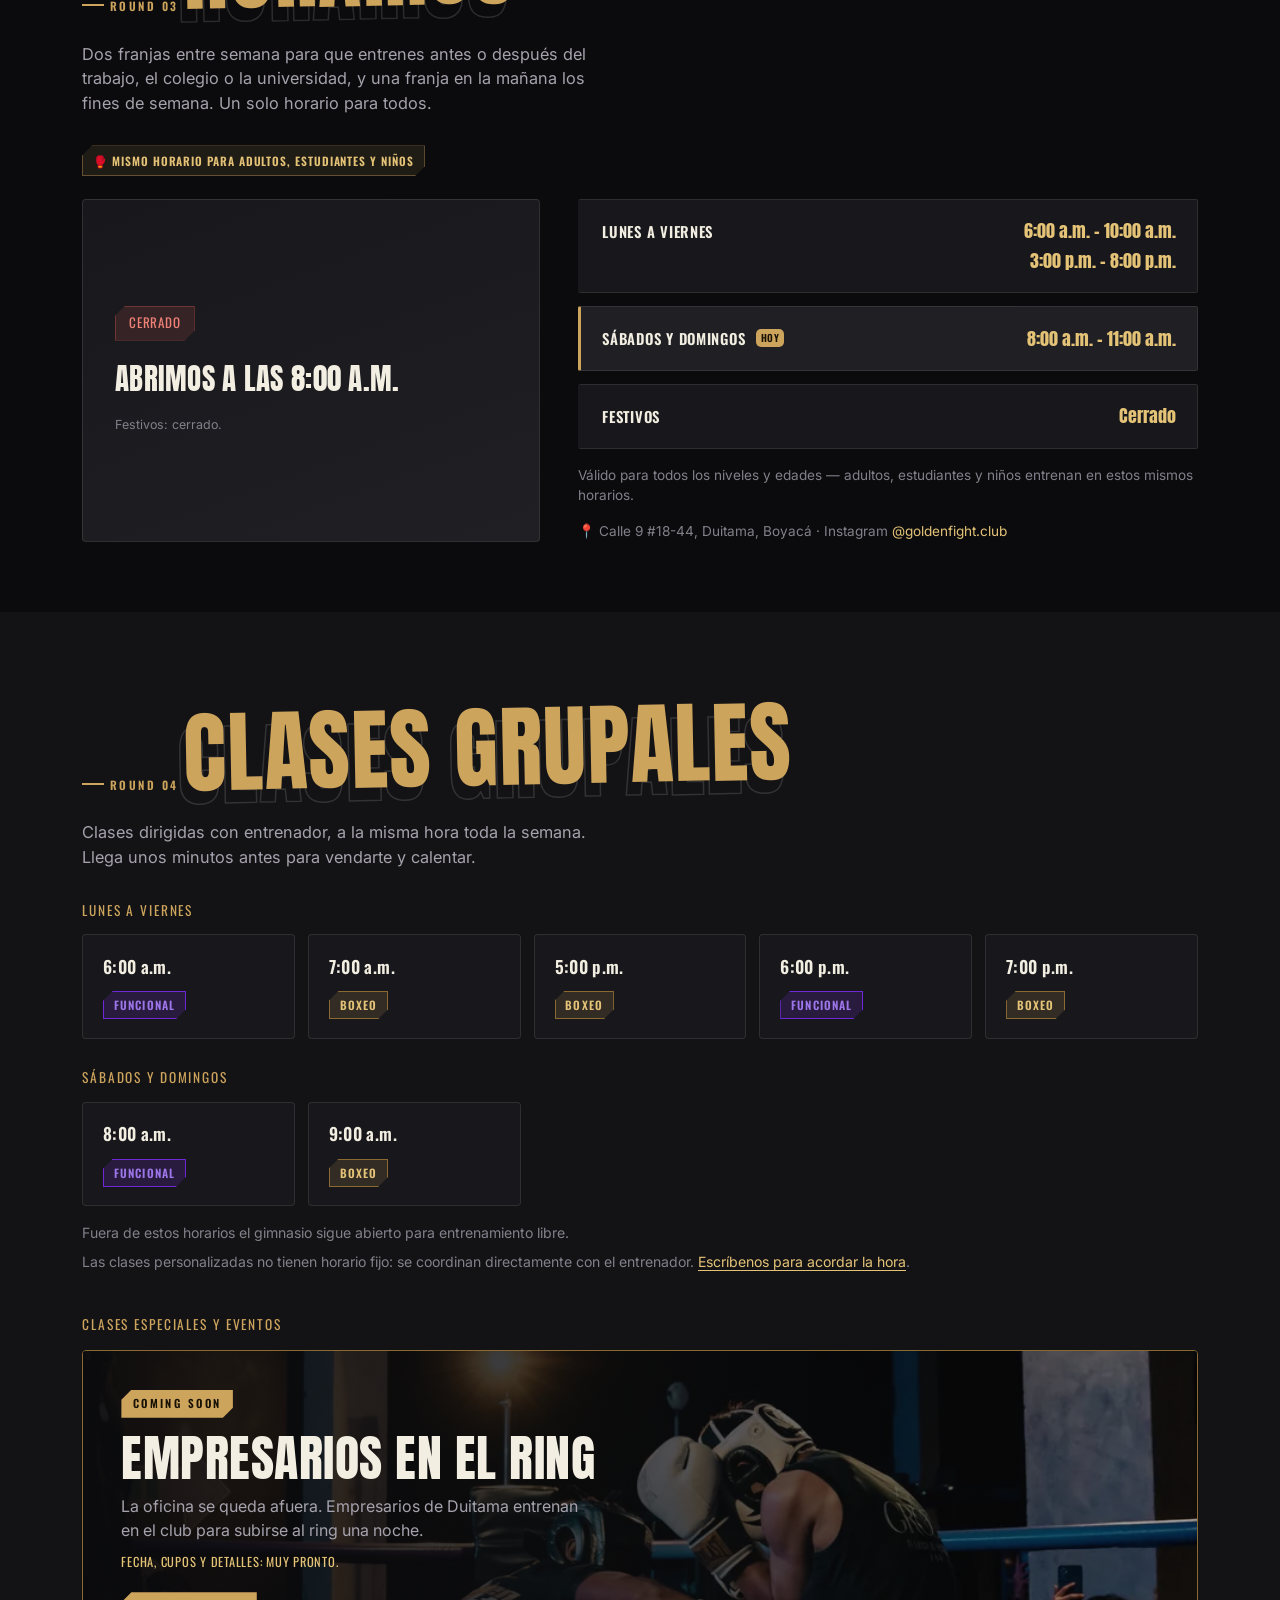
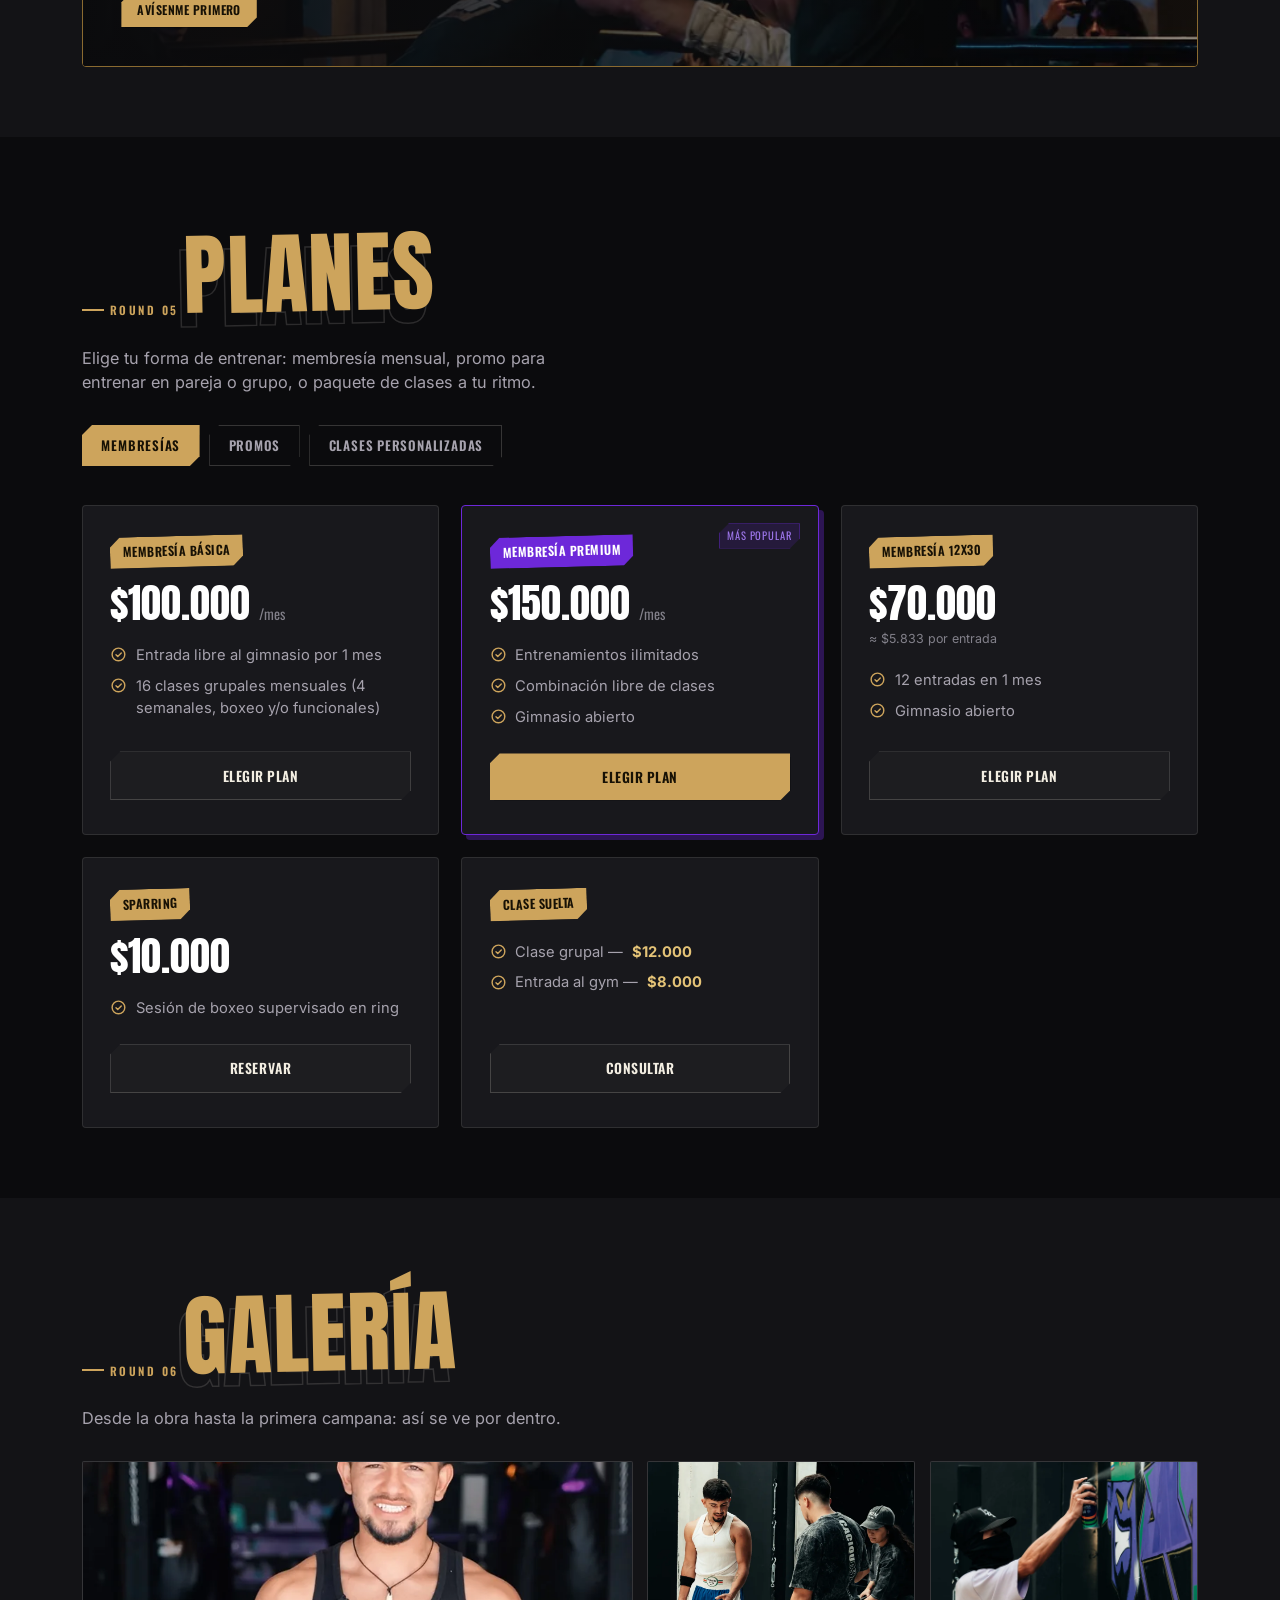
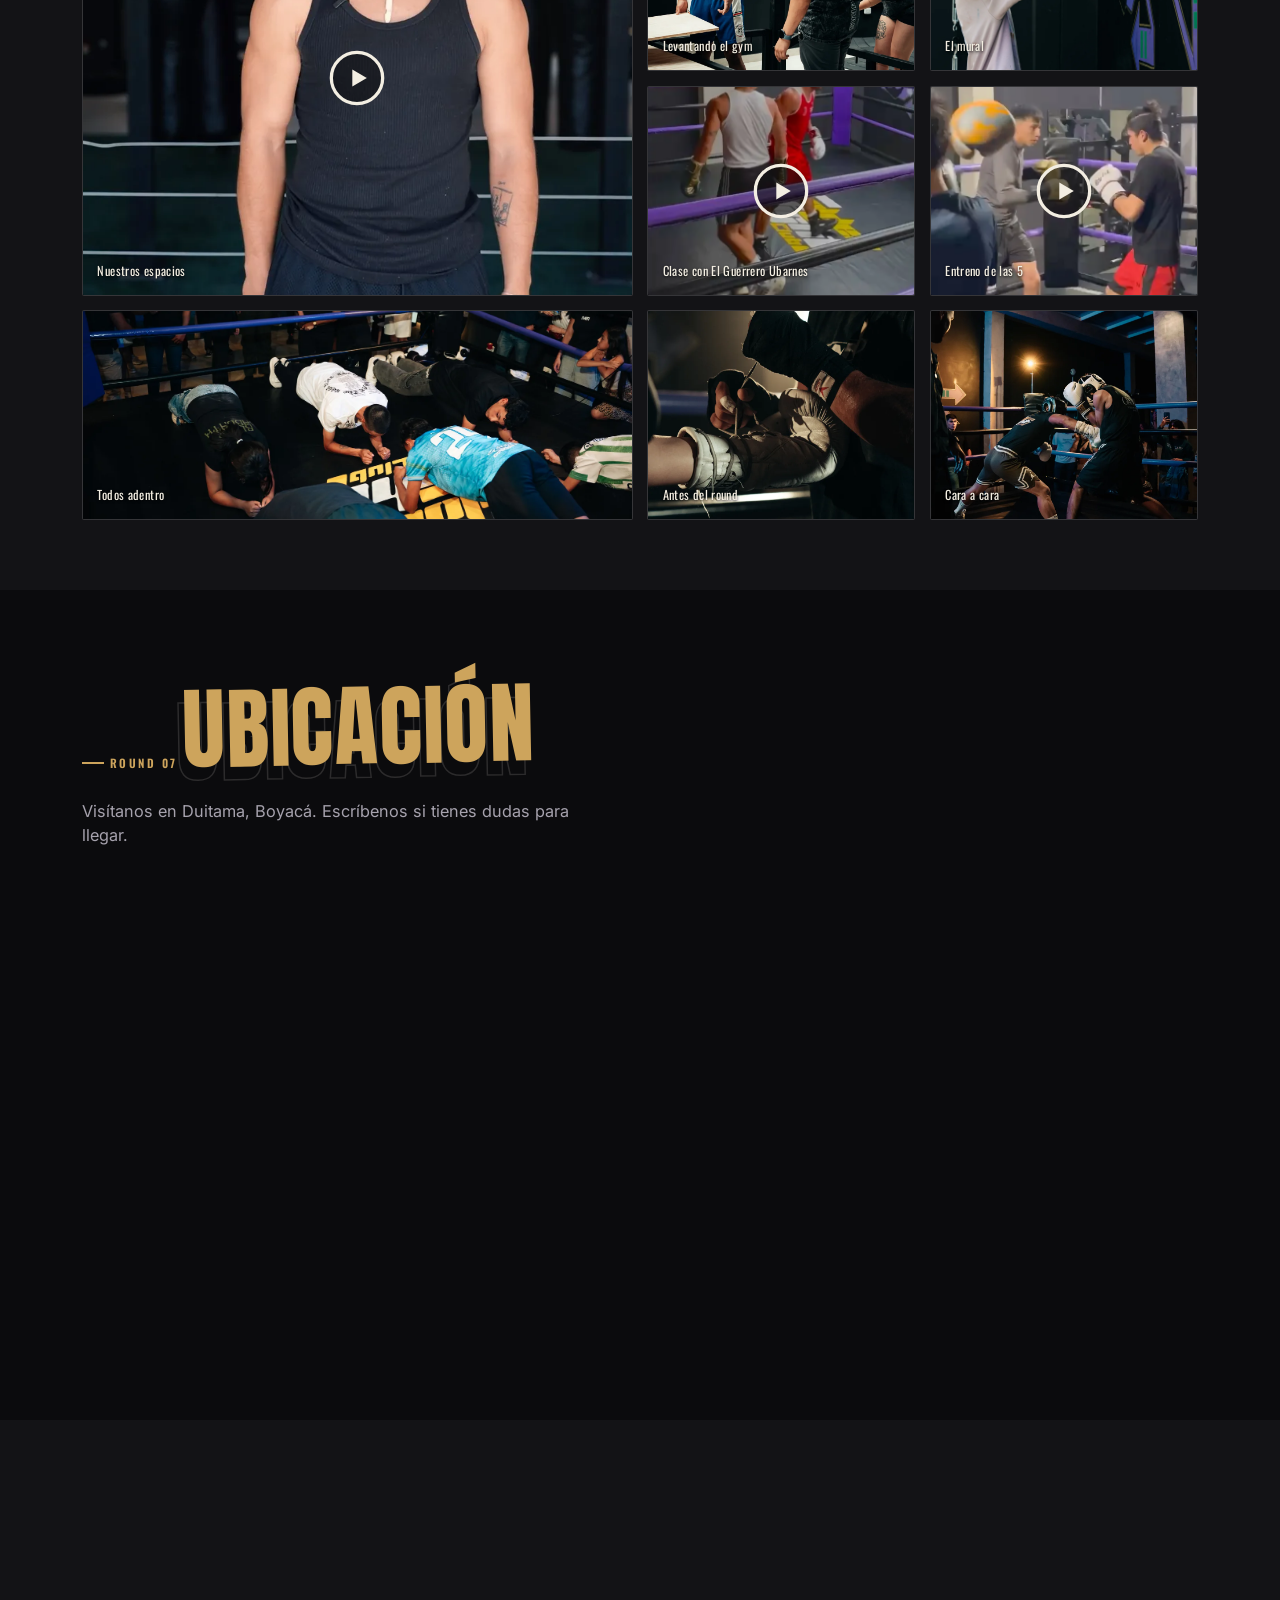
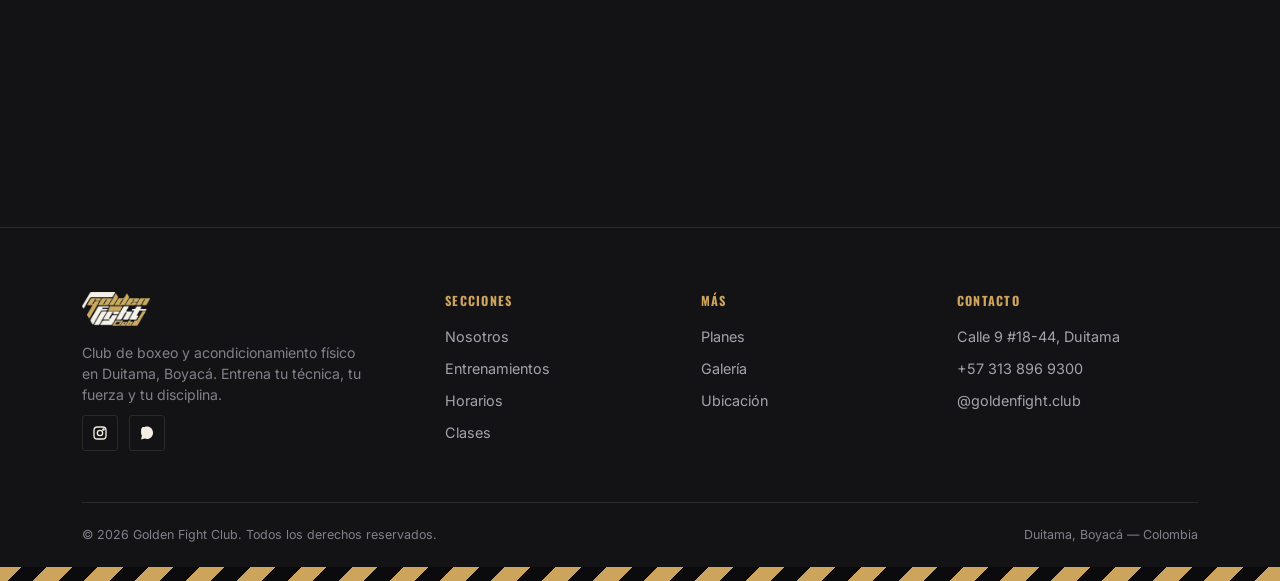
==== commit d691fd34: "WhatsApp-Nachricht „Agenda una clase“: keine Probestunde mehr, Preis der Gruppenklasse genannt Co-Au" ====
--- a/index.html
+++ b/index.html
@@ -128,7 +128,7 @@
       <p class="lede">En Golden Fight Club entrenas boxeo y funcional con acompañamiento real, sparring supervisado y un plan para cada objetivo. Sin excusas, con guantes puestos.</p>
       <div class="hero-ctas">
         <a href="#planes" class="btn btn-gold">Ver planes</a>
-        <a href="https://wa.me/573138969300?text=%C2%A1Hola%21%20Vi%20la%20p%C3%A1gina%20de%20Golden%20Fight%20Club%20y%20me%20gustar%C3%ADa%20agendar%20una%20clase%20de%20prueba.%20%C2%BFQu%C3%A9%20d%C3%ADas%20y%20horarios%20tienen%20disponibles%20esta%20semana%3F" target="_blank" rel="noopener" class="btn btn-outline">Agenda una clase</a>
+        <a href="https://wa.me/573138969300?text=%C2%A1Hola%21%20Vi%20la%20p%C3%A1gina%20de%20Golden%20Fight%20Club%20y%20me%20gustar%C3%ADa%20agendar%20una%20clase%20grupal%20%28%2412.000%29." target="_blank" rel="noopener" class="btn btn-outline">Agenda una clase</a>
       </div>
       <ul class="hero-meta">
         <li><span class="dot"></span> Boxeo · Acondicionamiento · Sparring</li>
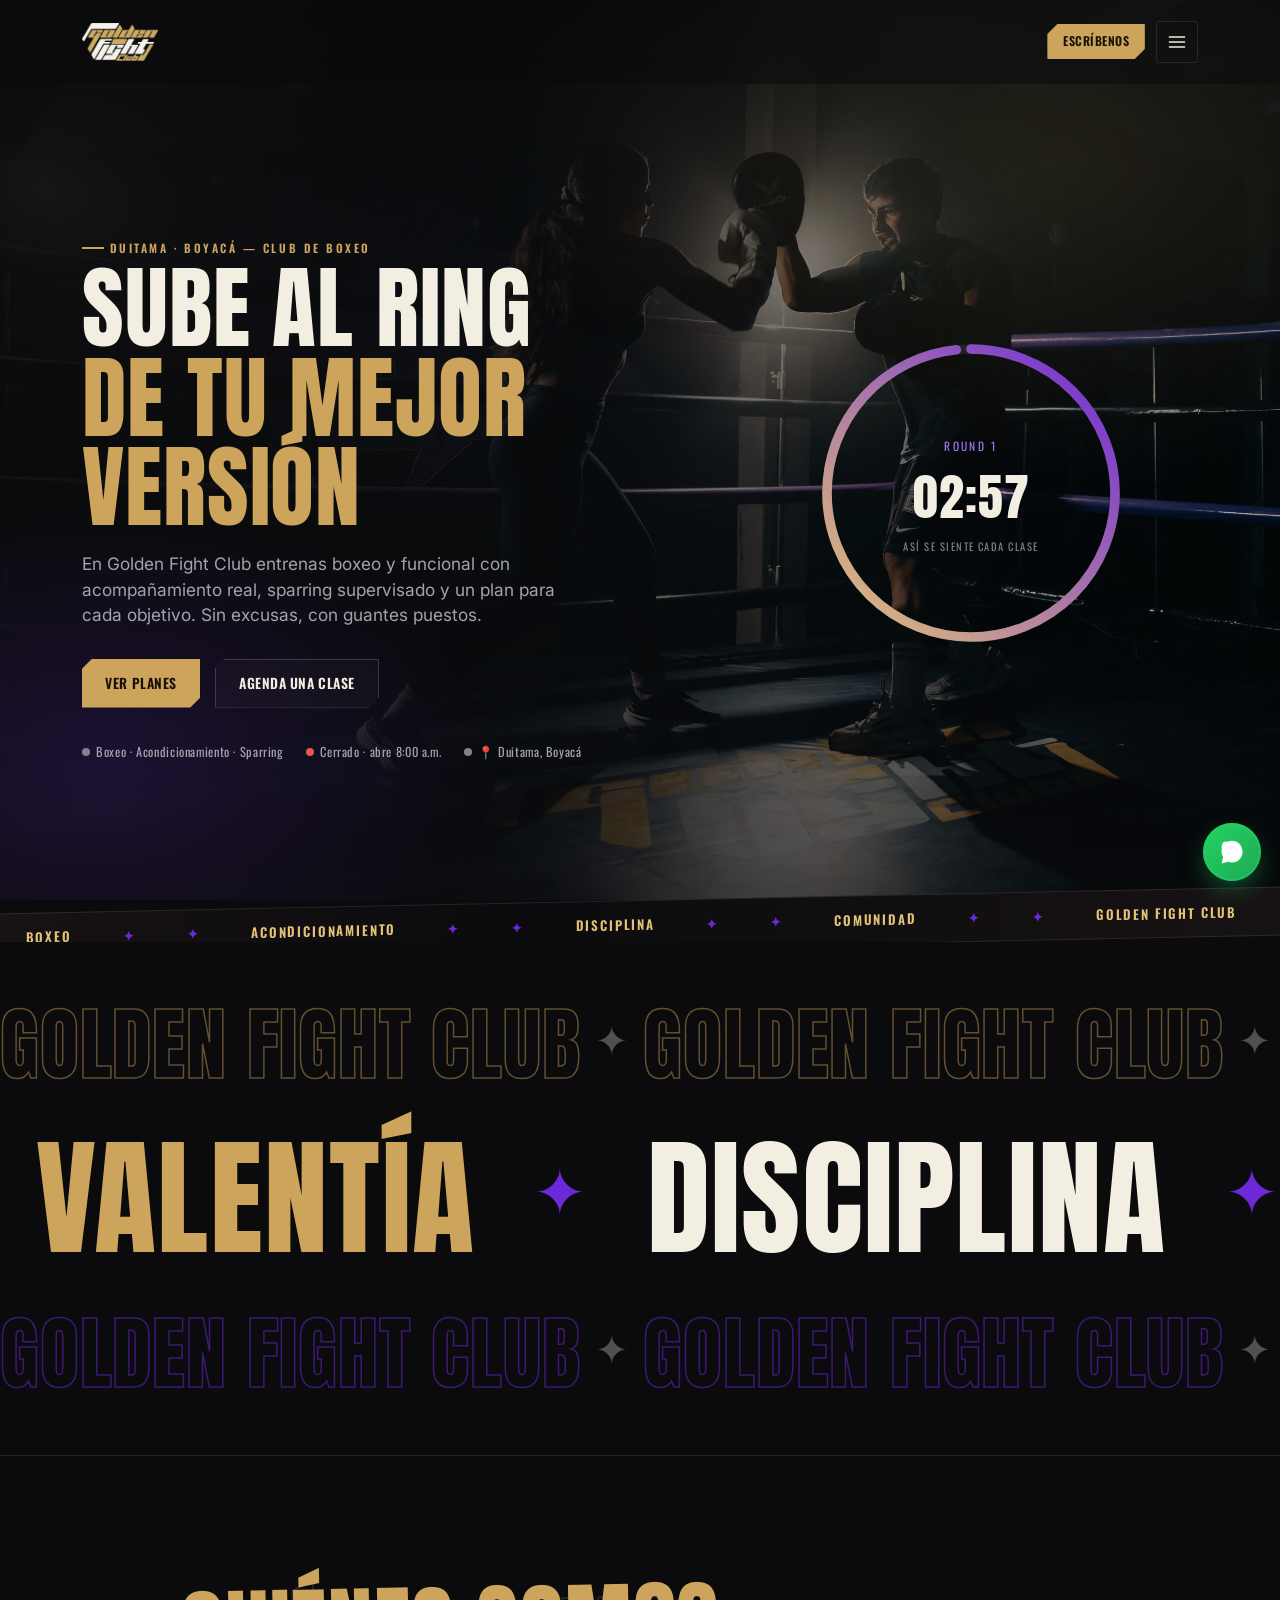
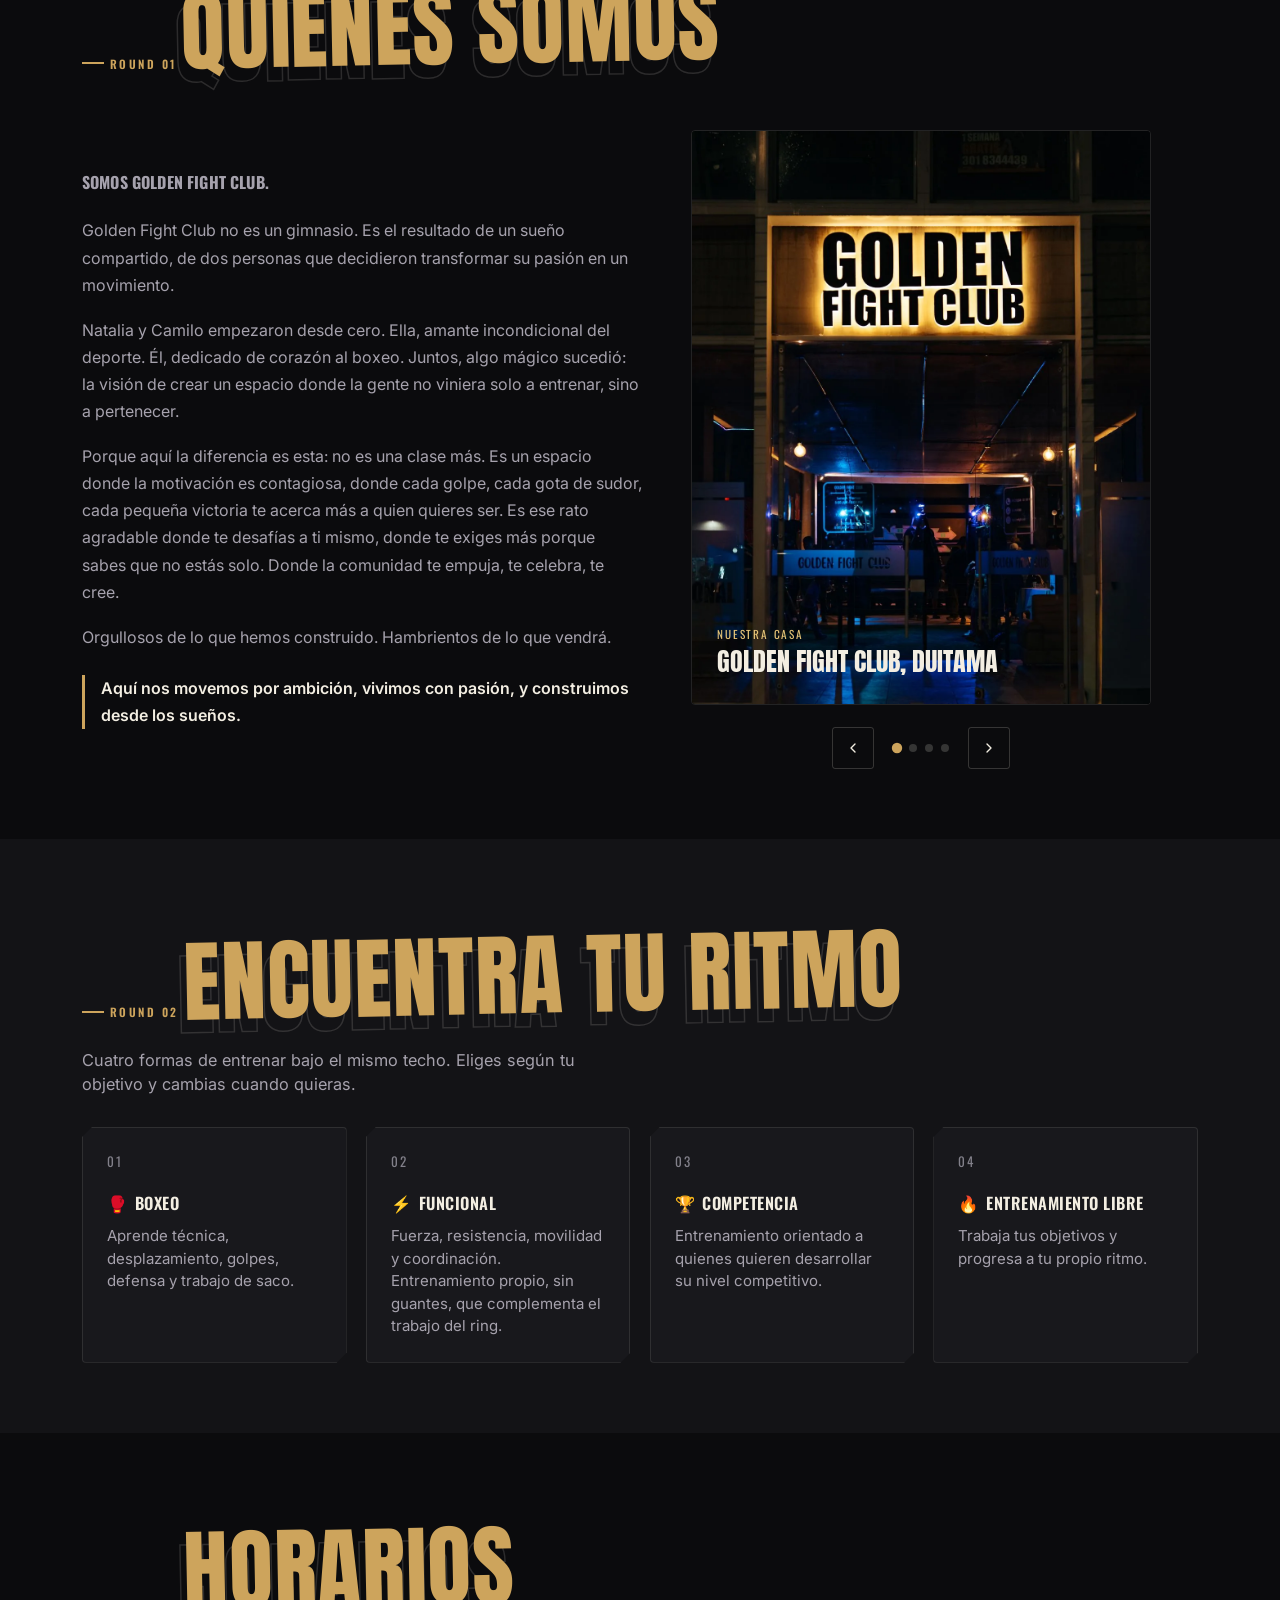
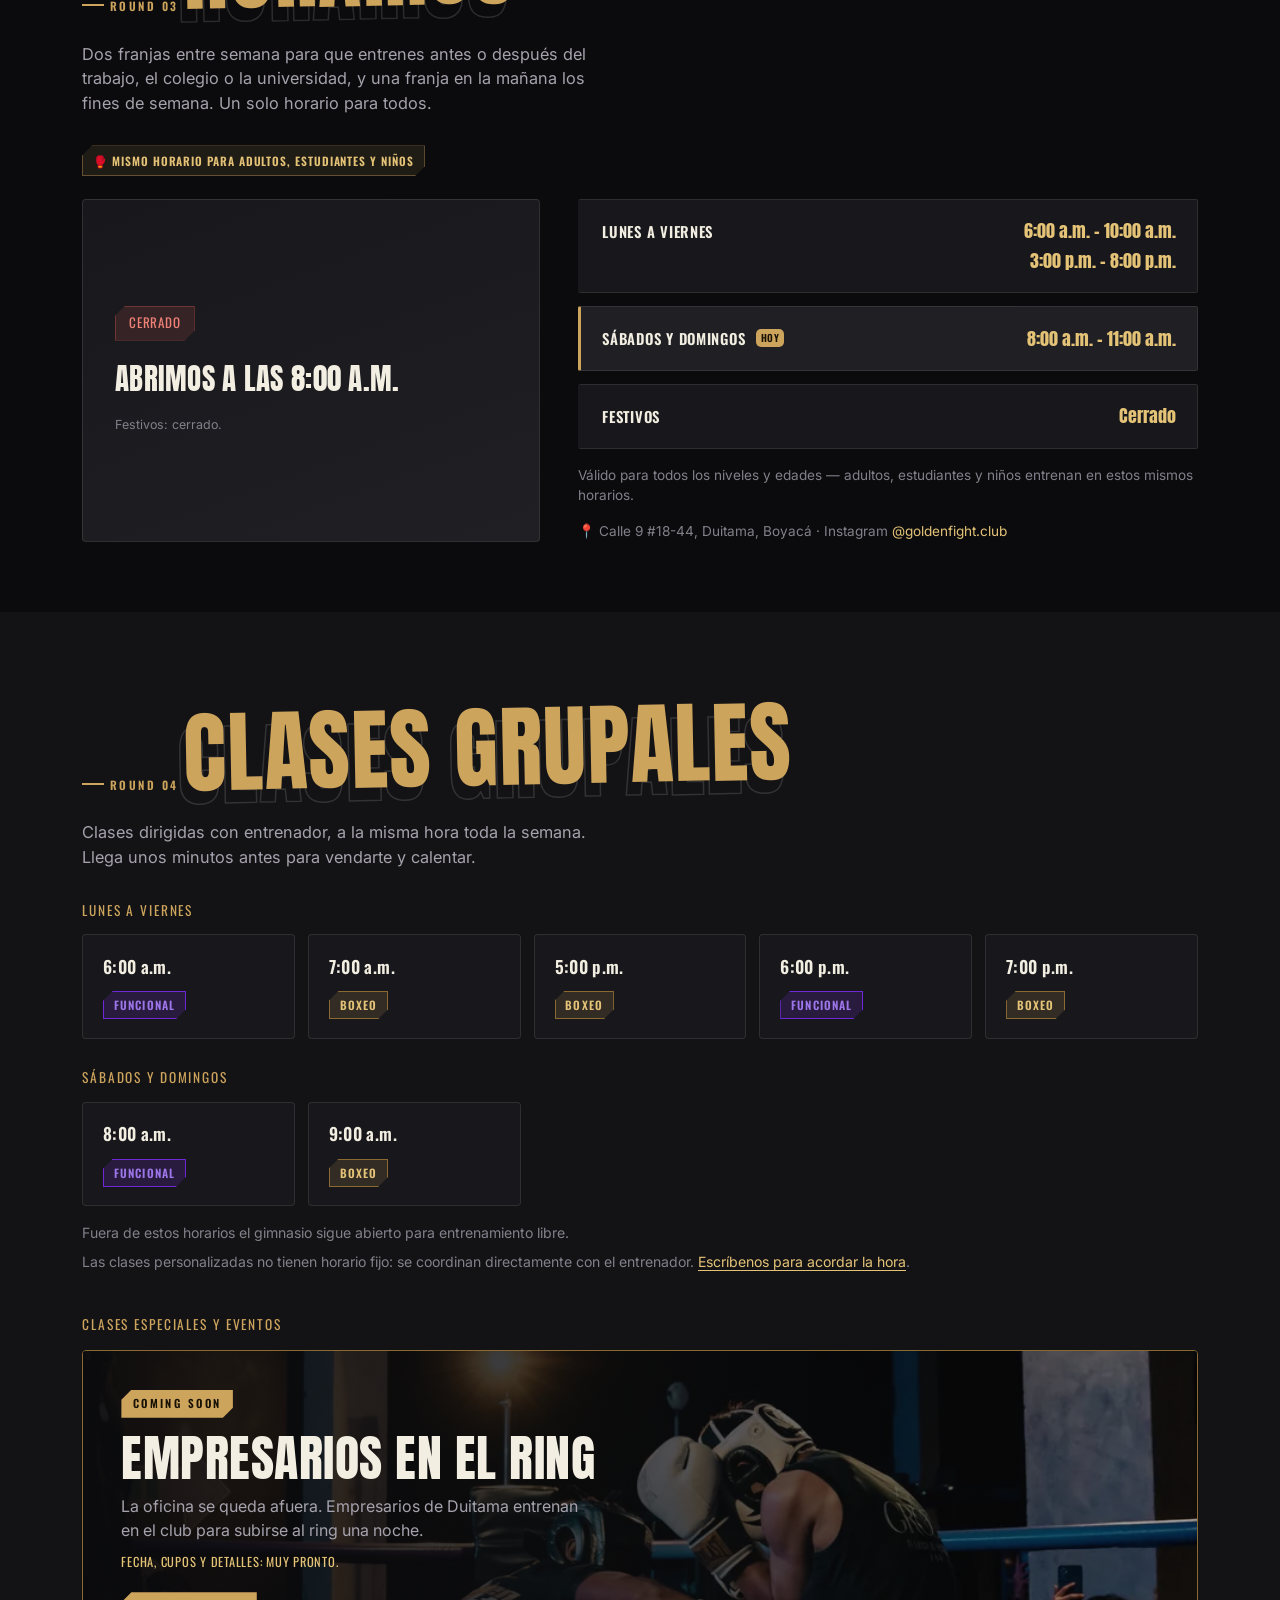
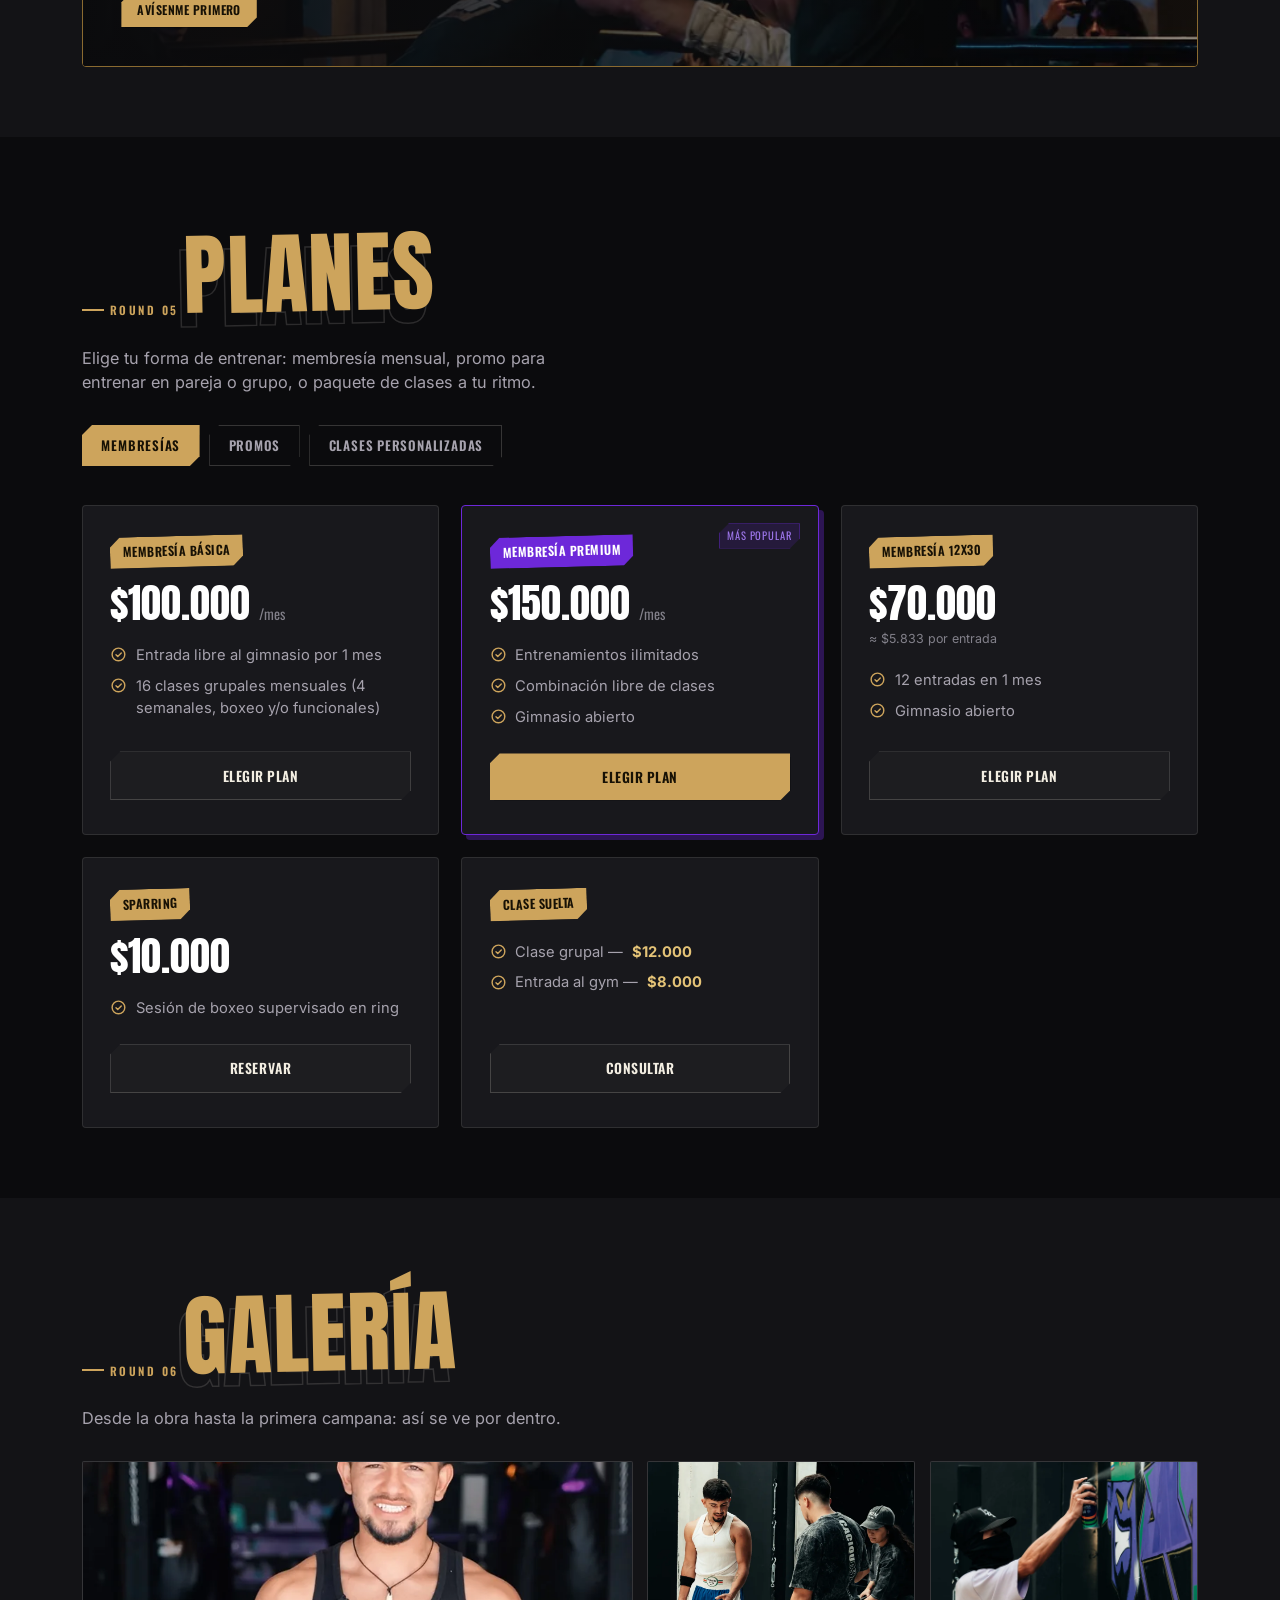
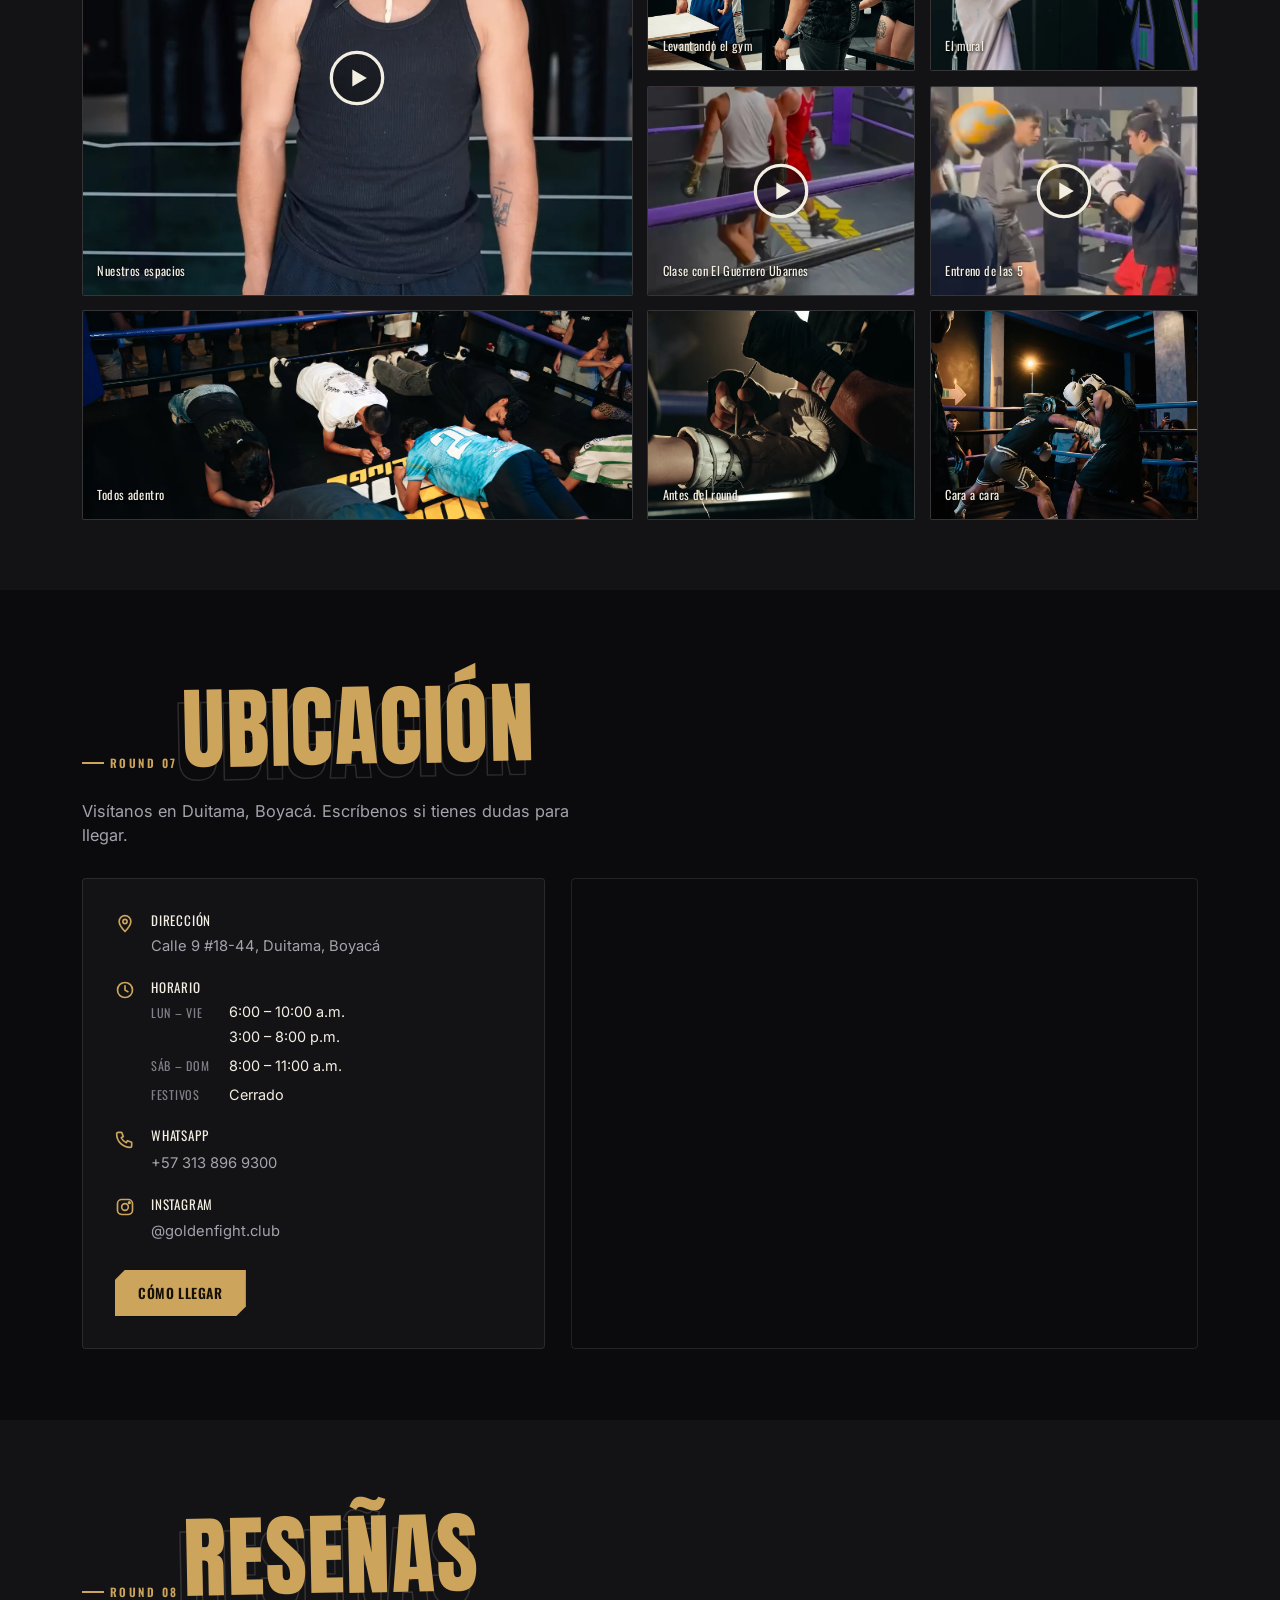
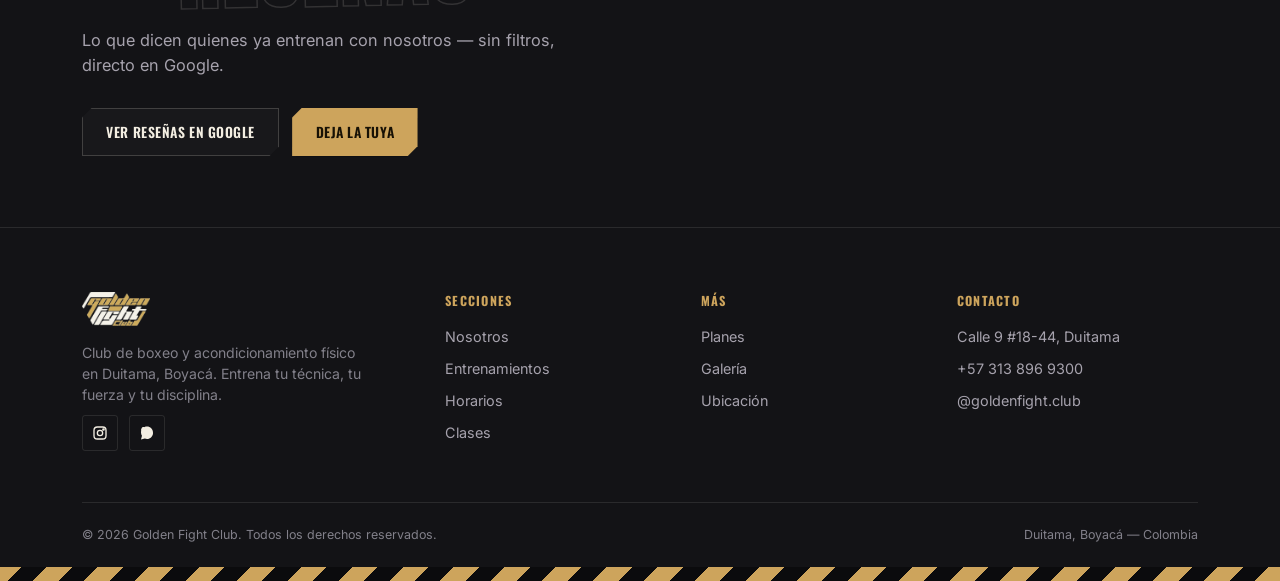
==== commit f74b2bc5: "WhatsApp-Nachricht „Agenda una clase“: Probeklasse für $8.000 Co-Authored-By: Claude Opus 5 (1M cont" ====
--- a/index.html
+++ b/index.html
@@ -128,7 +128,7 @@
       <p class="lede">En Golden Fight Club entrenas boxeo y funcional con acompañamiento real, sparring supervisado y un plan para cada objetivo. Sin excusas, con guantes puestos.</p>
       <div class="hero-ctas">
         <a href="#planes" class="btn btn-gold">Ver planes</a>
-        <a href="https://wa.me/573138969300?text=%C2%A1Hola%21%20Vi%20la%20p%C3%A1gina%20de%20Golden%20Fight%20Club%20y%20me%20gustar%C3%ADa%20agendar%20una%20clase%20grupal%20%28%2412.000%29." target="_blank" rel="noopener" class="btn btn-outline">Agenda una clase</a>
+        <a href="https://wa.me/573138969300?text=%C2%A1Hola%21%20Vi%20la%20p%C3%A1gina%20de%20Golden%20Fight%20Club%20y%20me%20gustar%C3%ADa%20agendar%20una%20clase%20grupal%20de%20prueba%20%28%248.000%29." target="_blank" rel="noopener" class="btn btn-outline">Agenda una clase</a>
       </div>
       <ul class="hero-meta">
         <li><span class="dot"></span> Boxeo · Acondicionamiento · Sparring</li>
